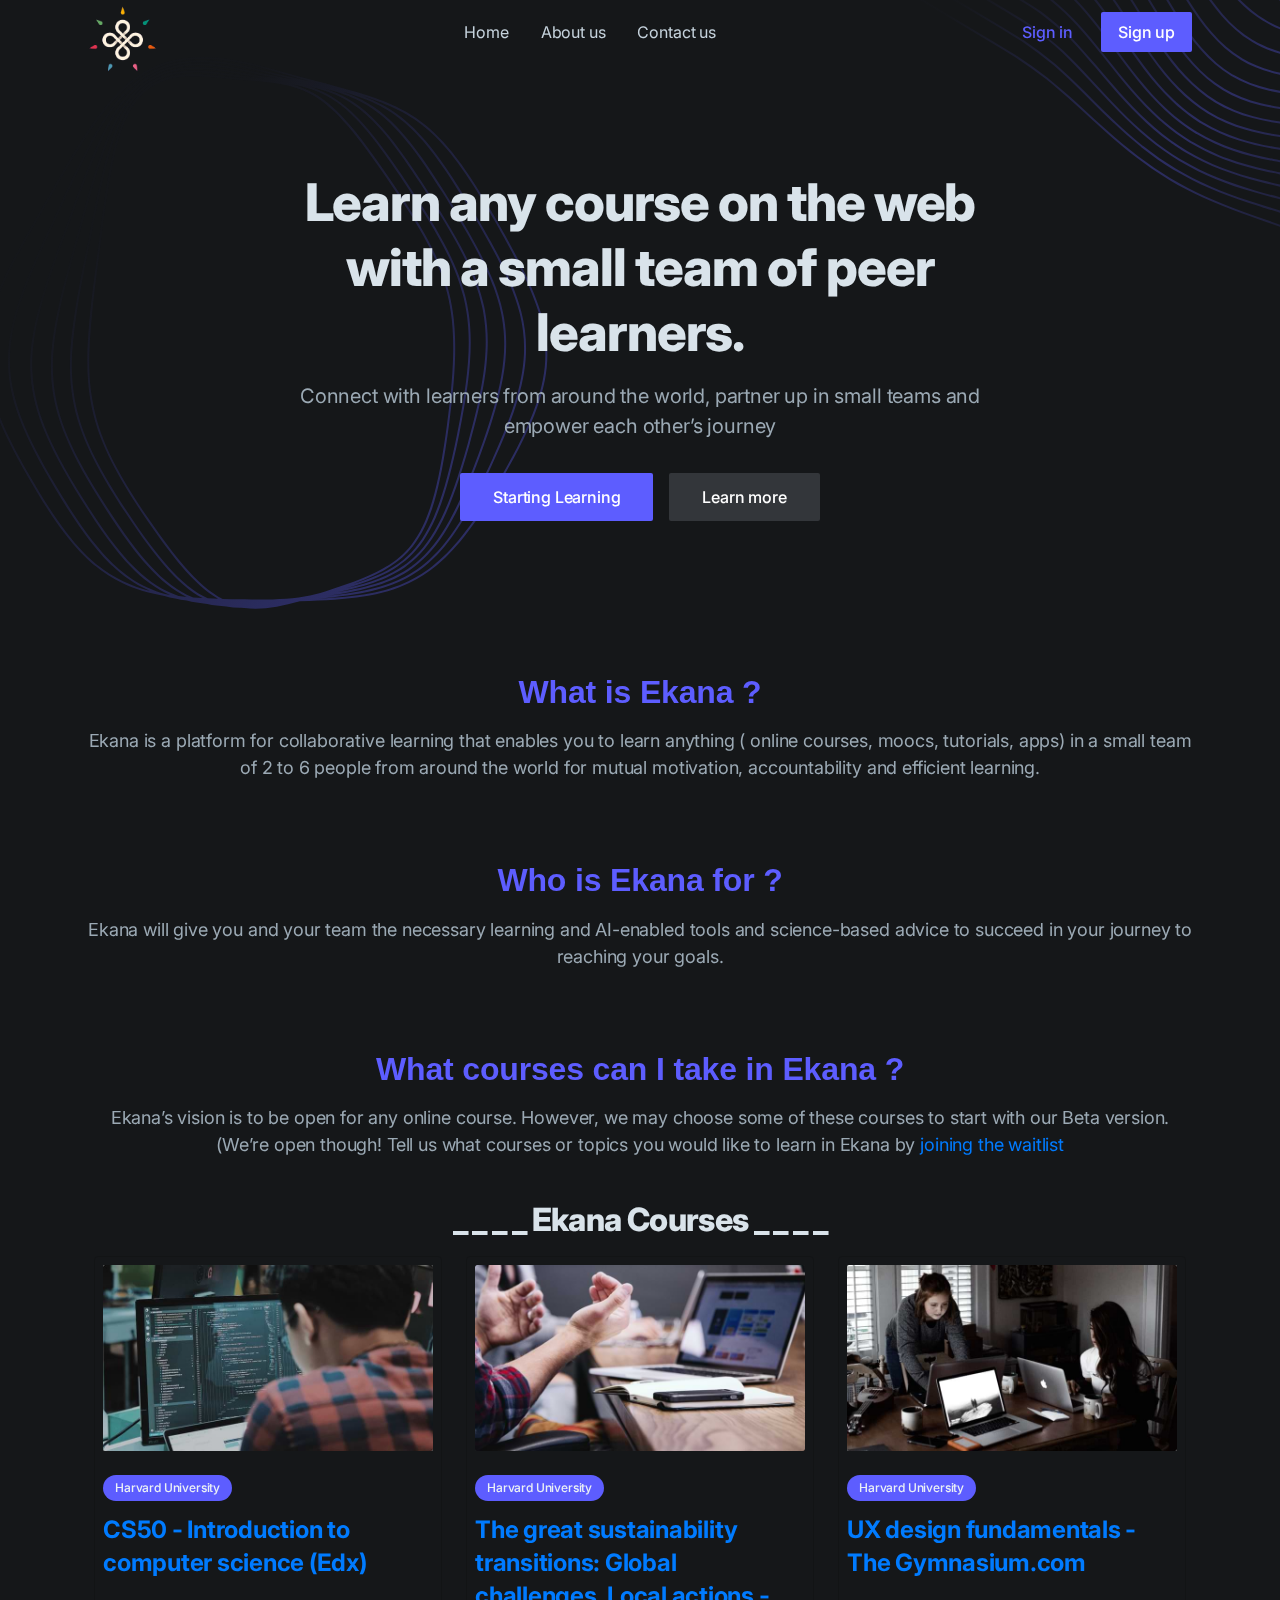
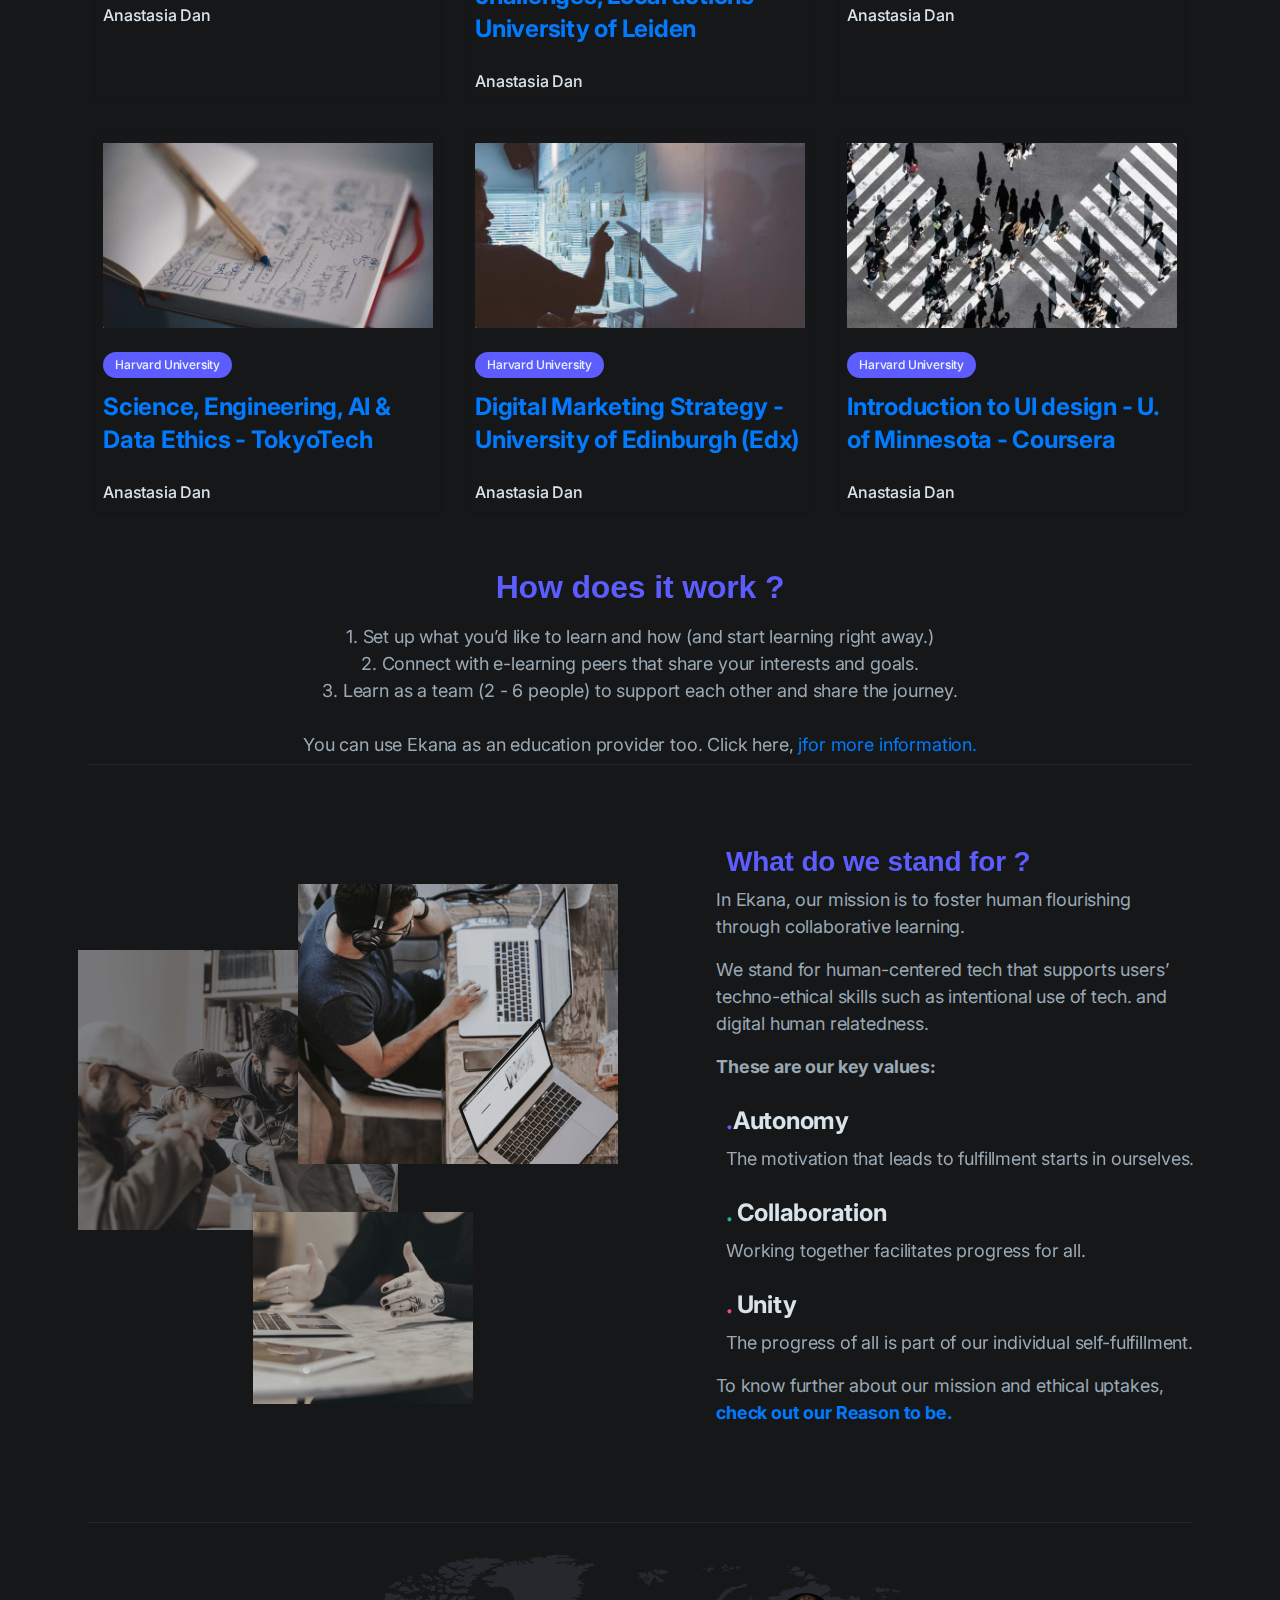
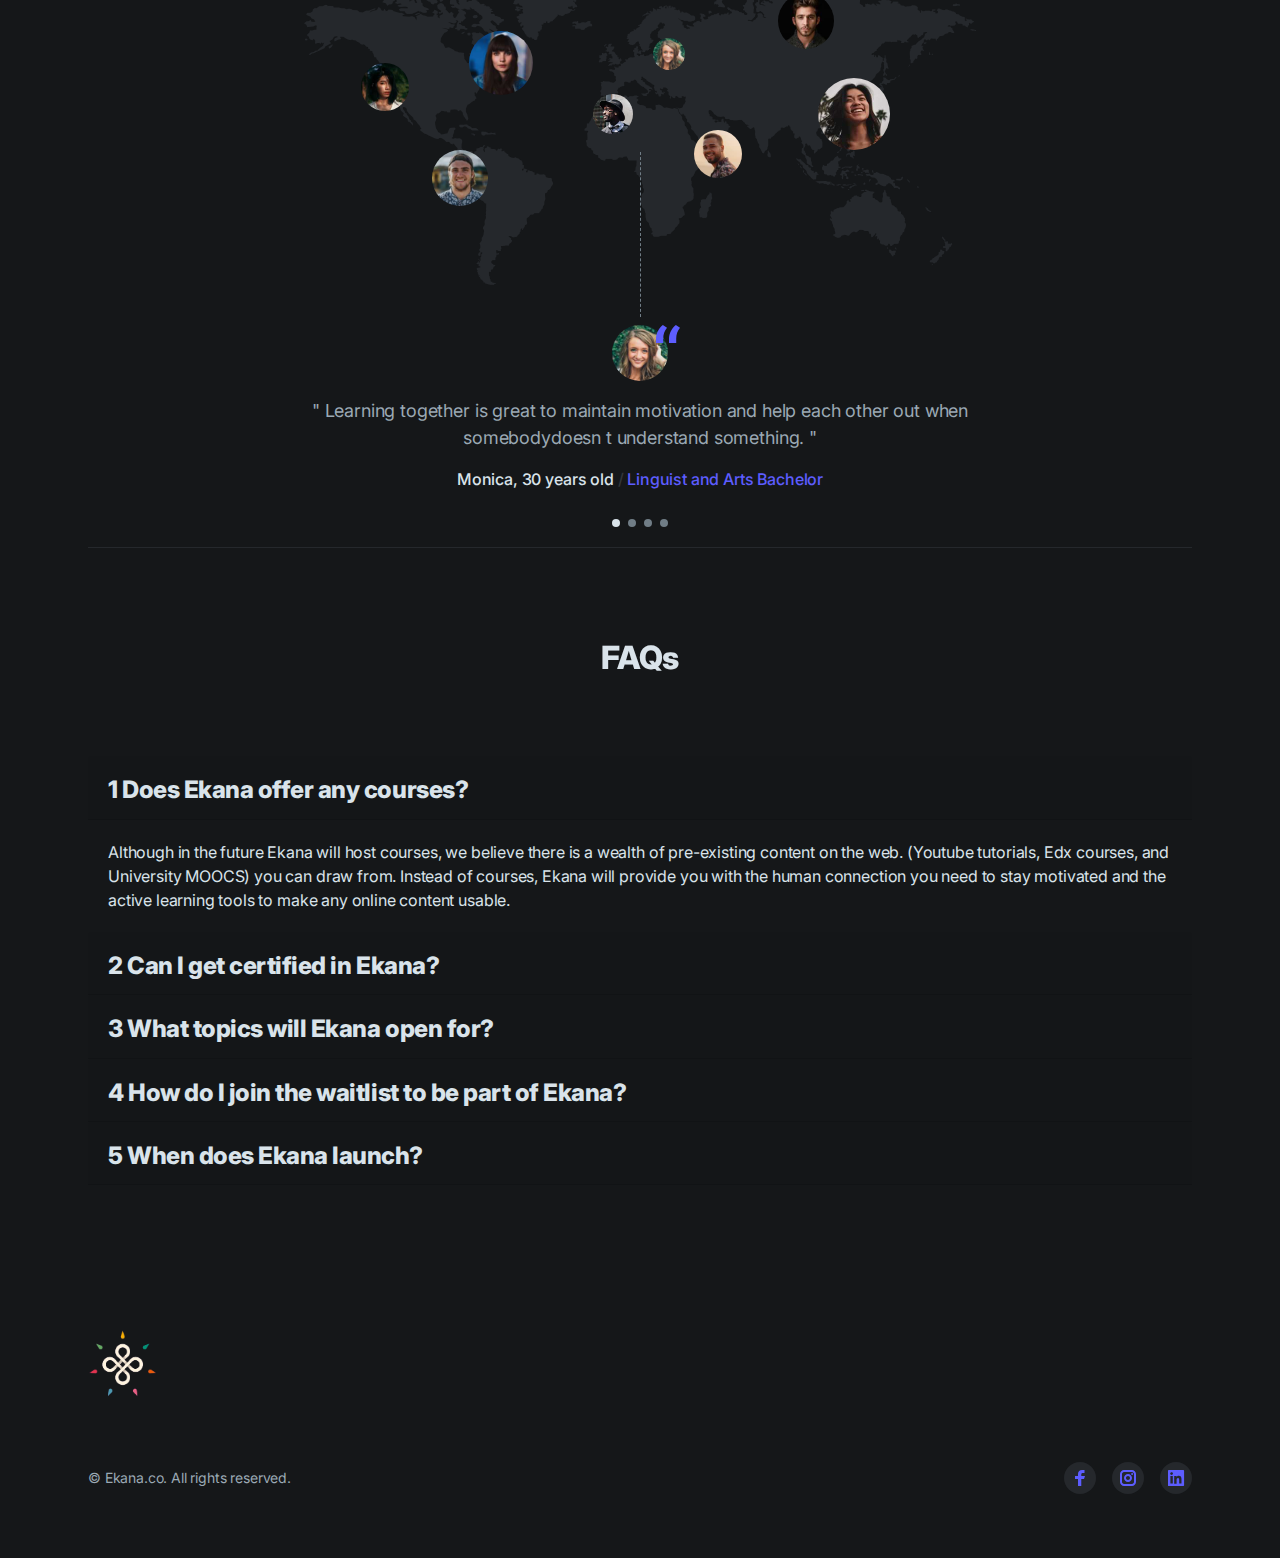
==== index.html @ 90d1a4f5 "first commit" ====
<!DOCTYPE html>
<html lang="en">

<head>
    <meta charset="utf-8">
    <title>Ekana</title>
    <meta name="viewport" content="width=device-width,initial-scale=1">
    <link href="./css/vendors/aos.css" rel="stylesheet">
    <link href="./style.css" rel="stylesheet">
    <link rel="shortcut icon" type="image/x-icon" href="images/logo.png">
    <!-- Bootstrap CSS -->
    <link rel="stylesheet" href="https://cdn.jsdelivr.net/npm/bootstrap@4.3.1/dist/css/bootstrap.min.css"
        integrity="sha384-ggOyR0iXCbMQv3Xipma34MD+dH/1fQ784/j6cY/iJTQUOhcWr7x9JvoRxT2MZw1T" crossorigin="anonymous">

    <script defer data-domain='preview.cruip.com,rollup.cruip.com'
        src='https://plausible.cruip.com/js/script.js'></script>
</head>

<body class="cpp25 cwgde c58dn c9co2 c21k7">

    <!-- Page wrapper -->
    <div class="czkkf cu2ad c68ry c7kk7">

        <!-- Site header -->
        <header class="cmggg closi c6pkz">
            <div class="cy4yd cd60p cdqc7 cthux">
                <div class="cyrt0 cjzgx c7kk7 cpp0n">

                    <!-- Site branding -->
                    <div class="cl0mz clmsk">
                        <!-- Logo -->
                        <a class="block" href="index.html" aria-label="Cruip">
                            <img src="images/logo.png" alt="" width="70" srcset="">
                        </a>
                    </div>

                    <!-- Desktop navigation -->
                    <nav class="c3yx4 c37gt cajf8">

                        <!-- Desktop menu links -->
                        <ul class="cjzgx cwlja cnixw c7kk7 cbogo">
                            <li>
                                <a class="clf46 cfqfe cjzgx ck9ri c5x2a cnl4h c7kk7 cthux cpsc2"
                                    href="index.html">Home</a>
                            </li>
                            <li>
                                <a class="clf46 cfqfe cjzgx ck9ri c5x2a cnl4h c7kk7 cthux cpsc2" href="about.html">About
                                    us</a>
                            </li>
                            <li>
                                <a class="clf46 cfqfe cjzgx ck9ri c5x2a cnl4h c7kk7 cthux cpsc2" href="contact.html">Contact
                                    us</a>
                            </li>
                        </ul>

                        <!-- Desktop sign in links -->
                        <ul class="cjzgx cwlja cnixw c7kk7 cbogo">
                            <li>
                                <a class="text-purple-600 clf46 cjzgx ck9ri cun60 c5x2a cnl4h c7kk7 cthux cbrxr"
                                    href="signin.html">Sign in</a>
                            </li>
                            <li>
                                <a class="c54ko c11jq cvikk cf0pa c0vyy" href="signup.html">Sign up</a>
                            </li>
                        </ul>

                    </nav>

                    <!-- Mobile menu -->
                    <div class="c1rkr" x-data="{ expanded: false }">

                        <!-- Hamburger button -->
                        <button class="c92w1" :class="{ 'active': expanded }" @click.stop="expanded = !expanded"
                            aria-controls="mobile-nav" :aria-expanded="expanded">
                            <span class="czdh4">Menu</span>
                            <svg class="clf46 cfqfe c05hy ck9ri c5x2a cnl4h cmwav czrdw" viewBox="0 0 24 24"
                                xmlns="http://www.w3.org/2000/svg">
                                <rect y="4" width="24" height="2" rx="1"></rect>
                                <rect y="11" width="24" height="2" rx="1"></rect>
                                <rect y="18" width="24" height="2" rx="1"></rect>
                            </svg>
                        </button>

                        <!-- Mobile navigation -->
                        <nav id="mobile-nav" class="czkkf cky15 c3woj c5x2a cmggg csl2u cd60p cdc96 closi cv00u cthux"
                            x-ref="mobileNav"
                            :style="expanded ? 'max-height: ' + $refs.mobileNav.scrollHeight + 'px; opacity: 1' : 'max-height: 0; opacity: .8'"
                            @click.outside="expanded = false" @keydown.escape.window="expanded = false" x-cloak="">
                            <ul class="cb5mf cthux cpsc2">
                                <li>
                                    <a class="clf46 cfqfe c7kk7 cpsc2" href="index.html">Home</a>
                                </li>
                                <li>
                                    <a class="clf46 cfqfe c7kk7 cpsc2" href="about.html">About us</a>
                                </li>
                                <li>
                                    <a class="clf46 cfqfe c7kk7 cpsc2" href="contact.html">Contact</a>
                                </li>
                                <li>
                                    <a class="text-purple-600 clf46 c8v9b cun60 closi c7kk7 cpsc2"
                                        href="signin.html">Sign in</a>
                                </li>
                                <li>
                                    <a class="c54ko cjl9b c8v9b c11jq cjzgx ck9ri c5agd cun60 c5x2a caaxq cvikk cnl4h closi cih3c cyjpj cthux cpsc2"
                                        href="signup.html">Sign up</a>
                                </li>
                            </ul>
                        </nav>

                    </div>

                </div>
            </div>
        </header>

        <!-- Page content -->
        <main class="cbogo">

            <!-- Page illustration -->
            <div class="cwbun cy4yd co6cc cdqc7 cnhe4" aria-hidden="true">
                <svg class="c4f4l c9l4r cmggg cqp5f cze6t cy1jn" width="722" height="320" fill="none"
                    xmlns="http://www.w3.org/2000/svg">
                    <defs>
                        <linearGradient id="illustration-01" x1="-4.14" y1="43.12" x2="303.145" y2="391.913"
                            gradientUnits="userSpaceOnUse">
                            <stop stop-color="#5D5DFF" stop-opacity=".01"></stop>
                            <stop offset=".538" stop-color="#5D5DFF" stop-opacity=".32"></stop>
                            <stop offset="1" stop-color="#5D5DFF" stop-opacity=".01"></stop>
                        </linearGradient>
                    </defs>
                    <path
                        d="M292.512 0h-2.485c4.1 5.637 8.143 10.76 12.185 15.446 9.096 10.552 19.043 19.174 29.583 25.644l1.077.653c10.95 6.545 23.653 11.451 37.755 14.581 10.83 2.404 22.918 4.156 36.801 5.33 1.983.167 4.003.323 6.061.467l8.683.586 13.802.908c7.255.481 14.609.992 21.813 1.59 15.862 1.32 29.664 3.387 42.19 6.323 12.94 3.037 25.656 7.543 37.793 13.392 10.864 5.262 21.212 11.088 33.257 18.156l4.89 2.881 8.261 4.882 8.936 5.294c4.433 2.63 8.802 5.225 13.05 7.75l111.75 66.854-.302 17.311-119.133-71.27-8.026-4.755c-5.739-3.402-11.479-6.804-17.226-10.201l-8.627-5.093-2.22-1.304c-9.734-5.702-20.902-12.052-32.624-17.476-12.24-5.606-25.329-9.783-38.902-12.416-12.707-2.466-26.845-4.136-43.222-5.103-5.134-.304-10.349-.577-15.499-.837l-12.699-.634c-5.501-.278-11.071-.572-16.549-.903-16.278-.983-30.242-2.79-42.691-5.52-13.922-3.054-26.434-7.865-37.189-14.297l-.216-.13c-10.674-6.415-20.743-15.096-29.926-25.804-7.789-9.08-15.45-19.67-23.372-32.305h-2.375c8.231 13.22 16.162 24.228 24.215 33.613 9.087 10.589 19.033 19.232 29.585 25.71l1.05.638c10.95 6.546 23.663 11.436 37.786 14.533 12.543 2.753 26.61 4.574 43 5.565 6.569.396 13.266.739 19.819 1.066l9.412.47c5.157.26 10.38.533 15.519.837 16.294.964 30.346 2.622 42.959 5.07 13.438 2.609 26.375 6.737 38.446 12.27 11.344 5.25 22.063 11.267 34.668 18.686 11.234 6.623 22.437 13.273 33.62 19.911l.134.079L717.605 210.4l-.118 6.611-9.378 5.2-118.373-70.814-5.613-3.333c-6.164-3.66-12.333-7.322-18.511-10.98l-9.728-5.749c-10.269-6.053-22.289-12.98-34.985-18.587-12.052-5.285-25.318-9.17-39.43-11.549-12.67-2.137-26.94-3.58-43.621-4.412a2849 2849 0 00-9.384-.446l-12.33-.569c-7.68-.36-15.464-.752-23.091-1.24-16.073-1.029-29.986-2.919-42.533-5.775-13.463-3.07-25.643-7.76-36.221-13.946l-1.1-.652c-10.681-6.42-20.782-15.045-30.025-25.638-8.423-9.651-16.628-20.952-25.086-34.547-2.86-4.598-5.712-9.285-8.535-13.974h-2.353c3.03 5.04 6.097 10.089 9.174 15.034 8.522 13.69 16.789 25.075 25.276 34.805 9.117 10.456 19.078 19.029 29.623 25.503l1.107.67c10.957 6.551 23.633 11.496 37.678 14.698 12.632 2.88 26.648 4.784 42.85 5.822 7.628.488 15.41.88 23.084 1.24l8.893.411c4.29.197 8.577.395 12.857.607l2.743.143c15.419.84 28.74 2.232 40.645 4.241 13.952 2.352 27.06 6.192 38.957 11.41 11.732 5.179 22.905 11.511 32.637 17.221l2.138 1.258a8484.147 8484.147 0 0118.821 11.139l15.013 8.911 117.373 70.217-15.197 8.425-109.893-65.739a12699.359 12699.359 0 00-33.842-20.079l-2.513-1.48c-10.108-5.938-20.911-12.023-32.56-16.979-11.955-5.048-25.326-8.759-39.741-11.026-12.693-1.997-26.58-3.346-43.705-4.248l-14.663-.763c-9.945-.525-20.054-1.099-29.906-1.866-15.822-1.231-29.613-3.321-42.162-6.387-13.681-3.341-26.103-8.316-36.925-14.783l-.238-.142c-10.726-6.447-20.889-14.965-30.212-25.321-8.603-9.56-16.927-20.658-25.447-33.931-6.08-9.475-12.083-19.349-17.921-29.011h-2.336c1.509 2.496 3.032 5.009 4.56 7.525 2.933 4.83 5.897 9.678 8.894 14.474.465.745.933 1.48 1.401 2.217.278.438.556.875.833 1.315l1.922 3.046.968 1.52c8.573 13.361 16.963 24.544 25.646 34.19 9.188 10.206 19.186 18.655 29.736 25.131l1.174.712c10.991 6.569 23.6 11.619 37.474 15.009 12.661 3.092 26.556 5.198 42.483 6.437 9.865.768 19.977 1.343 29.925 1.868l14.695.766c17.014.891 30.836 2.234 43.498 4.225 14.254 2.242 27.468 5.907 39.272 10.892 12.491 5.314 24.059 11.973 34.838 18.339 11.306 6.68 22.581 13.381 33.836 20.076l108.895 65.144-15.191 8.432-135.199-80.881-3.428-1.983c-9.651-5.569-20.371-11.579-31.743-16.306-11.852-4.927-25.245-8.594-39.809-10.901l-1.755-.272c-11.757-1.794-24.735-3.133-40.57-4.187l-9.563-.627c-11.892-.788-24.004-1.646-35.753-2.81-15.522-1.538-29.148-3.901-41.66-7.223-13.481-3.58-25.829-8.692-36.702-15.191l-.258-.155c-10.768-6.471-21.01-14.855-30.446-24.92-8.819-9.41-17.308-20.236-25.953-33.101-6.81-10.136-13.402-20.596-19.809-30.87l-3.821-6.139A784.13 784.13 0 00213.574 0h-2.377a797.304 797.304 0 014.292 6.818l3.839 6.166c6.435 10.32 13.049 20.813 19.831 30.9 8.707 12.96 17.262 23.87 26.152 33.353 9.273 9.894 19.32 18.185 29.882 24.665l1.256.761c11.03 6.594 23.55 11.777 37.214 15.406 12.614 3.351 26.344 5.732 41.976 7.281 12.999 1.288 26.422 2.201 39.508 3.059l4.682.305 3.533.238c15.49 1.079 28.215 2.449 39.802 4.28 14.392 2.276 27.633 5.899 39.354 10.771 12.615 5.243 24.474 12.113 34.925 18.167l.004.002 134.169 80.265-15.194 8.418-126.705-75.799-3.424-1.993c-9.642-5.598-20.351-11.637-31.706-16.377-11.784-4.92-25.128-8.664-39.66-11.129l-1.632-.273c-11.217-1.848-23.778-3.36-39.208-4.72l-2.278-.198c-5.128-.438-10.212-.88-15.25-1.341l-2.682-.248c-2.236-.209-4.461-.424-6.679-.644a922.679 922.679 0 01-9.956-1.044 621.162 621.162 0 01-4.88-.56l-4.086-.492c-15.234-1.908-28.673-4.582-41.088-8.177-13.282-3.846-25.55-9.105-36.465-15.627-10.916-6.535-21.343-14.825-30.979-24.662-9.015-9.203-17.69-19.72-26.52-32.151a645.536 645.536 0 01-3.61-5.142c-5.904-8.495-11.711-17.27-17.283-25.798l-4.663-7.147c-4.16-6.357-8.022-12.084-11.691-17.333h-2.443c4.089 5.816 8.415 12.229 13.13 19.453l3.563 5.466c5.831 8.932 11.941 18.178 18.228 27.198 1.046 1.5 2.093 2.99 3.144 4.468 8.888 12.517 17.629 23.112 26.722 32.393 9.373 9.567 19.481 17.695 30.065 24.181l1.317.797c11.061 6.612 23.487 11.938 36.933 15.832 12.515 3.624 26.057 6.32 41.397 8.24l1.647.192a658.952 658.952 0 0011.469 1.303c1.956.208 3.919.409 5.89.604l3.27.32 4.723.446 1.443.133c3.766.343 7.545.681 11.352 1.012l6.086.526c16.116 1.42 29.094 3.007 40.683 4.973 14.384 2.439 27.58 6.14 39.227 11.002 12.623 5.268 24.453 12.169 34.883 18.253l.003.002 125.701 75.197-15.191 8.422-118.241-70.735-4.584-2.679c-9.331-5.431-19.619-11.216-30.431-15.858-11.836-5.081-24.695-8.904-39.315-11.688l-1.55-.292c-11.408-2.121-23.837-3.9-39.899-5.712l-5.712-.642c-11.977-1.355-25.348-2.954-38.236-4.945-14.942-2.308-28.187-5.309-40.496-9.175-13.07-4.103-25.259-9.506-36.226-16.063l-.274-.164-1.352-.84-.226-.139c-.759-.466-1.517-.932-2.272-1.416-7.736-4.973-15.239-10.75-22.381-17.235a45.03 45.03 0 00-.466-.418 45.818 45.818 0 01-.619-.558l-.245-.232a184.96 184.96 0 01-3.418-3.247c-9.21-8.984-18.082-19.176-27.125-31.162l-1.507-2.007c-7.269-9.72-14.35-19.8-22.529-31.663l-2.095-3.036C191.451 18.119 184.439 8.547 177.667 0h-2.657l.351.44c6.939 8.712 14.099 18.463 22.92 31.212l4.604 6.67c7.71 11.14 14.515 20.748 21.574 30.104 9.105 12.066 18.043 22.332 27.324 31.388a182.785 182.785 0 006.033 5.607c.197.175.393.352.589.53.294.266.588.532.886.791l.924.784c6.103 5.256 12.444 10.01 18.967 14.195a154.57 154.57 0 002.946 1.835l.107.065 1.171.728c11.104 6.637 23.436 12.104 36.656 16.252 12.403 3.897 25.745 6.921 40.788 9.244 11.799 1.824 23.991 3.318 35.153 4.597l9.965 1.126c16.237 1.849 28.714 3.668 40.21 5.857 14.466 2.752 27.19 6.533 38.9 11.561 12.537 5.383 24.361 12.314 34.787 18.427l117.21 70.118-15.191 8.421L512.24 204.3l-3.584-2.109c-10.661-6.26-20.553-11.929-31.029-17.158a246.546 246.546 0 00-39.045-12.038l-1.519-.33c-10.674-2.296-22.3-4.33-37.111-6.49l-8.817-1.268c-11.414-1.652-24.095-3.579-36.516-5.887-14.656-2.725-27.709-6.054-39.904-10.176-12.886-4.357-24.999-9.899-36.003-16.476l-.252-.152c-.387-.233-.773-.475-1.159-.716l-.612-.381-1.432-.881a77.05 77.05 0 01-.713-.449 185.943 185.943 0 01-17.595-12.766l-2.244-1.846a43.697 43.697 0 01-.657-.567c-.152-.133-.304-.266-.458-.398a196.7 196.7 0 01-6.393-5.701c-9.373-8.753-18.441-18.622-27.72-30.171-8.247-10.263-16.376-21.13-23.997-31.474l-1.625-2.207c-10.181-13.846-18.17-24.081-25.906-33.187A247.583 247.583 0 00157.567 0h-2.792c4.039 4.13 7.93 8.395 11.652 12.773l1.479 1.75c6.919 8.238 14.145 17.51 23.055 29.582l1.284 1.744c8.079 10.986 16.779 22.68 25.673 33.749 9.322 11.602 18.452 21.539 27.917 30.379 9.896 9.246 20.49 17.285 31.493 23.898l.36.215c11.126 6.65 23.368 12.253 36.39 16.654 12.285 4.153 25.427 7.505 40.177 10.246 12.72 2.362 25.519 4.317 40.669 6.488l1.523.217c17.103 2.446 29.966 4.684 41.708 7.257a244.644 244.644 0 0138.692 11.929c11.568 5.779 22.862 12.355 34.371 19.142l108.742 65.054-15.19 8.421-101.26-60.575-3.468-2.05a1552.578 1552.578 0 00-6.779-3.978l-2.69-1.566-1.575-.908-2.67-1.532c-5.735-3.273-11.4-6.398-17.219-9.413l-.066-.032c-12.547-5.416-25.459-9.837-38.379-13.139l-2.233-.563c-10.238-2.551-21.443-4.901-35.655-7.477l-9.452-1.694c-1.537-.277-3.051-.552-4.545-.825l-3.732-.687-2.514-.469-3.59-.676-1.796-.344-3.274-.636-1.95-.384-3.295-.658-1.788-.366-3.524-.728c-.949-.199-1.894-.405-2.84-.608l-.591-.126c-.539-.115-1.078-.229-1.615-.347-14.382-3.144-27.244-6.797-39.322-11.163a218.82 218.82 0 01-9.406-3.645c-9.169-3.803-17.92-8.182-26.125-13.066l-.279-.162c-9.917-5.981-19.604-12.98-28.777-20.894l-1.144-.994-.654-.57c-.389-.338-.778-.676-1.163-1.02-9.55-8.551-18.812-18.102-28.316-29.201-8.47-9.886-16.85-20.337-24.714-30.283l-3.029-3.833c-9.828-12.4-17.695-21.758-25.346-30.158-7.939-8.71-16.62-17.003-25.89-24.728h-3.138c9.865 8.07 19.126 16.835 27.547 26.073l1.013 1.116c7.109 7.86 14.507 16.678 23.615 28.146l5.354 6.767c7.38 9.31 15.181 18.996 23.065 28.2 9.568 11.168 18.891 20.782 28.501 29.389.324.29.652.575.98.86l.6.522.579.51c.552.486 1.104.973 1.662 1.45l.286.24c8.422 7.173 17.248 13.598 26.321 19.144l1.441.872.463.272c8.276 4.93 17.114 9.352 26.381 13.194a220.411 220.411 0 009.496 3.683c12.134 4.391 25.079 8.065 39.575 11.235l1.099.236 3.958.844 1.705.353c1.208.251 2.418.502 3.637.749l3.247.648 2.677.527 3.178.614 3.25.617 2.998.563 4.977.917 5.067.919 8.782 1.575c15.209 2.756 26.956 5.251 37.752 8.01 12.776 3.264 25.577 7.645 38.047 13.024l1.904 1 .789.414c.531.278 1.063.557 1.591.839l1.105.598c1.069.574 2.137 1.148 3.2 1.73l1.089.604.006.003c1.053.581 2.107 1.162 3.159 1.751l1.608.91c.877.493 1.753.986 2.628 1.485l3.042 1.748 2.079 1.202c4.012 2.329 8.022 4.698 12.057 7.091l100.266 59.981-15.19 8.422-92.779-55.501c-10.863-6.503-22.453-13.383-34.263-19.76-11.843-5.511-24.426-10.458-37.446-14.719-12.293-3.312-25.504-6.48-40.387-9.682l-4.924-1.062c-11.569-2.504-23.679-5.197-35.642-8.211-14.103-3.551-26.783-7.514-38.762-12.117-12.569-4.829-24.546-10.625-35.596-17.23-11.007-6.555-21.797-14.378-31.99-23.144-9.691-8.335-19.142-17.58-28.897-28.263-8.313-9.103-16.341-18.416-23.934-27.33l-5.251-6.169c-9.047-10.589-17.348-19.903-25.346-28.435-9.762-9.395-19.915-18.108-30.223-25.931-5.842-3.907-11.708-7.64-17.952-11.493h-3.842c7.293 4.462 13.996 8.696 20.624 13.13 10.231 7.766 20.324 16.427 29.962 25.706l1.775 1.9c7.715 8.294 15.754 17.361 24.482 27.613l5.88 6.91c7.932 9.29 15.017 17.432 22.341 25.455 9.833 10.764 19.341 20.065 29.07 28.432a240.266 240.266 0 0015.696 12.406c.753.545 1.51 1.077 2.268 1.61l.378.266 1.303.923c.887.614 1.779 1.213 2.671 1.811l.142.095 1.279.865.93.603.931.6.407.263c.673.437 1.347.873 2.024 1.299l.436.268c1.113.698 2.228 1.391 3.349 2.065l.453.271c11.169 6.669 23.249 12.517 35.904 17.38 12.032 4.626 24.787 8.613 38.991 12.187 12.789 3.22 26.028 6.14 37.738 8.667l2.894.624c14.849 3.194 28.027 6.353 40.236 9.643 12.907 4.223 25.405 9.136 37.149 14.602 11.083 5.989 21.888 12.372 32.07 18.466l93.812 56.122-15.191 8.421-84.3-50.429c-10.283-6.155-20.389-12.172-30.664-17.976l-3.474-1.95c-11.758-5.82-24.11-11.14-36.755-15.829-11.699-3.754-24.048-7.317-37.696-10.878l-8.257-2.141c-10.959-2.847-22.15-5.798-33.191-8.973-13.907-3.999-26.402-8.276-38.201-13.075-11.934-4.857-23.372-10.492-34.022-16.762l-1.878-1.116c-10.885-6.542-21.554-14.117-31.716-22.519-9.807-8.105-19.447-17.042-29.472-27.323l-1.878-1.931c-7.8-8.046-15.334-16.143-24.014-25.537l-2.106-2.28c-9.989-10.819-19.25-20.356-28.345-29.185-9.967-8.87-20.342-17.2-30.88-24.79-10.291-6.67-20.91-13.102-31.01-19.154L71.17 0h-3.91l12.012 7.186c10.623 6.356 21.932 13.164 33.066 20.378 10.437 7.52 20.76 15.807 30.647 24.604 9.031 8.771 18.267 18.282 28.237 29.077l4.565 4.94c7.373 7.969 15.399 16.577 23.471 24.848 10.079 10.334 19.771 19.32 29.627 27.469 10.238 8.463 20.983 16.092 31.947 22.682l.512.307c11.127 6.651 23.132 12.612 35.68 17.72 11.863 4.828 24.424 9.129 38.401 13.143 13.393 3.846 27.415 7.479 39.784 10.683l3.168.827c13.095 3.443 24.943 6.873 36.091 10.45 12.542 4.652 24.829 9.943 36.478 15.707 11.436 6.383 22.627 13.042 34.038 19.872l83.312 49.837-15.188 8.419-83.375-49.87c-8.949-5.339-17.01-10.109-25.31-14.885l-1.167-.669a445.552 445.552 0 00-36.095-16.888c-12.157-4.498-25.091-8.851-38.44-12.94l-12.683-3.877c-3.222-.987-6.465-1.985-9.711-2.992a1326.146 1326.146 0 01-16.497-5.223c-13.752-4.464-26.065-9.053-37.641-14.029-12.329-5.297-24.177-11.33-35.222-17.93-11.016-6.575-21.952-14.167-32.423-22.488l-.885-.709-.885-.715c-8.445-6.798-16.887-14.192-25.668-22.487l-1.74-1.647-.875-.833c-6.61-6.333-13.23-12.856-19.721-19.291l-9.127-9.06c-9.831-9.756-19.681-19.025-29.305-27.578a450.321 450.321 0 00-31.508-23.698l-1.346-.838c-9.307-5.829-18.72-11.514-28.315-17.26L37.99 0h-3.896l36.507 21.838c7.908 4.73 15.682 9.398 23.36 14.11l2.923 1.805 2.914 1.81c.417.26.836.52 1.254.778.894.554 1.789 1.109 2.679 1.668a448.243 448.243 0 0131.305 23.547c9.573 8.506 19.396 17.751 29.196 27.478l9.203 9.136c6.472 6.417 13.074 12.923 19.671 19.24l1.028.976 1.024.969c8.639 8.189 16.952 15.511 25.26 22.246l1.247 1.006.674.544c.32.258.639.517.959.771 10.037 7.981 20.471 15.299 31.122 21.728l1.526.914c11.118 6.645 23.049 12.719 35.457 18.052 11.634 5 24.004 9.611 37.814 14.094 2.744.89 5.505 1.773 8.274 2.649 1.479.467 2.962.927 4.443 1.389l1.234.387c.824.259 1.649.518 2.474.774 3.406 1.057 6.809 2.104 10.189 3.139l12.309 3.763c13.313 4.078 26.21 8.418 38.296 12.889a446.07 446.07 0 0135.864 16.78c9.992 5.735 19.775 11.549 30.386 17.895l78.389 46.892-15.194 8.425-77.43-46.317a3615.384 3615.384 0 00-23.849-14.143 535.697 535.697 0 00-35.491-17.853c-11.788-4.911-24.05-9.655-37.499-14.509l-13.016-4.542c-8.326-2.912-16.772-5.887-25.069-8.901-13.567-4.932-25.698-9.833-37.086-14.982-12.204-5.519-23.993-11.665-35.041-18.267a351.216 351.216 0 01-32.639-22.173c-9.931-7.588-19.948-15.916-30.627-25.458-8.047-7.191-16.135-14.595-24.017-21.83l-5.649-5.187c-10.488-9.436-20.367-17.939-30.228-26.016a533.817 533.817 0 00-32.08-22.7l-2.994-1.831C82.682 46.58 72.182 40.299 62.823 34.704L4.807 0H.912L72.92 43.08A2667.18 2667.18 0 0195.09 56.503a531.987 531.987 0 0131.911 22.578c9.808 8.036 19.665 16.519 30.123 25.928l2.765 2.54c8.788 8.069 17.874 16.411 26.914 24.489 10.716 9.576 20.773 17.935 30.744 25.556 9.896 7.563 20.119 14.569 30.425 20.849l2.402 1.451c11.113 6.641 22.97 12.822 35.243 18.372 11.435 5.17 23.613 10.091 37.228 15.04 8.306 3.017 16.758 5.995 25.089 8.908l13.009 4.54c13.408 4.839 25.642 9.572 37.368 14.457a533.965 533.965 0 0135.304 17.759l2.985 1.755a4160.789 4160.789 0 0122.852 13.576L535.843 320l17.217-9.546.008.005 19.242-10.667-.003-.002 17.213-9.543-.004-.002 17.241-9.558-.003-.002 17.212-9.543-.001-.001 15.193-8.424.015.009 19.243-10.669-.017-.011 15.2-8.423.012.007 19.242-10.679-.011-.007 15.214-8.434.015.009 11.395-6.319.158-8.949-.032-.019.302-17.325.02.012.384-21.951-.018-.01.304-17.347.017.011.383-21.951-.005-.003.302-17.333.004.002.382-21.95-.011-.007.344-19.635L602.072 0h-3.894L719.98 72.867l-.303 17.33-102.535-61.341-7.049-4.107-7.64-4.461c-4.239-2.476-8.479-4.953-12.725-7.424l-6.674-3.872-2.309-1.327A778.468 778.468 0 00567.066 0h-4.202c5.968 3.215 12.285 6.749 19.184 10.726a4181.24 4181.24 0 0113.15 7.649l7.533 4.4c4.465 2.608 8.928 5.216 13.385 7.806l103.532 61.937-.302 17.328-110.945-66.372-19.166-11.105a2476.893 2476.893 0 00-15.007-8.622c-12.604-7.122-24.165-13.031-35.347-18.067A373.292 373.292 0 00525.486 0h-5.465a376.339 376.339 0 0118.035 7.506c11.125 5.01 22.633 10.892 35.182 17.984A2660.44 2660.44 0 01590.989 35.7l12.877 7.464 3.517 2.034 111.918 66.953-.302 17.334-119.342-71.396-12.521-7.206c-7.176-4.127-14.49-8.302-21.782-12.332-12.421-6.827-24.185-12.421-35.962-17.105-1.516-.6-3.046-1.19-4.589-1.77-10.806-4.067-22.282-7.67-34.189-10.734-9.091-2.324-18.353-4.392-27.412-6.295-3.021-.635-6.02-1.253-8.982-1.854L450.3 0h-9.853c2.507.54 5.097 1.08 7.781 1.623l1.19.24c13.106 2.628 27.11 5.54 40.699 9.015a370.4 370.4 0 015.046 1.338c11.707 3.197 22.952 6.92 33.492 11.09 11.72 4.662 23.408 10.222 35.735 16.996 6.44 3.562 12.9 7.237 19.266 10.89l14.983 8.622 120.325 71.983-.302 17.335-93.969-56.217-10.422-6.176c-4.801-2.849-9.609-5.696-14.422-8.543-1.202-.711-2.402-1.423-3.602-2.135a2375.985 2375.985 0 00-5.41-3.203l-3.604-2.12c-9.694-5.69-20.038-11.642-30.765-17.346-12.322-6.525-24.316-11.757-36.67-15.989-12.4-4.23-25.9-7.693-40.126-10.298-13.015-2.383-26.346-4.282-39.321-6.094l-2.987-.417c-16.378-2.284-29.489-4.811-41.267-7.95C384.335 9.511 373.496 5.264 363.804 0h-4.102c10.613 6.161 22.673 11.065 35.873 14.583 11.859 3.16 25.047 5.7 41.505 7.996l5.978.835c12.006 1.685 24.268 3.47 36.248 5.662 14.127 2.587 27.533 6.027 39.839 10.223 12.25 4.2 24.15 9.388 36.378 15.866 12.032 6.395 23.592 13.114 34.293 19.42l9.022 5.336c4.807 2.844 9.613 5.69 14.41 8.537l9.203 5.462 96.153 57.517-.304 17.337-91.088-54.493-1.005-.6-10.289-6.156-.864-.513c-7.208-4.278-14.418-8.556-21.639-12.828l-11.341-6.697-3.644-2.139c-9.796-5.733-20.213-11.667-30.881-17.1-12.225-6.18-24.819-11.15-37.435-14.772-12.55-3.585-26.099-6.252-41.42-8.152-10.731-1.331-21.784-2.408-32.573-3.433l-10.945-1.038c-16.544-1.586-29.916-3.67-42.083-6.562-13.402-3.188-25.541-7.93-36.101-14.107l-1.089-.646C337.306 14.371 329.064 7.818 321.325 0h-2.798c7.986 8.28 16.517 15.224 25.435 20.699l1.109.672c10.943 6.546 23.582 11.549 37.567 14.87 12.256 2.912 25.714 5.011 42.354 6.606l14.532 1.381c9.629.922 19.412 1.904 28.931 3.085 15.215 1.886 28.665 4.534 41.116 8.09 12.489 3.584 24.966 8.509 37.081 14.633 10.619 5.409 21.008 11.325 30.779 17.044l3.696 2.17c10.23 6.033 20.434 12.084 30.622 18.128l106.529 63.712-.304 17.339-110.852-66.315c-4.859-2.885-9.723-5.77-14.591-8.654l-19.185-11.345-2.584-1.516c-11.514-6.739-21.542-12.354-32.112-17.48-12.288-5.92-25.144-10.475-38.208-13.537-12.624-2.959-26.519-5.042-42.481-6.368-7.233-.602-14.611-1.115-21.889-1.597l-13.793-.907-8.66-.584a425.314 425.314 0 01-6.015-.464c-13.793-1.166-25.794-2.905-36.536-5.29-13.526-3.002-25.737-7.657-36.307-13.84l-1.039-.616c-10.685-6.422-20.774-15.094-29.988-25.776-3.723-4.317-7.449-9.01-11.222-14.14z"
                        fill="url(#illustration-01)"></path>
                </svg>
            </div>

            <!-- Hero -->
            <section>
                <div class="cy4yd co6cc cd60p cdqc7 cthux">

                    <!-- Illustration behind hero content -->
                    <div class="cwbun c2vk0 cmggg c4b95 cdc96 ct6h6 cajf8" aria-hidden="true" data-aos="fade-up"
                        data-aos-delay="400">
                        <svg class="c1b1t" width="564" height="552" viewBox="0 0 564 552" fill="none"
                            xmlns="http://www.w3.org/2000/svg">
                            <defs>
                                <linearGradient id="illustration-02" x1="-3.766" y1="300.204" x2="284.352" y2="577.921"
                                    gradientUnits="userSpaceOnUse">
                                    <stop stop-color="#5D5DFF" stop-opacity=".01"></stop>
                                    <stop offset="1" stop-color="#5D5DFF" stop-opacity=".32"></stop>
                                </linearGradient>
                            </defs>
                            <path fill-rule="evenodd" clip-rule="evenodd"
                                d="M151.631 22.954c19.025-13.987 40.754-20.902 67.157-20.902 18.865 0 40.12 3.534 64.461 10.542 15.855 4.566 30.274 8.448 43.282 11.908-3.117-.73-6.316-1.474-9.604-2.238-13.789-3.205-29.419-6.84-46.941-11.331C153.37-18.963 125.867 40.456 75.939 148.322l-.003.006a7576.221 7576.221 0 01-7.711 16.624c-29.474 63.279-43.616 99.759-44.264 135.927-.659 36.738 12.251 72.311 47.633 131.253 35.391 58.957 60.19 86.192 91.501 100.484.962.439 1.93.865 2.905 1.279-9.73-2.472-18.561-5.625-26.916-9.633-32.753-15.71-57.88-43.982-92.714-104.315-34.834-60.333-46.755-96.23-43.984-132.449 2.732-35.713 20.082-71.213 55.526-132.603a7349.326 7349.326 0 009.317-16.2l.004-.007c29.787-51.892 53.315-92.88 84.398-115.734zm34.507 514.934a241.712 241.712 0 01-5.151-.83c-5.964-1.702-11.607-3.772-17.062-6.262-30.898-14.104-55.459-41.124-90.616-99.693-35.167-58.584-48-93.868-47.349-130.187.642-35.809 14.725-72.101 44.078-135.12 2.513-5.395 4.96-10.683 7.356-15.857l.357-.771.002-.005c24.651-53.256 44.122-95.32 71.478-119.633 18.318-16.282 40.065-24.26 67.588-24.26 15.567 0 32.985 2.554 52.67 7.6 14.706 3.77 28.076 6.935 40.144 9.75-2.797-.558-5.665-1.125-8.609-1.707h-.003l-.003-.001-.053-.01h-.001c-12.823-2.535-27.354-5.407-43.664-9.044C148.495-12.404 126.33 48.27 86.092 158.42l-.004.011-.016.042a8434.991 8434.991 0 01-6.201 16.936c-23.765 64.604-34.847 101.709-33.55 137.844C47.638 349.957 61.359 384.852 96.945 442c35.541 57.077 59.736 83.093 89.193 95.888zm16.598 2.005a338.416 338.416 0 01-8.148-.869 103.656 103.656 0 01-7.5-2.904c-28.737-12.428-53.535-39.114-88.445-95.176-35.381-56.82-49.02-91.447-50.323-127.762-1.285-35.802 9.756-72.729 33.428-137.083 1.94-5.276 3.831-10.449 5.683-15.517l.007-.017.007-.021.522-1.427c19.862-54.372 35.55-97.317 59.408-122.911C172.358 9.403 206.126 2.494 256.864 13.81c13.649 3.043 26.048 5.55 37.243 7.773-2.531-.411-5.124-.828-7.785-1.255l-.071-.011h-.003c-11.906-1.914-25.397-4.082-40.56-6.926C144.349-5.618 127.156 56.06 95.945 168.03l-.003.009a8355.73 8355.73 0 01-4.821 17.248c-18.45 65.652-26.689 103.234-23.608 139.244 3.09 36.109 18.017 71.465 53.24 126.105 33.482 51.938 56.333 76.988 81.983 89.257zm15.827 1.2a485.788 485.788 0 01-9.653-.664l-.264-.107c-27.037-11.022-51.209-36.471-86.212-90.77-35.484-55.044-49.829-88.975-52.928-125.19-3.055-35.705 5.157-73.119 23.541-138.534a8620.925 8620.925 0 004.497-16.087l.325-1.165.002-.006c15.402-55.255 27.568-98.9 48.147-125.608 16.123-20.925 37.347-30.952 66.801-30.952 9.869 0 20.667 1.127 32.5 3.347 12.636 2.37 24.106 4.27 34.467 5.944-2.277-.28-4.608-.562-6.997-.85h-.001l-.001-.001h-.001c-11.054-1.338-23.584-2.855-37.688-4.97-94.204-14.122-106.775 48.314-129.594 161.65l-.003.014-.047.235-.002.008a8400.92 8400.92 0 01-3.479 17.22c-13.513 66.44-19.115 104.361-14.4 140.163 4.727 35.898 20.289 70.48 55.506 123.345 31.385 47.111 52.956 71.08 75.484 82.978zm15.539.719a709.825 709.825 0 01-10.437-.441c-23.548-10.908-46.233-35.298-78.922-84.366-35.486-53.268-50.443-86.468-55.187-122.497-3.728-28.301-2.526-56.394 14.377-139.503 1.21-5.95 2.383-11.773 3.529-17.466 11.26-55.927 20.154-100.102 37.666-127.768 18.294-28.901 45.951-38.863 89.673-32.313 11.708 1.755 22.326 3.099 31.917 4.27-2.072-.167-4.193-.334-6.366-.505h-.002l-.018-.002c-10.221-.803-21.804-1.714-34.864-3.146-87.388-9.576-95.67 53.388-110.705 167.692l-.002.014-.047.36c-.74 5.623-1.496 11.372-2.28 17.244-8.937 66.993-12.098 105.125-5.896 140.639 6.221 35.612 22.326 69.391 57.443 120.48 29.544 42.981 49.981 65.798 70.121 77.308zm54.655.656c-2.322.006-4.68.009-7.073.009-15.823 0-30.079-.135-43.037-.519-20.923-10.699-42.32-33.928-73.018-78.587-35.393-51.49-50.874-83.93-57.12-119.691-4.907-28.091-5.274-56.21 5.907-140.03.786-5.887 1.544-11.65 2.286-17.287v-.001l.042-.32c7.418-56.4 13.278-100.948 27.923-129.427 13.148-25.57 33.385-37.482 64.556-37.482 5.049 0 10.388.312 16.027.93 13.049 1.43 24.617 2.341 34.829 3.145h.001l.114.009h.001c59.526 4.682 79.579 6.26 136.926 89.687 36.003 52.377 54.831 83.312 64.453 117.449 9.765 34.64 10.139 71.93 1.38 137.589-8.64 64.766-18.645 98.41-35.683 119.994-16.965 21.491-41.268 32.104-86.06 46.46-1.661.532-3.296 1.052-4.905 1.56a1391.5 1391.5 0 01-10.245 2.482 1345.267 1345.267 0 01-11.347 1.958 1812.762 1812.762 0 01-12.481 1.367 2129.386 2129.386 0 01-13.476.705zm27.18 1.709c50.448-1.039 82.218-5.164 109.211-18.112 33.159-15.904 58.522-44.394 93.581-105.118 35.06-60.724 47.051-96.934 44.246-133.603-2.762-36.096-20.19-71.792-55.788-133.449-56.949-98.64-86.21-106.404-173.068-129.448l-.056-.014c-14.774-3.92-31.516-8.363-50.261-13.76C159.031-25.254 125.808 32.624 65.497 137.694l-.002.003a6915.634 6915.634 0 01-9.316 16.197C20.581 215.552 3.154 251.247.392 287.344c-2.806 36.669 9.186 72.879 44.245 133.603 35.06 60.724 60.423 89.214 93.582 105.118 12.593 6.04 26.224 10.16 42.307 12.943 6.906 1.966 14.23 3.443 22.172 4.508 6.442 1.628 13.241 2.748 20.583 3.429 5.999 1.314 12.297 2.105 19.071 2.433 5.603 1.028 11.455 1.517 17.722 1.517l.314-.001c3.67.505 7.416.742 11.25.742 13.466 0 28.027-2.926 44.299-7.459zm18.196-2.551c42.427-3.518 69.755-9.295 92.704-22.832 29.646-17.487 51.462-47.164 80.495-109.498 29.027-62.318 38.148-99.046 33.653-135.513-4.425-35.901-22.303-70.703-58.23-130.556-39.939-66.535-65.307-89.912-104.239-104.3 53.844 16.863 81.528 37.31 126.939 115.968 35.443 61.39 52.793 96.891 55.525 132.603 2.772 36.219-9.149 72.116-43.983 132.449-34.834 60.333-59.962 88.605-92.714 104.315-23.296 11.175-50.3 15.706-90.15 17.364zm93.883-30.185c-20.416 14.652-45.267 21.74-84.153 27.302 36.558-3.571 61.14-9.392 81.957-21.671 29.256-17.257 50.857-46.697 79.7-108.619 28.849-61.94 37.924-98.373 33.479-134.425-4.381-35.543-22.179-70.166-57.959-129.772-45.707-76.146-72.185-95.334-122.253-109.565 36.374 12.515 60.888 34.697 100.963 99.056 36.138 58.035 54.382 91.924 60.326 127.553 6.035 36.185-.421 73.291-23.824 136.909-23.412 63.646-41.906 94.334-68.236 113.232zm-75.097 23.912c35.377-7.423 57.817-15.704 75.801-31.314 23.206-20.143 38.593-51.68 56.77-116.363 18.167-64.644 22.158-101.999 14.722-137.83-7.323-35.285-25.856-68.245-62.092-124.454-40.109-62.219-63.784-83.239-97.755-94.01 46.513 11.797 71.824 29.769 117.688 103.423 35.995 57.806 54.162 91.528 60.05 126.824 5.972 35.804-.459 72.634-23.728 135.889-22.96 62.416-41.892 93.9-67.525 112.298-18.433 13.228-40.651 20.217-73.931 25.537zm76.065-38.742c-16.398 17.18-38.639 26.625-66.953 34.691 29.631-6.852 49.359-14.869 65.378-28.773 22.583-19.603 38.327-51.956 56.156-115.394 18.071-64.301 22.052-101.4 14.688-136.882-7.258-34.975-25.716-67.78-61.814-123.777-45.857-71.136-70.036-87.963-113.146-97.515 31.663 9.156 54.508 29.065 94.518 89.127 36.23 54.385 54.981 86.404 63.553 121.278 8.703 35.411 6.992 72.898-6.313 138.315-13.314 65.463-25.8 97.696-46.067 118.93zm-59.762 30.414c25.551-9.413 45.464-19.917 59.62-37.85 17.506-22.178 27.29-54.964 36.094-120.97 8.799-65.956 8.41-103.465-1.437-138.395-4.847-17.196-12.323-34.408-23.53-54.17-10.572-18.643-24.116-39.015-41.2-63.869-39.854-57.98-61.888-76.799-91.408-84.443 39.946 7.477 63.031 23.183 108.786 91.868 36.098 54.188 54.774 86.063 63.275 120.648 8.626 35.092 6.91 72.342-6.33 137.439-13.062 64.216-25.834 97.286-45.555 117.947-13.941 14.607-31.58 23.548-58.315 31.795z"
                                fill="url(#illustration-02)"></path>
                        </svg>
                    </div>

                    <!-- Hero content -->
                    <div class="cksni #cvpai co6cc cs9i7 cchu1">

                        <!-- Section header -->
                        <div class="c4zpu cx62v #cvpai cdqc7 c7pnr">
                            <h1 class="ctyga cefyn" data-aos="fade-up">Learn any course on the web with a small team of
                                peer learners.
                            </h1>
                            <p class="c38q6 cohjp c6m26" data-aos="fade-up" data-aos-delay="200">Connect with learners
                                from around the world, partner up in small teams and empower each
                                other’s journey</p>
                            <div class="ceeh0 c4py6 cwicf c4ksu cdqc7">
                                <div data-aos="fade-up" data-aos-delay="400">
                                    <a class="c54ko c11jq cvikk cgx9l c3ah3 closi ctyga cbjy5"
                                        href="contact.html">Starting Learning</a>
                                </div>
                                <div data-aos="fade-up" data-aos-delay="600">
                                    <a class="cpxvd cra05 cvikk cgx9l cm506 closi cbjy5" href="#s2">Learn more</a>
                                </div>
                            </div>
                        </div>
                    </div>

                </div>
            </section>
            <section>
                <div class="container">
                    <div class="row mt-5 mb-5" data-aos="fade-up" data-aos-delay="100">
                        <div class="col">
                            <h2 class="text-center mt-3 mb-3"
                                style="color: #5d5dff; font-family: 'Merriweather', sans-serif;"><b>What is Ekana ?</b>
                            </h2>
                            <p class="c38q6 c20dv text-center">Ekana is a platform for collaborative learning that
                                enables
                                you to learn anything ( online
                                courses, moocs, tutorials, apps) in a small team of 2 to 6 people from around the
                                world for
                                mutual motivation, accountability and efficient learning.</p>
                        </div>
                        <hr>
                    </div>
                    <div class="row mt-5 mb-5" data-aos="fade-up" data-aos-delay="200">
                        <div class="col">
                            <h2 class="text-center mt-3 mb-3"
                                style="color: #5d5dff; font-family: 'Merriweather', sans-serif;"><b>Who is Ekana for
                                ?</b></h2>
                            <p class="c38q6 c20dv text-center">Ekana will give you and your team the necessary learning
                                and AI-enabled tools and
                                science-based advice to succeed in your journey to reaching your goals.</p>
                        </div>
                        <hr>
                    </div>
                    <div class="row mt-3" data-aos="fade-up" data-aos-delay="300">
                        <div class="col">
                            <h2 class="text-center mt-3 mb-3"
                                style="color: #5d5dff; font-family: 'Merriweather', sans-serif;"><b>What courses can
                                I take in Ekana ?</b></h2>
                            <p class="c38q6 c20dv text-center">Ekana’s vision is to be open for any online course.
                                However, we may choose some of these
                                courses to start with our Beta version. (We’re open though! Tell us what courses or
                                topics you would
                                like to learn in Ekana by <a href="#">joining the waitlist</a></p>
                        </div>
                        <section>
                            <div class="cy4yd cd60p cdqc7 cthux">
                                <div class="">
            
                                    <!-- Section header -->
                                    <div class="text-center mt-3 mb-3 ">
                                        <h2 class="ckvam" data-aos="fade-up"> _ _ _ _ Ekana Courses _ _ _ _ </h2>
                                    </div>
            
                                    <!-- courses list -->
                                    <div class="c61xc cngc5 cdqc7">
                                        <div class="csiej csd9x c2h4c cuzmg cpe17 cfsmm">
            
                                            <!-- 1st course -->
                                            <article class="c68ry c87sl c7kk7 card p-2 bg-transparent" data-aos="fade-up">
                                                <header>
                                                    <a class="block cvcpw" href="#">
                                                        <figure class="czkkf caaxq co6cc cmoi6 cnhe4">
                                                            <img class="c5388 ck4ck ce9yo cnl4h c9l4r cmggg cnfmf cjtjv c87sl closi"
                                                                src="./images/news-01.jpg" width="352" height="198" alt="News 01">
                                                        </figure>
                                                    </a>
                                                    <div class="crsf3">
                                                        <ul class="cun60 cnixw cg579 c6fge c7kk7">
                                                            <li class="cjvwt">
                                                                <a class="c54ko c11jq c8sv3 chaj8 ck9ri c5agd c4zpu c5x2a cnl4h cnhk1 cbzua"
                                                                    href="#0">Harvard University</a>
                                                            </li>
                                                        </ul>
                                                    </div>
                                                    <h3 class="cpiof c3uck">
                                                        <a class="cjryw ck9ri c5x2a cnl4h" href="#">CS50 - Introduction to computer science (Edx)
                                                        </a>
                                                    </h3>
                                                </header>
                                                <footer class="cjzgx c1zye c7kk7">
                                                    <div class="cun60">
                                                        <a class="cjryw cwgde ck9ri c5x2a cnl4h" href="">Anastasia Dan</a>
                                                    </div>
                                                </footer>
                                            </article>
                                            
                                             <!-- 2nd course -->
                                             <article class="c68ry c87sl c7kk7 card p-2 bg-transparent" data-aos="fade-up">
                                                <header>
                                                    <a class="block cvcpw" href="#">
                                                        <figure class="czkkf caaxq co6cc cmoi6 cnhe4">
                                                            <img class="c5388 ck4ck ce9yo cnl4h c9l4r cmggg cnfmf cjtjv c87sl closi"
                                                                src="./images/news-02.jpg" width="352" height="198" alt="News 01">
                                                        </figure>
                                                    </a>
                                                    <div class="crsf3">
                                                        <ul class="cun60 cnixw cg579 c6fge c7kk7">
                                                            <li class="cjvwt">
                                                                <a class="c54ko c11jq c8sv3 chaj8 ck9ri c5agd c4zpu c5x2a cnl4h cnhk1 cbzua"
                                                                    href="#0">Harvard University</a>
                                                            </li>
                                                        </ul>
                                                    </div>
                                                    <h3 class="cpiof c3uck">
                                                        <a class="cjryw ck9ri c5x2a cnl4h" href="#">The great sustainability transitions: Global challenges, Local actions - University of
                                                            Leiden</a>
                                                    </h3>
                                                </header>
                                                <footer class="cjzgx c1zye c7kk7">
                                                    <div class="cun60">
                                                        <a class="cjryw cwgde ck9ri c5x2a cnl4h" href="">Anastasia Dan</a>
                                                    </div>
                                                </footer>
                                            </article>

                                             <!-- 3th course -->
                                             <article class="c68ry c87sl c7kk7 card p-2 bg-transparent" data-aos="fade-up">
                                                <header>
                                                    <a class="block cvcpw" href="#">
                                                        <figure class="czkkf caaxq co6cc cmoi6 cnhe4">
                                                            <img class="c5388 ck4ck ce9yo cnl4h c9l4r cmggg cnfmf cjtjv c87sl closi"
                                                                src="./images/news-03.jpg" width="352" height="198" alt="News 01">
                                                        </figure>
                                                    </a>
                                                    <div class="crsf3">
                                                        <ul class="cun60 cnixw cg579 c6fge c7kk7">
                                                            <li class="cjvwt">
                                                                <a class="c54ko c11jq c8sv3 chaj8 ck9ri c5agd c4zpu c5x2a cnl4h cnhk1 cbzua"
                                                                    href="#0">Harvard University</a>
                                                            </li>
                                                        </ul>
                                                    </div>
                                                    <h3 class="cpiof c3uck">
                                                        <a class="cjryw ck9ri c5x2a cnl4h" href="#">UX design fundamentals - The Gymnasium.com
                                                        </a>
                                                    </h3>
                                                </header>
                                                <footer class="cjzgx c1zye c7kk7">
                                                    <div class="cun60">
                                                        <a class="cjryw cwgde ck9ri c5x2a cnl4h" href="">Anastasia Dan</a>
                                                    </div>
                                                </footer>
                                            </article>

                                            <!-- 4th course -->
                                            <article class="c68ry c87sl c7kk7 card p-2 bg-transparent" data-aos="fade-up">
                                                <header>
                                                    <a class="block cvcpw" href="#">
                                                        <figure class="czkkf caaxq co6cc cmoi6 cnhe4">
                                                            <img class="c5388 ck4ck ce9yo cnl4h c9l4r cmggg cnfmf cjtjv c87sl closi"
                                                                src="./images/news-04.jpg" width="352" height="198" alt="News 01">
                                                        </figure>
                                                    </a>
                                                    <div class="crsf3">
                                                        <ul class="cun60 cnixw cg579 c6fge c7kk7">
                                                            <li class="cjvwt">
                                                                <a class="c54ko c11jq c8sv3 chaj8 ck9ri c5agd c4zpu c5x2a cnl4h cnhk1 cbzua"
                                                                    href="#0">Harvard University</a>
                                                            </li>
                                                        </ul>
                                                    </div>
                                                    <h3 class="cpiof c3uck">
                                                        <a class="cjryw ck9ri c5x2a cnl4h" href="#">Science, Engineering, AI & Data Ethics - TokyoTech
                                                        </a>
                                                    </h3>
                                                </header>
                                                <footer class="cjzgx c1zye c7kk7">
                                                    <div class="cun60">
                                                        <a class="cjryw cwgde ck9ri c5x2a cnl4h" href="">Anastasia Dan</a>
                                                    </div>
                                                </footer>
                                            </article>
                                            
                                             <!-- 5th course -->
                                             <article class="c68ry c87sl c7kk7 card p-2 bg-transparent" data-aos="fade-up">
                                                <header>
                                                    <a class="block cvcpw" href="#">
                                                        <figure class="czkkf caaxq co6cc cmoi6 cnhe4">
                                                            <img class="c5388 ck4ck ce9yo cnl4h c9l4r cmggg cnfmf cjtjv c87sl closi"
                                                                src="./images/news-05.jpg" width="352" height="198" alt="News 01">
                                                        </figure>
                                                    </a>
                                                    <div class="crsf3">
                                                        <ul class="cun60 cnixw cg579 c6fge c7kk7">
                                                            <li class="cjvwt">
                                                                <a class="c54ko c11jq c8sv3 chaj8 ck9ri c5agd c4zpu c5x2a cnl4h cnhk1 cbzua"
                                                                    href="#0">Harvard University</a>
                                                            </li>
                                                        </ul>
                                                    </div>
                                                    <h3 class="cpiof c3uck">
                                                        <a class="cjryw ck9ri c5x2a cnl4h" href="#">Digital Marketing Strategy - University of Edinburgh (Edx)
                                                        </a>
                                                    </h3>
                                                </header>
                                                <footer class="cjzgx c1zye c7kk7">
                                                    <div class="cun60">
                                                        <a class="cjryw cwgde ck9ri c5x2a cnl4h" href="">Anastasia Dan</a>
                                                    </div>
                                                </footer>
                                            </article>

                                             <!-- 6th course -->
                                             <article class="c68ry c87sl c7kk7 card p-2 bg-transparent" data-aos="fade-up">
                                                <header>
                                                    <a class="block cvcpw" href="#">
                                                        <figure class="czkkf caaxq co6cc cmoi6 cnhe4">
                                                            <img class="c5388 ck4ck ce9yo cnl4h c9l4r cmggg cnfmf cjtjv c87sl closi"
                                                                src="./images/news-06.jpg" width="352" height="198" alt="News 01">
                                                        </figure>
                                                    </a>
                                                    <div class="crsf3">
                                                        <ul class="cun60 cnixw cg579 c6fge c7kk7">
                                                            <li class="cjvwt">
                                                                <a class="c54ko c11jq c8sv3 chaj8 ck9ri c5agd c4zpu c5x2a cnl4h cnhk1 cbzua"
                                                                    href="#0">Harvard University</a>
                                                            </li>
                                                        </ul>
                                                    </div>
                                                    <h3 class="cpiof c3uck">
                                                        <a class="cjryw ck9ri c5x2a cnl4h" href="#">Introduction to UI design - U. of Minnesota - Coursera</a>
                                                    </h3>
                                                </header>
                                                <footer class="cjzgx c1zye c7kk7">
                                                    <div class="cun60">
                                                        <a class="cjryw cwgde ck9ri c5x2a cnl4h" href="">Anastasia Dan</a>
                                                    </div>
                                                </footer>
                                            </article>
                                        </div>
                                    </div>
            
                                </div>
                            </div>
                        </section>
                        <hr>
                    </div>
                    <div class="row mt-3" data-aos="fade-up" data-aos-delay="400">
                        <div class="col">
                            <h2 class="text-center mt-3 mb-3"
                                style="color: #5d5dff; font-family: 'Merriweather', sans-serif;"><b>How does it work
                                    ?</b></h2>
                            <p class="c38q6 c20dv text-center">
                                1. Set up what you’d like to learn and how (and start learning right away.) <br>
                                2. Connect with e-learning peers that share your interests and goals. <br>
                                3. Learn as a team (2 - 6 people) to support each other and share the journey. <br><br>
                                You can use Ekana as an education provider too. Click here, <a href="features.html">jfor
                                    more information.</a></p>
                        </div>
                        <hr>
                    </div>
                </div>
            </section>
            <!-- Target -->
            <section>
                <div class="cy4yd cd60p cdqc7 cthux">
                    <div class="cglx2 c9h9i czlcq cb9rw">
                        <!-- Items -->
                        <div class="cgxxi cfsmm" data-aos-id-target="">
                            <!-- Item -->
                            <div class="cesug cjzgx cfgxp csjoh">

                                <!-- Image -->
                                <div class="ch6lp c61xc c1qc6 cfffp clnv0 cc9mh cdqc7 c6m26 cs1qu" data-aos="fade-right"
                                    data-aos-delay="200" data-aos-anchor="[data-aos-id-target]">
                                    <img class="c61xc cdqc7" src="./images/features-02-image.png" width="540"
                                        height="520" alt="Features 02">
                                </div>

                                <!-- Content -->
                                <div class="con56 c61xc c1qc6 cfffp clnv0 cdqc7">
                                    <div class="cg4u4 csaqm c3e3z">
                                        <div class="h3"
                                            style="color: #5d5dff; font-family: 'Merriweather', sans-serif;"
                                            data-aos="fade-left" data-aos-anchor="[data-aos-id-target]"><b>What do we stand
                                                for ?</b></div>
                                        <p class="c38q6 c20dv ">
                                            In Ekana, our mission is to foster human flourishing through collaborative
                                            learning.
                                        </p>
                                        <p class="c38q6 c20dv ">We stand for human-centered tech that supports users’
                                            techno-ethical skills such as
                                            intentional use of tech. and digital human relatedness. </p>
                                        <p class="c38q6 c20dv "><b>These are our key values:</b> </p>
                                        <div class="cg2vl" data-aos="fade-left" data-aos-delay="200"
                                            data-aos-anchor="[data-aos-id-target]">
                                            <h4 class="cpiof c3uck"><span class="text-purple-600">.</span>Autonomy</h4>
                                            <p class="c38q6 c20dv">The motivation that leads to fulfillment starts in
                                                ourselves.</p>
                                        </div>
                                        <div class="cg2vl" data-aos="fade-left" data-aos-delay="400"
                                            data-aos-anchor="[data-aos-id-target]">
                                            <h4 class="cpiof c3uck"><span class="c09rv">.</span> Collaboration</h4>
                                            <p class="c38q6 c20dv">Working together facilitates progress for all. </p>
                                        </div>
                                        <div class="cg2vl" data-aos="fade-left" data-aos-delay="600"
                                            data-aos-anchor="[data-aos-id-target]">
                                            <h4 class="cpiof c3uck"><span class="c8vny">.</span> Unity</h4>
                                            <p class="c38q6 c20dv">The progress of all is part of our individual
                                                self-fulfillment.
                                            </p>
                                        </div>
                                        <p class="c38q6 c20dv ">To know further about our mission and ethical uptakes,
                                            <a href="about.html"><b>check out our Reason to be.</b></a></p>
                                    </div>
                                </div>
                            </div>
                        </div>
                    </div>
                </div>
            </section>
            <!-- Testimonial carousel -->
            <section>
                <div class="cy4yd cd60p cdqc7 cthux">
                    <div class="cglx2 czlcq cb9rw">
                        <!-- Carousel area-->
                        <div class="c63gk cdqc7">

                            <!-- World map -->
                            <div class="cb9rw">
                                <div class="co6cc">
                                    <!-- Map -->
                                    <div class="c8v9b cszyc cmggg cjtjv c7kk7" aria-hidden="true">
                                        <div class="c366h czhhs cl5pz c9l4r c4b95 ci260" style="height: 50%;"></div>
                                    </div>
                                    <!-- People pics -->
                                    <img src="./images/worldmap.png" width="672" height="330" alt="World map">
                                    <img class="chaj8 cmggg" style="top: 22%;left: 52%;"
                                        src="./images/world-user-01.jpg" width="32" height="32" alt="User 01"
                                        data-aos="fade-up">
                                    <img class="chaj8 cmggg" style="top: 50%;left: 58%;"
                                        src="./images/world-user-02.jpg" width="48" height="48" alt="User 02"
                                        data-aos="fade-up" data-aos-delay="400">
                                    <img class="chaj8 cmggg" style="top: 8.5%;left: 70.5%;"
                                        src="./images/world-user-03.jpg" width="56" height="56" alt="User 02"
                                        data-aos="fade-up" data-aos-delay="100">
                                    <img class="chaj8 cmggg" style="top: 34%;left: 76.5%;"
                                        src="./images/world-user-04.jpg" width="72" height="72" alt="User 04"
                                        data-aos="fade-up" data-aos-delay="700">
                                    <img class="chaj8 cmggg" style="top: 29.5%;left: 8.5%;"
                                        src="./images/world-user-05.jpg" width="48" height="48" alt="User 05"
                                        data-aos="fade-up" data-aos-delay="500">
                                    <img class="chaj8 cmggg" style="top: 56%;left: 19%;"
                                        src="./images/world-user-06.jpg" width="56" height="56" alt="User 06"
                                        data-aos="fade-up" data-aos-delay="200">
                                    <img class="chaj8 cmggg" style="top: 20%;left: 24.5%;"
                                        src="./images/world-user-07.jpg" width="64" height="64" alt="User 07"
                                        data-aos="fade-up" data-aos-delay="600">
                                    <img class="chaj8 cmggg" style="top: 39%;left: 43%;"
                                        src="./images/world-user-08.jpg" width="40" height="40" alt="User 08"
                                        data-aos="fade-up" data-aos-delay="300">
                                </div>
                            </div>

                            <!-- Carousel -->
                            <div x-data="carousel" class="cg2vl">

                                <!-- Testimonials -->
                                <div class="csd9x co6cc c68ry c7kk7" x-ref="testimonials">

                                    <!-- Alpine.js template for testimonials: https://github.com/alpinejs/alpine#x-for -->
                                    <template x-for="(item, index) in items" :key="index">
                                        <div x-show="active === index" class="c4zpu"
                                            x-transition:enter="cnl4h c5x2a c3yac c9l4r cxjgl"
                                            x-transition:enter-start="cpgad c0332" x-transition:enter-end="cxj9i ceuqm"
                                            x-transition:leave="cnl4h cnfmf c3woj c9l4r cmggg"
                                            x-transition:leave-start="cxj9i ceuqm" x-transition:leave-end="cpgad c0332">
                                            <div class="c8v9b c5agd co6cc c68ry ctyga">
                                                <img class="chaj8" :src="'images/' + item.img" width="56" height="56"
                                                    :alt="item.alt">
                                                <svg class="text-purple-600 c05hy cmggg cqp5f cy1jn cc11w c6rpl czrdw"
                                                    viewBox="0 0 24 20" xmlns="http://www.w3.org/2000/svg">
                                                    <path
                                                        d="M0 13.517c0-2.346.611-4.774 1.833-7.283C3.056 3.726 4.733 1.648 6.865 0L11 2.696C9.726 4.393 8.777 6.109 8.152 7.844c-.624 1.735-.936 3.589-.936 5.56v4.644H0v-4.531zm13 0c0-2.346.611-4.774 1.833-7.283 1.223-2.508 2.9-4.586 5.032-6.234L24 2.696c-1.274 1.697-2.223 3.413-2.848 5.148-.624 1.735-.936 3.589-.936 5.56v4.644H13v-4.531z">
                                                    </path>
                                                </svg>
                                            </div>
                                            <blockquote class="c38q6 c20dv" x-text="item.quote"></blockquote>
                                            <div class="c5fzt cun60 c6ms8">
                                                <cite class="cwgde cm9mq" x-text="item.name"></cite> / <span
                                                    class="text-purple-600" x-text="item.role"></span>
                                            </div>
                                        </div>
                                    </template>

                                </div>

                                <!-- Bullets -->
                                <div class="c8v9b cg2vl c7kk7">

                                    <!-- Alpine.js template for bullets: https://github.com/alpinejs/alpine#x-for -->
                                    <template x-for="(item, index) in items" :key="index">
                                        <button class="cvynq cim1f" @click="active = index; stopAutorotate();">
                                            <span class="block ctck8 chaj8 ck9ri c5x2a cnl4h chfan c7i0q"
                                                :class="active === index ? 'bg-gray-200' : 'bg-gray-500'"></span>
                                        </button>
                                    </template>

                                </div>

                            </div>

                            <!-- Carousel data and functionality: https://github.com/alpinejs/alpine -->
                            <script>
                                document.addEventListener('alpine:init', () => {
                                    Alpine.data('carousel', () => ({
                                        active: 0,
                                        autorotate: true,
                                        autorotateTiming: 7000,
                                        items: [
                                            {
                                                img: 'world-user-01.jpg',
                                                alt: 'Testimonial 01',
                                                quote: '" Learning together is great to maintain motivation and help each other out when somebodydoesn t understand something. "',
                                                name: 'Monica, 30 years old',
                                                role: 'Linguist and Arts Bachelor'
                                            },
                                            {
                                                img: 'world-user-04.jpg',
                                                alt: 'Testimonial 02',
                                                quote: '" By learning in a group we not only get to know other people, we also create a support group. "',
                                                name: 'Jessica, 29 years old',
                                                role: 'Healthcare IT management'
                                            },
                                            {
                                                img: 'world-user-02.jpg',
                                                alt: 'Testimonial 03',
                                                quote: '“ The possibility of sharing learning experiences informs my individual learning. Knowing how my colleagues solve their exercises gives me the opportunity to understand how to solve mine. “',
                                                name: 'Andrés, 27,',
                                                role: 'Psychologist'
                                            },
                                            {
                                                img: 'world-user-03.jpg',
                                                alt: 'Testimonial 04',
                                                quote: '“  Teamwork learning is more efficient to solve doubts and stay motivated.“',
                                                name: 'Cristian, 26 years old',
                                                role: 'Back-end developer'
                                            }
                                        ],
                                        init() {
                                            if (this.autorotate) {
                                                this.autorotateInterval = setInterval(() => {
                                                    this.active = this.active + 1 === this.items.length ? 0 : this.active + 1
                                                }, this.autorotateTiming)
                                            }
                                            this.$watch('active', callback => this.heightFix())
                                        },
                                        stopAutorotate() {
                                            clearInterval(this.autorotateInterval)
                                            this.autorotateInterval = null
                                        },
                                        heightFix() {
                                            this.$nextTick(() => {
                                                this.$refs.testimonials.style.height = this.$refs.testimonials.children[this.active + 1].offsetHeight + 'px'
                                            })
                                        }
                                    }))
                                })
                            </script>

                        </div>
                    </div>
                </div>
            </section>
            <!-- FAQs -->
            <section>
                <div class="cy4yd cd60p cdqc7 cthux">
                    <div class="cglx2 c9h9i czlcq cb9rw">

                        <!-- Section header -->
                        <div class="c4zpu cx62v ca6je cdqc7 c7pnr">
                            <h2 class="ckvam" data-aos="fade-up">FAQs</h2>
                        </div>
                        <div class="accordion" id="accordionExample">
                            <div class="">
                                <div class="card-header" id="headingOne">
                                    <h2 class="mb-0">
                                        <a class="ckvam1" type="button" data-toggle="collapse"
                                            data-target="#collapseOne" aria-expanded="true" aria-controls="collapseOne">
                                            1 Does Ekana offer any courses?
                                        </a>
                                    </h2>
                                </div>

                                <div id="collapseOne" class="collapse show" aria-labelledby="headingOne"
                                    data-parent="#accordionExample">
                                    <div class="card-body">
                                        Although in the future Ekana will host courses, we believe there is a wealth of
                                        pre-existing content on the web. (Youtube tutorials, Edx courses, and University
                                        MOOCS) you can draw from.
                                        Instead of courses, Ekana will provide you with the human connection you need to
                                        stay
                                        motivated and the active learning tools to make any online content usable.

                                    </div>
                                </div>
                            </div>
                            <div class="">
                                <div class="card-header" id="headingTwo">
                                    <h2 class="mb-0">
                                        <a class="ckvam1 collapsed" type="button" data-toggle="collapse"
                                            data-target="#collapseTwo" aria-expanded="false"
                                            aria-controls="collapseTwo">
                                            2 Can I get certified in Ekana?
                                        </a>
                                    </h2>
                                </div>
                                <div id="collapseTwo" class="collapse" aria-labelledby="headingTwo"
                                    data-parent="#accordionExample">
                                    <div class="card-body">
                                        While Ekana does not issue certifications itself, its goal is to make sure you
                                        achieve any course you can find online.<br>
                                        Even free courses like <a
                                            href="https://www.savethestudent.org/extra-guides/a-no-nonsense-guide-to-moocs.html"><b>Moocs</b></a>
                                        give you the choice to buy
                                        a certification on in-need professional skills for a
                                        reduced price (40 - 200 USD).<br>
                                        If you’re wondering what would be the right Mooc for you, we recommend <a
                                            href="https://www.mooc-list.com/"><b>MOOC List</b></a> to find yours.
                                    </div>
                                </div>
                            </div>
                            <div class="">
                                <div class="card-header" id="headingThree">
                                    <h2 class="mb-0">
                                        <a class="ckvam1 collapsed" type="button" data-toggle="collapse"
                                            data-target="#collapseThree" aria-expanded="false"
                                            aria-controls="collapseThree">
                                            3 What topics will Ekana open for?
                                        </a>
                                    </h2>
                                </div>
                                <div id="collapseThree" class="collapse" aria-labelledby="headingThree"
                                    data-parent="#accordionExample">
                                    <div class="card-body">
                                        In the future, Ekana will be available to learn any topic, skill or career.
                                        However,
                                        in its Beta version, Ekana will limit itself to a few topics.
                                        <br> You can contribute to choosing which topics Ekana will begin by joining the
                                        waitlist! (Link to the landing page waitlist)
                                    </div>
                                </div>
                            </div>
                            <div class="">
                                <div class="card-header" id="headingFour">
                                    <h2 class="mb-0">
                                        <a class="ckvam1 collapsed" type="button" data-toggle="collapse"
                                            data-target="#collapseFour" aria-expanded="false"
                                            aria-controls="collapseFour">
                                            4 How do I join the waitlist to be part of Ekana?
                                        </a>
                                    </h2>
                                </div>
                                <div id="collapseFour" class="collapse" aria-labelledby="headingFour"
                                    data-parent="#accordionExample">
                                    <div class="card-body">
                                        Hit join the waitlist to tell us what you would like to
                                        learn and why, to become eligible to be a first cohort in Ekana.
                                        <br>
                                        You can also win one of (5) free yearly subscriptions by following us on social
                                        media.
                                    </div>
                                </div>
                            </div>
                            <div class="">
                                <div class="card-header" id="headingFive">
                                    <h2 class="mb-0">
                                        <a class="ckvam1 collapsed" type="button" data-toggle="collapse"
                                            data-target="#collapseFive" aria-expanded="false"
                                            aria-controls="collapseFive">
                                            5 When does Ekana launch?
                                        </a>
                                    </h2>
                                </div>
                                <div id="collapseFive" class="collapse" aria-labelledby="headingFive"
                                    data-parent="#accordionExample">
                                    <div class="card-body">
                                        Launch is expected for April 2024. <a href="contact.html"><b>Click here to join
                                                the first cohort!</b></a>
                                    </div>
                                </div>
                            </div>
                        </div>

                    </div>
            </section>
        </main>

        <!-- Site footer -->
        <footer>
            <div class="c204o cb9rw">
                <div class="cy4yd cd60p cdqc7 cthux">

                    <!-- Top area: Blocks -->
                    <div class="cesug cpvc9 c4py0 clxja c6m26 cfsmm">

                        <!-- 1st block -->
                        <div class="cftdb c1z2w">
                            <div class="cpiof">
                                <!-- Logo -->
                                <a class="cgvj5" href="index.html" aria-label="Cruip">
                                    <img src="images/logo.png" alt="" width="70" srcset="">
                                </a>
                            </div>
                        </div>
                    </div>
                    <!-- Bottom area -->
                    <div class="crdpj cq6wr c3yx4">

                        <!-- Social links -->
                        <ul class="caofi cyhlj cc9mh ctyga c7kk7">
                            <li class="cia5e">
                                <a class="text-purple-600 czfu8 cjryw c8v9b cjzgx chaj8 ck9ri cb5mf c5x2a cnl4h c7kk7"
                                    href="#0" aria-label="Facebook">
                                    <svg class="c05hy cjxdj cndmn" viewBox="0 0 32 32"
                                        xmlns="http://www.w3.org/2000/svg">
                                        <path
                                            d="M14.023 24L14 17h-3v-3h3v-2c0-2.7 1.672-4 4.08-4 1.153 0 2.144.086 2.433.124v2.821h-1.67c-1.31 0-1.563.623-1.563 1.536V14H21l-1 3h-2.72v7h-3.257z">
                                        </path>
                                    </svg>
                                </a>
                            </li>
                            <li class="cia5e">
                                <a class="text-purple-600 czfu8 cjryw c8v9b cjzgx chaj8 ck9ri cb5mf c5x2a cnl4h c7kk7"
                                    href="#0" aria-label="Instagram">
                                    <svg class="c05hy cjxdj cndmn" viewBox="0 0 32 32"
                                        xmlns="http://www.w3.org/2000/svg">
                                        <circle cx="20.145" cy="11.892" r="1"></circle>
                                        <path
                                            d="M16 20c-2.206 0-4-1.794-4-4s1.794-4 4-4 4 1.794 4 4-1.794 4-4 4zm0-6c-1.103 0-2 .897-2 2s.897 2 2 2 2-.897 2-2-.897-2-2-2z">
                                        </path>
                                        <path
                                            d="M20 24h-8c-2.056 0-4-1.944-4-4v-8c0-2.056 1.944-4 4-4h8c2.056 0 4 1.944 4 4v8c0 2.056-1.944 4-4 4zm-8-14c-.935 0-2 1.065-2 2v8c0 .953 1.047 2 2 2h8c.935 0 2-1.065 2-2v-8c0-.935-1.065-2-2-2h-8z">
                                        </path>
                                    </svg>
                                </a>
                            </li>
                            <li class="cia5e">
                                <a class="text-purple-600 czfu8 cjryw c8v9b cjzgx chaj8 ck9ri cb5mf c5x2a cnl4h c7kk7"
                                    href="#0" aria-label="Linkedin">
                                    <svg class="c05hy cjxdj cndmn" viewBox="0 0 32 32"
                                        xmlns="http://www.w3.org/2000/svg">
                                        <path
                                            d="M23.3 8H8.7c-.4 0-.7.3-.7.7v14.7c0 .3.3.6.7.6h14.7c.4 0 .7-.3.7-.7V8.7c-.1-.4-.4-.7-.8-.7zM12.7 21.6h-2.3V14h2.4v7.6h-.1zM11.6 13c-.8 0-1.4-.7-1.4-1.4 0-.8.6-1.4 1.4-1.4.8 0 1.4.6 1.4 1.4-.1.7-.7 1.4-1.4 1.4zm10 8.6h-2.4v-3.7c0-.9 0-2-1.2-2s-1.4 1-1.4 2v3.8h-2.4V14h2.3v1c.3-.6 1.1-1.2 2.2-1.2 2.4 0 2.8 1.6 2.8 3.6v4.2h.1z">
                                        </path>
                                    </svg>
                                </a>
                            </li>
                        </ul>

                        <!-- Copyrights note -->
                        <div class="c38q6 c4yu6 clmsk">© Ekana.co. All rights reserved.</div>

                    </div>

                </div>
            </div>
        </footer>

    </div>
    <!-- jQuery first, then Popper.js, then Bootstrap JS -->
    <script src="https://code.jquery.com/jquery-3.3.1.slim.min.js"
        integrity="sha384-q8i/X+965DzO0rT7abK41JStQIAqVgRVzpbzo5smXKp4YfRvH+8abtTE1Pi6jizo"
        crossorigin="anonymous"></script>
    <script src="https://cdn.jsdelivr.net/npm/popper.js@1.14.7/dist/umd/popper.min.js"
        integrity="sha384-UO2eT0CpHqdSJQ6hJty5KVphtPhzWj9WO1clHTMGa3JDZwrnQq4sF86dIHNDz0W1"
        crossorigin="anonymous"></script>
    <script src="https://cdn.jsdelivr.net/npm/bootstrap@4.3.1/dist/js/bootstrap.min.js"
        integrity="sha384-JjSmVgyd0p3pXB1rRibZUAYoIIy6OrQ6VrjIEaFf/nJGzIxFDsf4x0xIM+B07jRM"
        crossorigin="anonymous"></script>

    <script src="./js/vendors/alpinejs.min.js" defer=""></script>
    <script src="./js/vendors/aos.js"></script>
    <script src="./js/main.js"></script>



    <script>console.log("%cImportant!", "color: blue; font-size: x-large"); console.log("%cThe page you are viewing is for demo purposes only. CSS and HTML have been minified and class names have been shortened to improve the page load time. Download our templates from https://cruip.com/ 😉", "font-size: large");</script>
    <script>const pagesList = [{ "name": "Home", "url": "https://preview.cruip.com/open-pro/index.html", "active": true }, { "name": "Features", "url": "https://preview.cruip.com/open-pro/features.html", "active": false }, { "name": "Pricing", "url": "https://preview.cruip.com/open-pro/pricing.html", "active": false }, { "name": "Blog", "url": "https://preview.cruip.com/open-pro/blog.html", "active": false }, { "name": "Blog Post", "url": "https://preview.cruip.com/open-pro/blog-post.html", "active": false }, { "name": "About us", "url": "https://preview.cruip.com/open-pro/about.html", "active": false }, { "name": "Contact us", "url": "https://preview.cruip.com/open-pro/contact.html", "active": false }, { "name": "Help center", "url": "https://preview.cruip.com/open-pro/help.html", "active": false }, { "name": "404", "url": "https://preview.cruip.com/open-pro/404.html", "active": false }, { "name": "Sign in", "url": "https://preview.cruip.com/open-pro/signin.html", "active": false }, { "name": "Sign up", "url": "https://preview.cruip.com/open-pro/signup.html", "active": false }, { "name": "Reset password", "url": "https://preview.cruip.com/open-pro/reset-password.html", "active": false }]; if (window != top) { window.parent.postMessage(pagesList, "https://cruip.com") };</script>
    <script defer
        src="https://static.cloudflareinsights.com/beacon.min.js/v84a3a4012de94ce1a686ba8c167c359c1696973893317"
        integrity="sha512-euoFGowhlaLqXsPWQ48qSkBSCFs3DPRyiwVu3FjR96cMPx+Fr+gpWRhIafcHwqwCqWS42RZhIudOvEI+Ckf6MA=="
        data-cf-beacon='{"rayId":"82f42ff5acb92c00","r":1,"version":"2023.10.0","token":"59cc17d45d734f9ba118c63036ab1b84"}'
        crossorigin="anonymous"></script>
</body>

</html>
---- style.css ----
@import url(https://fonts.googleapis.com/css2?family=Architects+Daughter&family=Inter:wght@400;500;600;700;800;900&display=fallback);

*,
::before,
::after {
    box-sizing: border-box;
    border-width: 0;
    border-style: solid;
    border-color: #D9E3EA
}

::before,
::after {
    --tw-content: ''
}

html {
    line-height: 1.5;
    -webkit-text-size-adjust: 100%;
    -moz-tab-size: 4;
    -o-tab-size: 4;
    tab-size: 4;
    font-family: ui-sans-serif, system-ui, -apple-system, BlinkMacSystemFont, "Segoe UI", Roboto, "Helvetica Neue", Arial, "Noto Sans", sans-serif, "Apple Color Emoji", "Segoe UI Emoji", "Segoe UI Symbol", "Noto Color Emoji"
}

body {
    margin: 0;
    line-height: inherit
}

hr {
    height: 0;
    color: inherit;
    border-top-width: 1px
}

abbr:where([title]) {
    -webkit-text-decoration: underline dotted;
    text-decoration: underline dotted
}

h1,
h2,
h3,
h4,
h5,
h6 {
    font-size: inherit;
    font-weight: inherit
}

a {
    color: inherit;
    text-decoration: inherit
}

b,
strong {
    font-weight: bolder
}

code,
kbd,
samp,
pre {
    font-family: ui-monospace, SFMono-Regular, Menlo, Monaco, Consolas, "Liberation Mono", "Courier New", monospace;
    font-size: 1em
}

small {
    font-size: 80%
}

sub,
sup {
    font-size: 75%;
    line-height: 0;
    position: relative;
    vertical-align: baseline
}

sub {
    bottom: -0.25em
}

sup {
    top: -0.5em
}

table {
    text-indent: 0;
    border-color: inherit;
    border-collapse: collapse
}

button,
input,
optgroup,
select,
textarea {
    font-family: inherit;
    font-size: 100%;
    font-weight: inherit;
    line-height: inherit;
    color: inherit;
    margin: 0;
    padding: 0
}

button,
select {
    text-transform: none
}

button,
[type="button"],
[type="reset"],
[type="submit"] {
    -webkit-appearance: button;
    background-color: transparent;
    background-image: none
}

:-moz-focusring {
    outline: auto
}

:-moz-ui-invalid {
    box-shadow: none
}

progress {
    vertical-align: baseline
}

::-webkit-inner-spin-button,
::-webkit-outer-spin-button {
    height: auto
}

[type="search"] {
    -webkit-appearance: textfield;
    outline-offset: -2px
}

::-webkit-search-decoration {
    -webkit-appearance: none
}

::-webkit-file-upload-button {
    -webkit-appearance: button;
    font: inherit
}

summary {
    display: list-item
}

blockquote,
dl,
dd,
h1,
h2,
h3,
h4,
h5,
h6,
hr,
figure,
p,
pre {
    margin: 0
}

fieldset {
    margin: 0;
    padding: 0
}

legend {
    padding: 0
}

ol,
ul,
menu {
    list-style: none;
    margin: 0;
    padding: 0
}

textarea {
    resize: vertical
}

input::-moz-placeholder,
textarea::-moz-placeholder {
    opacity: 1;
    color: #9BA9B4
}

input:-ms-input-placeholder,
textarea:-ms-input-placeholder {
    opacity: 1;
    color: #9BA9B4
}

input::placeholder,
textarea::placeholder {
    opacity: 1;
    color: #9BA9B4
}

button,
[role="button"] {
    cursor: pointer
}

:disabled {
    cursor: default
}

img,
svg,
video,
canvas,
audio,
iframe,
embed,
object {
    display: block;
    vertical-align: middle
}

img,
video {
    max-width: 100%;
    height: auto
}

[type="text"],
[type="email"],
[type="url"],
[type="password"],
[type="number"],
[type="date"],
[type="datetime-local"],
[type="month"],
[type="search"],
[type="tel"],
[type="time"],
[type="week"],
[multiple],
textarea,
select {
    -webkit-appearance: none;
    -moz-appearance: none;
    appearance: none;
    background-color: #fff;
    border-color: #707D86;
    border-width: 1px;
    border-radius: 0px;
    padding-top: 0.5rem;
    padding-right: 0.75rem;
    padding-bottom: 0.5rem;
    padding-left: 0.75rem;
    font-size: 1rem;
    line-height: 1.5rem;
    --tw-shadow: 0 0 #0000
}

[type="text"]:focus,
[type="email"]:focus,
[type="url"]:focus,
[type="password"]:focus,
[type="number"]:focus,
[type="date"]:focus,
[type="datetime-local"]:focus,
[type="month"]:focus,
[type="search"]:focus,
[type="tel"]:focus,
[type="time"]:focus,
[type="week"]:focus,
[multiple]:focus,
textarea:focus,
select:focus {
    outline: 2px solid transparent;
    outline-offset: 2px;
    --tw-ring-inset: var(--tw-empty,
            /*!*/
            /*!*/
        );
    --tw-ring-offset-width: 0px;
    --tw-ring-offset-color: #fff;
    --tw-ring-color: #2563eb;
    --tw-ring-offset-shadow: var(--tw-ring-inset) 0 0 0 var(--tw-ring-offset-width) var(--tw-ring-offset-color);
    --tw-ring-shadow: var(--tw-ring-inset) 0 0 0 calc(1px + var(--tw-ring-offset-width)) var(--tw-ring-color);
    box-shadow: var(--tw-ring-offset-shadow), var(--tw-ring-shadow), var(--tw-shadow);
    border-color: #2563eb
}

input::-moz-placeholder,
textarea::-moz-placeholder {
    color: #707D86;
    opacity: 1
}

input:-ms-input-placeholder,
textarea:-ms-input-placeholder {
    color: #707D86;
    opacity: 1
}

input::placeholder,
textarea::placeholder {
    color: #707D86;
    opacity: 1
}

::-webkit-datetime-edit-fields-wrapper {
    padding: 0
}

::-webkit-date-and-time-value {
    min-height: 1.5em
}

::-webkit-datetime-edit,
::-webkit-datetime-edit-year-field,
::-webkit-datetime-edit-month-field,
::-webkit-datetime-edit-day-field,
::-webkit-datetime-edit-hour-field,
::-webkit-datetime-edit-minute-field,
::-webkit-datetime-edit-second-field,
::-webkit-datetime-edit-millisecond-field,
::-webkit-datetime-edit-meridiem-field {
    padding-top: 0;
    padding-bottom: 0
}

select {
    background-image: url(data:image/svg+xml,%3csvg\ xmlns=\'http://www.w3.org/2000/svg\'\ fill=\'none\'\ viewBox=\'0\ 0\ 20\ 20\'%3e%3cpath\ stroke=\'%23707D86\'\ stroke-linecap=\'round\'\ stroke-linejoin=\'round\'\ stroke-width=\'1.5\'\ d=\'M6\ 8l4\ 4\ 4-4\'/%3e%3c/svg%3e);
    background-position: right 0.5rem center;
    background-repeat: no-repeat;
    background-size: 1.5em 1.5em;
    padding-right: 2.5rem;
    -webkit-print-color-adjust: exact;
    color-adjust: exact
}

[multiple] {
    background-image: initial;
    background-position: initial;
    background-repeat: unset;
    background-size: initial;
    padding-right: 0.75rem;
    -webkit-print-color-adjust: unset;
    color-adjust: unset
}

[type="checkbox"],
[type="radio"] {
    -webkit-appearance: none;
    -moz-appearance: none;
    appearance: none;
    padding: 0;
    -webkit-print-color-adjust: exact;
    color-adjust: exact;
    display: inline-block;
    vertical-align: middle;
    background-origin: border-box;
    -webkit-user-select: none;
    -moz-user-select: none;
    -ms-user-select: none;
    user-select: none;
    flex-shrink: 0;
    height: 1rem;
    width: 1rem;
    color: #2563eb;
    background-color: #fff;
    border-color: #707D86;
    border-width: 1px;
    --tw-shadow: 0 0 #0000
}

[type="checkbox"] {
    border-radius: 0px
}

[type="radio"] {
    border-radius: 100%
}

[type="checkbox"]:focus,
[type="radio"]:focus {
    outline: 2px solid transparent;
    outline-offset: 2px;
    --tw-ring-inset: var(--tw-empty,
            /*!*/
            /*!*/
        );
    --tw-ring-offset-width: 2px;
    --tw-ring-offset-color: #fff;
    --tw-ring-color: #2563eb;
    --tw-ring-offset-shadow: var(--tw-ring-inset) 0 0 0 var(--tw-ring-offset-width) var(--tw-ring-offset-color);
    --tw-ring-shadow: var(--tw-ring-inset) 0 0 0 calc(2px + var(--tw-ring-offset-width)) var(--tw-ring-color);
    box-shadow: var(--tw-ring-offset-shadow), var(--tw-ring-shadow), var(--tw-shadow)
}

[type="checkbox"]:checked,
[type="radio"]:checked {
    border-color: transparent;
    background-color: currentColor;
    background-size: 100% 100%;
    background-position: center;
    background-repeat: no-repeat
}

[type="checkbox"]:checked {
    background-image: url(data:image/svg+xml,%3csvg\ viewBox=\'0\ 0\ 16\ 16\'\ fill=\'white\'\ xmlns=\'http://www.w3.org/2000/svg\'%3e%3cpath\ d=\'M12.207\ 4.793a1\ 1\ 0\ 010\ 1.414l-5\ 5a1\ 1\ 0\ 01-1.414\ 0l-2-2a1\ 1\ 0\ 011.414-1.414L6.5\ 9.086l4.293-4.293a1\ 1\ 0\ 011.414\ 0z\'/%3e%3c/svg%3e)
}

[type="radio"]:checked {
    background-image: url(data:image/svg+xml,%3csvg\ viewBox=\'0\ 0\ 16\ 16\'\ fill=\'white\'\ xmlns=\'http://www.w3.org/2000/svg\'%3e%3ccircle\ cx=\'8\'\ cy=\'8\'\ r=\'3\'/%3e%3c/svg%3e)
}

[type="checkbox"]:checked:hover,
[type="checkbox"]:checked:focus,
[type="radio"]:checked:hover,
[type="radio"]:checked:focus {
    border-color: transparent;
    background-color: currentColor
}

[type="checkbox"]:indeterminate {
    background-image: url(data:image/svg+xml,%3csvg\ xmlns=\'http://www.w3.org/2000/svg\'\ fill=\'none\'\ viewBox=\'0\ 0\ 16\ 16\'%3e%3cpath\ stroke=\'white\'\ stroke-linecap=\'round\'\ stroke-linejoin=\'round\'\ stroke-width=\'2\'\ d=\'M4\ 8h8\'/%3e%3c/svg%3e);
    border-color: transparent;
    background-color: currentColor;
    background-size: 100% 100%;
    background-position: center;
    background-repeat: no-repeat
}

[type="checkbox"]:indeterminate:hover,
[type="checkbox"]:indeterminate:focus {
    border-color: transparent;
    background-color: currentColor
}

[type="file"] {
    background: unset;
    border-color: inherit;
    border-width: 0;
    border-radius: 0;
    padding: 0;
    font-size: unset;
    line-height: inherit
}

[type="file"]:focus {
    outline: 1px auto -webkit-focus-ring-color
}

*,
::before,
::after {
    --tw-border-spacing-x: 0;
    --tw-border-spacing-y: 0;
    --tw-translate-x: 0;
    --tw-translate-y: 0;
    --tw-rotate: 0;
    --tw-skew-x: 0;
    --tw-skew-y: 0;
    --tw-scale-x: 1;
    --tw-scale-y: 1;
    --tw-pan-x: ;
    --tw-pan-y: ;
    --tw-pinch-zoom: ;
    --tw-scroll-snap-strictness: proximity;
    --tw-ordinal: ;
    --tw-slashed-zero: ;
    --tw-numeric-figure: ;
    --tw-numeric-spacing: ;
    --tw-numeric-fraction: ;
    --tw-ring-inset: ;
    --tw-ring-offset-width: 0px;
    --tw-ring-offset-color: #fff;
    --tw-ring-color: rgb(59 130 246 / 0.5);
    --tw-ring-offset-shadow: 0 0 #0000;
    --tw-ring-shadow: 0 0 #0000;
    --tw-shadow: 0 0 #0000;
    --tw-shadow-colored: 0 0 #0000;
    --tw-blur: ;
    --tw-brightness: ;
    --tw-contrast: ;
    --tw-grayscale: ;
    --tw-hue-rotate: ;
    --tw-invert: ;
    --tw-saturate: ;
    --tw-sepia: ;
    --tw-drop-shadow: ;
    --tw-backdrop-blur: ;
    --tw-backdrop-brightness: ;
    --tw-backdrop-contrast: ;
    --tw-backdrop-grayscale: ;
    --tw-backdrop-hue-rotate: ;
    --tw-backdrop-invert: ;
    --tw-backdrop-opacity: ;
    --tw-backdrop-saturate: ;
    --tw-backdrop-sepia:
}

::-webkit-backdrop {
    --tw-border-spacing-x: 0;
    --tw-border-spacing-y: 0;
    --tw-translate-x: 0;
    --tw-translate-y: 0;
    --tw-rotate: 0;
    --tw-skew-x: 0;
    --tw-skew-y: 0;
    --tw-scale-x: 1;
    --tw-scale-y: 1;
    --tw-pan-x: ;
    --tw-pan-y: ;
    --tw-pinch-zoom: ;
    --tw-scroll-snap-strictness: proximity;
    --tw-ordinal: ;
    --tw-slashed-zero: ;
    --tw-numeric-figure: ;
    --tw-numeric-spacing: ;
    --tw-numeric-fraction: ;
    --tw-ring-inset: ;
    --tw-ring-offset-width: 0px;
    --tw-ring-offset-color: #fff;
    --tw-ring-color: rgb(59 130 246 / 0.5);
    --tw-ring-offset-shadow: 0 0 #0000;
    --tw-ring-shadow: 0 0 #0000;
    --tw-shadow: 0 0 #0000;
    --tw-shadow-colored: 0 0 #0000;
    --tw-blur: ;
    --tw-brightness: ;
    --tw-contrast: ;
    --tw-grayscale: ;
    --tw-hue-rotate: ;
    --tw-invert: ;
    --tw-saturate: ;
    --tw-sepia: ;
    --tw-drop-shadow: ;
    --tw-backdrop-blur: ;
    --tw-backdrop-brightness: ;
    --tw-backdrop-contrast: ;
    --tw-backdrop-grayscale: ;
    --tw-backdrop-hue-rotate: ;
    --tw-backdrop-invert: ;
    --tw-backdrop-opacity: ;
    --tw-backdrop-saturate: ;
    --tw-backdrop-sepia:
}

::backdrop {
    --tw-border-spacing-x: 0;
    --tw-border-spacing-y: 0;
    --tw-translate-x: 0;
    --tw-translate-y: 0;
    --tw-rotate: 0;
    --tw-skew-x: 0;
    --tw-skew-y: 0;
    --tw-scale-x: 1;
    --tw-scale-y: 1;
    --tw-pan-x: ;
    --tw-pan-y: ;
    --tw-pinch-zoom: ;
    --tw-scroll-snap-strictness: proximity;
    --tw-ordinal: ;
    --tw-slashed-zero: ;
    --tw-numeric-figure: ;
    --tw-numeric-spacing: ;
    --tw-numeric-fraction: ;
    --tw-ring-inset: ;
    --tw-ring-offset-width: 0px;
    --tw-ring-offset-color: #fff;
    --tw-ring-color: rgb(59 130 246 / 0.5);
    --tw-ring-offset-shadow: 0 0 #0000;
    --tw-ring-shadow: 0 0 #0000;
    --tw-shadow: 0 0 #0000;
    --tw-shadow-colored: 0 0 #0000;
    --tw-blur: ;
    --tw-brightness: ;
    --tw-contrast: ;
    --tw-grayscale: ;
    --tw-hue-rotate: ;
    --tw-invert: ;
    --tw-saturate: ;
    --tw-sepia: ;
    --tw-drop-shadow: ;
    --tw-backdrop-blur: ;
    --tw-backdrop-brightness: ;
    --tw-backdrop-contrast: ;
    --tw-backdrop-grayscale: ;
    --tw-backdrop-hue-rotate: ;
    --tw-backdrop-invert: ;
    --tw-backdrop-opacity: ;
    --tw-backdrop-saturate: ;
    --tw-backdrop-sepia:
}

.covd6 {
    width: 100%
}

@media (min-width:640px) {
    .covd6 {
        max-width: 640px
    }
}

@media (min-width:768px) {
    .covd6 {
        max-width: 768px
    }
}

@media (min-width:1024px) {
    .covd6 {
        max-width: 1024px
    }
}

@media (min-width:1280px) {
    .covd6 {
        max-width: 1280px
    }
}

@media (min-width:1536px) {
    .covd6 {
        max-width: 1536px
    }
}

.cefyn {
    font-size: 2.5rem;
    font-weight: 800;
    line-height: 1.25;
    letter-spacing: -0.02em
}

.ckvam {
    font-size: 2rem;
    font-weight: 800;
    line-height: 1.25;
    letter-spacing: -0.02em
}
.ckvam1 {
    font-size: 1.2rem;
    font-weight: 800;
    line-height: 1.25;
    letter-spacing: -0.02em
}

.c11t7 {
    font-size: 2rem;
    font-weight: 700;
    line-height: 1.25
}

.c3uck {
    font-size: 1.5rem;
    font-weight: 700;
    line-height: 1.375;
    letter-spacing: -0.01em
}

@media (min-width:768px) {
    .cefyn {
        font-size: 3.25rem
    }

    .ckvam {
        font-size: 2.0rem
    }
    .ckvam1 {
        font-size: 1.5rem
    }
}

.cbjy5,
.cf0pa {
    display: inline-flex;
    align-items: center;
    justify-content: center;
    border-radius: 0.125rem;
    border-width: 1px;
    border-color: transparent;
    font-weight: 500;
    line-height: 1.375;
    transition-property: color, background-color, border-color, fill, stroke, opacity, box-shadow, transform, filter, -webkit-text-decoration-color, -webkit-backdrop-filter;
    transition-property: color, background-color, border-color, text-decoration-color, fill, stroke, opacity, box-shadow, transform, filter, backdrop-filter;
    transition-property: color, background-color, border-color, text-decoration-color, fill, stroke, opacity, box-shadow, transform, filter, backdrop-filter, -webkit-text-decoration-color, -webkit-backdrop-filter;
    transition-duration: 150ms;
    transition-timing-function: cubic-bezier(0.4, 0, 0.2, 1)
}

.cbjy5 {
    padding-left: 2rem;
    padding-right: 2rem;
    padding-top: 0.75rem;
    padding-bottom: 0.75rem
}

.cf0pa {
    padding-left: 1rem;
    padding-right: 1rem;
    padding-top: 0.5rem;
    padding-bottom: 0.5rem
}

.csuvn,
.cv2s6,
.c316q,
.csjd7,
.c32z4,
.cxgzq {
    border-width: 1px;
    --tw-border-opacity: 1;
    border-color: rgb(51 54 58/var(--tw-border-opacity));
    background-color: transparent
}

.csuvn:focus,
.cv2s6:focus,
.c316q:focus,
.csjd7:focus,
.c32z4:focus,
.cxgzq:focus {
    --tw-border-opacity: 1;
    border-color: rgb(112 125 134/var(--tw-border-opacity))
}

.csuvn,
.cv2s6,
.c316q,
.csjd7,
.c32z4 {
    border-radius: 0.125rem
}

.csuvn,
.cv2s6,
.c316q,
.csjd7 {
    padding-top: 0.75rem;
    padding-bottom: 0.75rem;
    padding-left: 1rem;
    padding-right: 1rem
}

.csuvn::-moz-placeholder,
.cv2s6::-moz-placeholder {
    --tw-placeholder-opacity: 1;
    color: rgb(112 125 134/var(--tw-placeholder-opacity))
}

.csuvn:-ms-input-placeholder,
.cv2s6:-ms-input-placeholder {
    --tw-placeholder-opacity: 1;
    color: rgb(112 125 134/var(--tw-placeholder-opacity))
}

.csuvn::placeholder,
.cv2s6::placeholder {
    --tw-placeholder-opacity: 1;
    color: rgb(112 125 134/var(--tw-placeholder-opacity))
}

.csjd7 {
    padding-right: 2.5rem
}

.c32z4,
.cxgzq {
    --tw-text-opacity: 1;
    color: rgb(93 93 255/var(--tw-text-opacity))
}

:root {
    --range-thumb-size: 36px
}

input[type=range] {
    -webkit-appearance: none;
    -moz-appearance: none;
    appearance: none;
    background: #ccc;
    border-radius: 3px;
    height: 6px;
    margin-top: (--range-thumb-size - 6px)*0.5;
    margin-bottom: (--range-thumb-size - 6px)*0.5;
    --thumb-size: #{--range-thumb-size}
}

input[type=range]::-webkit-slider-thumb {
    appearance: none;
    -webkit-appearance: none;
    background-color: #000;
    background-image: url(data:image/svg+xml,%3Csvg\ width=\'12\'\ height=\'8\'\ xmlns=\'http://www.w3.org/2000/svg\'%3E%3Cpath\ d=\'M8\ .5v7L12\ 4zM0\ 4l4\ 3.5v-7z\'\ fill=\'%23FFF\'\ fill-rule=\'nonzero\'/%3E%3C/svg%3E);
    background-position: center;
    background-repeat: no-repeat;
    border: 0;
    border-radius: 50%;
    cursor: pointer;
    height: --range-thumb-size;
    width: --range-thumb-size
}

input[type=range]::-moz-range-thumb {
    background-color: #000;
    background-image: url(data:image/svg+xml,%3Csvg\ width=\'12\'\ height=\'8\'\ xmlns=\'http://www.w3.org/2000/svg\'%3E%3Cpath\ d=\'M8\ .5v7L12\ 4zM0\ 4l4\ 3.5v-7z\'\ fill=\'%23FFF\'\ fill-rule=\'nonzero\'/%3E%3C/svg%3E);
    background-position: center;
    background-repeat: no-repeat;
    border: 0;
    border: none;
    border-radius: 50%;
    cursor: pointer;
    height: --range-thumb-size;
    width: --range-thumb-size
}

input[type=range]::-ms-thumb {
    background-color: #000;
    background-image: url(data:image/svg+xml,%3Csvg\ width=\'12\'\ height=\'8\'\ xmlns=\'http://www.w3.org/2000/svg\'%3E%3Cpath\ d=\'M8\ .5v7L12\ 4zM0\ 4l4\ 3.5v-7z\'\ fill=\'%23FFF\'\ fill-rule=\'nonzero\'/%3E%3C/svg%3E);
    background-position: center;
    background-repeat: no-repeat;
    border: 0;
    border-radius: 50%;
    cursor: pointer;
    height: --range-thumb-size;
    width: --range-thumb-size
}

input[type=range]::-moz-focus-outer {
    border: 0
}

.form-switch {
    position: relative;
    -webkit-user-select: none;
    -moz-user-select: none;
    -ms-user-select: none;
    user-select: none;
    width: 60px
}

.form-switch label {
    display: block;
    height: 2rem;
    cursor: pointer;
    overflow: hidden;
    border-radius: 9999px
}

.form-switch label>span:first-child {
    position: absolute;
    display: block;
    border-radius: 9999px;
    width: 28px;
    height: 28px;
    top: 2px;
    left: 2px;
    right: 50%;
    transition: all .15s ease-out
}

.form-switch input[type="checkbox"]:checked+label {
    --tw-bg-opacity: 1;
    background-color: rgb(93 93 255/var(--tw-bg-opacity))
}

.form-switch input[type="checkbox"]:checked+label>span:first-child {
    left: 30px
}

.csuvn:focus,
.cv2s6:focus,
.c316q:focus,
.csjd7:focus,
.c32z4:focus,
.cxgzq:focus {
    --tw-ring-offset-shadow: var(--tw-ring-inset) 0 0 0 var(--tw-ring-offset-width) var(--tw-ring-offset-color);
    --tw-ring-shadow: var(--tw-ring-inset) 0 0 0 calc(0px + var(--tw-ring-offset-width)) var(--tw-ring-color);
    box-shadow: var(--tw-ring-offset-shadow), var(--tw-ring-shadow), var(--tw-shadow, 0 0 #0000)
}

.c92w1 svg>*:nth-child(1),
.c92w1 svg>*:nth-child(2),
.c92w1 svg>*:nth-child(3) {
    transform-origin: center;
    transform: rotate(0deg)
}

.c92w1 svg>*:nth-child(1) {
    transition: y 0.1s 0.25s ease-in, transform 0.22s cubic-bezier(0.55, 0.055, 0.675, 0.19), opacity 0.1s ease-in
}

.c92w1 svg>*:nth-child(2) {
    transition: transform 0.22s cubic-bezier(0.55, 0.055, 0.675, 0.19)
}

.c92w1 svg>*:nth-child(3) {
    transition: y 0.1s 0.25s ease-in, transform 0.22s cubic-bezier(0.55, 0.055, 0.675, 0.19), width 0.1s 0.25s ease-in
}

.c92w1.active svg>*:nth-child(1) {
    opacity: 0;
    y: 11;
    transform: rotate(225deg);
    transition: y 0.1s ease-out, transform 0.22s 0.12s cubic-bezier(0.215, 0.61, 0.355, 1), opacity 0.1s 0.12s ease-out
}

.c92w1.active svg>*:nth-child(2) {
    transform: rotate(225deg);
    transition: transform 0.22s 0.12s cubic-bezier(0.215, 0.61, 0.355, 1)
}

.c92w1.active svg>*:nth-child(3) {
    y: 11;
    transform: rotate(135deg);
    transition: y 0.1s ease-out, transform 0.22s 0.12s cubic-bezier(0.215, 0.61, 0.355, 1), width 0.1s ease-out
}

@-webkit-keyframes pulseLoop {
    0% {
        opacity: 0;
        transform: scale(0.1) translateZ(0)
    }

    40% {
        opacity: 1
    }

    60% {
        opacity: 1
    }

    100% {
        opacity: 0;
        transform: scale(2) translateZ(0)
    }
}

@keyframes pulseLoop {
    0% {
        opacity: 0;
        transform: scale(0.1) translateZ(0)
    }

    40% {
        opacity: 1
    }

    60% {
        opacity: 1
    }

    100% {
        opacity: 0;
        transform: scale(2) translateZ(0)
    }
}

.cmorz {
    transform: scale(0.1);
    opacity: 0;
    transform-origin: center;
    -webkit-animation: pulseLoop 8000ms linear infinite;
    animation: pulseLoop 8000ms linear infinite
}

.ckwdi {
    -webkit-animation-delay: -2000ms;
    animation-delay: -2000ms
}

.cit2a {
    -webkit-animation-delay: -4000ms;
    animation-delay: -4000ms
}

.ceowt {
    -webkit-animation-delay: -6000ms;
    animation-delay: -6000ms
}

@media screen {
    html:not(.c76lf) [data-aos=fade-up] {
        transform: translate3d(0, 10px, 0)
    }

    html:not(.c76lf) [data-aos=fade-down] {
        transform: translate3d(0, -10px, 0)
    }

    html:not(.c76lf) [data-aos=fade-right] {
        transform: translate3d(-10px, 0, 0)
    }

    html:not(.c76lf) [data-aos=fade-left] {
        transform: translate3d(10px, 0, 0)
    }

    html:not(.c76lf) [data-aos=fade-up-right] {
        transform: translate3d(-10px, 10px, 0)
    }

    html:not(.c76lf) [data-aos=fade-up-left] {
        transform: translate3d(10px, 10px, 0)
    }

    html:not(.c76lf) [data-aos=fade-down-right] {
        transform: translate3d(-10px, -10px, 0)
    }

    html:not(.c76lf) [data-aos=fade-down-left] {
        transform: translate3d(10px, -10px, 0)
    }

    html:not(.c76lf) [data-aos=zoom-in-up] {
        transform: translate3d(0, 10px, 0) scale(.6)
    }

    html:not(.c76lf) [data-aos=zoom-in-down] {
        transform: translate3d(0, -10px, 0) scale(.6)
    }

    html:not(.c76lf) [data-aos=zoom-in-right] {
        transform: translate3d(-10px, 0, 0) scale(.6)
    }

    html:not(.c76lf) [data-aos=zoom-in-left] {
        transform: translate3d(10px, 0, 0) scale(.6)
    }

    html:not(.c76lf) [data-aos=zoom-out-up] {
        transform: translate3d(0, 10px, 0) scale(1.2)
    }

    html:not(.c76lf) [data-aos=zoom-out-down] {
        transform: translate3d(0, -10px, 0) scale(1.2)
    }

    html:not(.c76lf) [data-aos=zoom-out-right] {
        transform: translate3d(-10px, 0, 0) scale(1.2)
    }

    html:not(.c76lf) [data-aos=zoom-out-left] {
        transform: translate3d(10px, 0, 0) scale(1.2)
    }
}

.czdh4 {
    position: absolute;
    width: 1px;
    height: 1px;
    padding: 0;
    margin: -1px;
    overflow: hidden;
    clip: rect(0, 0, 0, 0);
    white-space: nowrap;
    border-width: 0
}

.cwbun {
    pointer-events: none
}

.cvl39 {
    visibility: visible
}

.c6ks9 {
    position: fixed
}

.cmggg {
    position: absolute
}

.co6cc {
    position: relative
}

.cjtjv {
    top: 0px;
    right: 0px;
    bottom: 0px;
    left: 0px
}

.csl2u {
    top: 100%
}

.cqp5f {
    right: 0px
}

.cdc96 {
    left: 0px
}

.cy1jn {
    top: 0px
}

.c4b95 {
    bottom: 0px
}

.c6pkz {
    z-index: 30
}

.cv00u {
    z-index: 20
}

.c6peo {
    z-index: 50
}

.cxjgl {
    order: -9999
}

.cgtz9 {
    order: 1
}

.c6fge {
    margin: -0.25rem
}

.cjvwt {
    margin: 0.25rem
}

.c0wgc {
    margin: 0.5rem
}

.cxfco {
    margin: 0px
}

.ct2sz {
    margin: -0.5rem
}

.cdqc7 {
    margin-left: auto;
    margin-right: auto
}

.cyjpj {
    margin-top: 0.5rem;
    margin-bottom: 0.5rem
}

.cve90 {
    margin-top: -1rem;
    margin-bottom: -1rem
}

.cbufz {
    margin-left: -0.75rem;
    margin-right: -0.75rem
}

.cwhph {
    margin-top: -0.5rem;
    margin-bottom: -0.5rem
}

.cc3op {
    margin-left: 0.75rem;
    margin-right: 0.75rem
}

.creu6 {
    margin-top: -0.75rem;
    margin-bottom: -0.75rem
}

.cmvuv {
    margin-left: -0.5rem;
    margin-right: -0.5rem
}

.c0440 {
    margin-top: -0.25rem;
    margin-bottom: -0.25rem
}

.ci4h3 {
    margin-top: 0.25rem;
    margin-bottom: 0.25rem
}

.cwxow {
    margin-left: 0.5rem;
    margin-right: 0.5rem
}

.cgsfr {
    margin-left: 1rem;
    margin-right: 1rem
}

.ce9fb {
    margin-top: 1.5rem;
    margin-bottom: 1.5rem
}

.clmsk {
    margin-right: 1rem
}

.cgixr {
    margin-left: 0.25rem
}

.cia5e {
    margin-left: 1rem
}

.c0vyy {
    margin-left: 0.75rem
}

.cze6t {
    margin-right: -4rem
}

.cvcpw {
    margin-bottom: 1.5rem
}

.cafks {
    margin-right: -1.5rem
}

.ctyga {
    margin-bottom: 1rem
}

.c6m26 {
    margin-bottom: 2rem
}

.cpiof {
    margin-bottom: 0.5rem
}

.cbrs9 {
    margin-bottom: 0.25rem
}

.cl5z0 {
    margin-top: -2rem
}

.crsf3 {
    margin-bottom: 0.75rem
}

.cedm5 {
    margin-left: 5rem
}

.cn3ck {
    margin-right: 0.75rem
}

.cg2vl {
    margin-top: 1.5rem
}

.cc11w {
    margin-right: -0.75rem
}

.c6ms8 {
    margin-top: 0.75rem
}

.cdqgq {
    margin-left: 0.5rem
}

.c7ik2 {
    margin-right: 0.5rem
}

.cv73i {
    margin-left: -10rem
}

.cr72v {
    margin-top: 0.5rem
}

.c1zye {
    margin-top: 1rem
}

.cr4xz {
    margin-top: 5rem
}

.c95r5 {
    margin-bottom: 2.5rem
}

.cqa5l {
    margin-left: -16rem
}

.ca70s {
    margin-bottom: -0.5rem
}

.co3t3 {
    margin-bottom: 4rem
}

.ct6h6 {
    margin-left: -5rem
}

.cwxa0 {
    margin-top: 2rem
}

.cm7sk {
    margin-top: 4rem
}

.cvwrn {
    margin-bottom: -0.75rem
}

.cfgq3 {
    margin-right: 1.5rem
}

.cpjvb {
    margin-top: -1rem
}

.c08qg {
    margin-top: 1px
}

.c7lxo {
    margin-top: 3rem
}

.cksv1 {
    margin-left: -4rem
}

.cn5x2 {
    margin-top: 0.25rem
}

.cfvld {
    margin-top: 0px
}

.cex7e {
    box-sizing: content-box
}

.block {
    display: block
}

.cgvj5 {
    display: inline-block
}

.c08tg {
    display: inline
}

.c7kk7 {
    display: flex
}

.c5agd {
    display: inline-flex
}

.cxy5y {
    display: table
}

.cfsmm {
    display: grid
}

.cajf8 {
    display: none
}

.cpp0n {
    height: 5rem
}

.cjxdj {
    height: 2rem
}

.czz2r {
    height: 0.75rem
}

.cmwav {
    height: 1.5rem
}

.cnhe4 {
    height: 0px
}

.c87sl {
    height: 100%
}

.c7c79 {
    height: auto
}

.chfan {
    height: 0.5rem
}

.c6rpl {
    height: 1.25rem
}

.car1w {
    height: 6rem
}

.ctpq1 {
    height: 2.5rem
}

.cfi6z {
    height: 4rem
}

.c1gtt {
    height: 0.25rem
}

.cvauf {
    height: 1rem
}

.co37m {
    max-height: 100%
}

.cu2ad {
    min-height: 100vh
}

.closi {
    width: 100%
}

.cndmn {
    width: 2rem
}

.cfzk1 {
    width: 0.75rem
}

.cj7sj {
    width: 10rem
}

.czrdw {
    width: 1.5rem
}

.cfjtw {
    width: 5rem
}

.c7i0q {
    width: 0.5rem
}

.c3e0q {
    width: 4rem
}

.cjr21 {
    width: 1rem
}

.calk0 {
    min-width: 2.5rem
}

.cy4yd {
    max-width: 72rem
}

.cx62v {
    max-width: 48rem
}

.c63gk {
    max-width: 42rem
}

.c1b1t {
    max-width: 100%
}

.cwicf {
    max-width: 20rem
}

.cngc5 {
    max-width: 24rem
}

.clnv0 {
    max-width: 36rem
}

.c2ymf {
    max-width: 28rem
}

.ch3pn {
    max-width: 56rem
}

.cfg5g {
    flex: 1 1 auto
}

.cl0mz {
    flex-shrink: 0
}

.cbogo {
    flex-grow: 1
}

.csak4 {
    transform-origin: top right
}

.cn6du {
    --tw-translate-y: -0.5rem;
    transform: translate(var(--tw-translate-x), var(--tw-translate-y)) rotate(var(--tw-rotate)) skewX(var(--tw-skew-x)) skewY(var(--tw-skew-y)) scaleX(var(--tw-scale-x)) scaleY(var(--tw-scale-y))
}

.cg0aw {
    --tw-translate-y: 0px;
    transform: translate(var(--tw-translate-x), var(--tw-translate-y)) rotate(var(--tw-rotate)) skewX(var(--tw-skew-x)) skewY(var(--tw-skew-y)) scaleX(var(--tw-scale-x)) scaleY(var(--tw-scale-y))
}

.c4f4l {
    --tw-translate-x: 50%;
    transform: translate(var(--tw-translate-x), var(--tw-translate-y)) rotate(var(--tw-rotate)) skewX(var(--tw-skew-x)) skewY(var(--tw-skew-y)) scaleX(var(--tw-scale-x)) scaleY(var(--tw-scale-y))
}

.cb4y9 {
    --tw-translate-x: -50%;
    transform: translate(var(--tw-translate-x), var(--tw-translate-y)) rotate(var(--tw-rotate)) skewX(var(--tw-skew-x)) skewY(var(--tw-skew-y)) scaleX(var(--tw-scale-x)) scaleY(var(--tw-scale-y))
}

.cem9m {
    --tw-translate-y: 0.75rem;
    transform: translate(var(--tw-translate-x), var(--tw-translate-y)) rotate(var(--tw-rotate)) skewX(var(--tw-skew-x)) skewY(var(--tw-skew-y)) scaleX(var(--tw-scale-x)) scaleY(var(--tw-scale-y))
}

.czhhs {
    --tw-translate-y: 2rem;
    transform: translate(var(--tw-translate-x), var(--tw-translate-y)) rotate(var(--tw-rotate)) skewX(var(--tw-skew-x)) skewY(var(--tw-skew-y)) scaleX(var(--tw-scale-x)) scaleY(var(--tw-scale-y))
}

.c0332 {
    --tw-scale-x: .98;
    --tw-scale-y: .98;
    transform: translate(var(--tw-translate-x), var(--tw-translate-y)) rotate(var(--tw-rotate)) skewX(var(--tw-skew-x)) skewY(var(--tw-skew-y)) scaleX(var(--tw-scale-x)) scaleY(var(--tw-scale-y))
}

.ceuqm {
    --tw-scale-x: 1;
    --tw-scale-y: 1;
    transform: translate(var(--tw-translate-x), var(--tw-translate-y)) rotate(var(--tw-rotate)) skewX(var(--tw-skew-x)) skewY(var(--tw-skew-y)) scaleX(var(--tw-scale-x)) scaleY(var(--tw-scale-y))
}

.cvp1u {
    --tw-scale-x: .95;
    --tw-scale-y: .95;
    transform: translate(var(--tw-translate-x), var(--tw-translate-y)) rotate(var(--tw-rotate)) skewX(var(--tw-skew-x)) skewY(var(--tw-skew-y)) scaleX(var(--tw-scale-x)) scaleY(var(--tw-scale-y))
}

.c9l4r {
    transform: translate(var(--tw-translate-x), var(--tw-translate-y)) rotate(var(--tw-rotate)) skewX(var(--tw-skew-x)) skewY(var(--tw-skew-y)) scaleX(var(--tw-scale-x)) scaleY(var(--tw-scale-y))
}

.ckp7j {
    cursor: pointer
}

.cvy6a {
    resize: both
}

.c2hx4 {
    list-style-position: inside
}

.caxa7 {
    list-style-type: disc
}

.c67v2 {
    -webkit-appearance: none;
    -moz-appearance: none;
    appearance: none
}

.ckxo7 {
    grid-template-columns: repeat(2, minmax(0, 1fr))
}

.clch3 {
    grid-template-columns: repeat(1, minmax(0, 1fr))
}

.c68ry {
    flex-direction: column
}

.cnixw {
    flex-wrap: wrap
}

.csd9x {
    align-items: flex-start
}

.cszyc {
    align-items: flex-end
}

.cjzgx {
    align-items: center
}

.crwm5 {
    align-items: baseline
}

.cwlja {
    justify-content: flex-end
}

.c8v9b {
    justify-content: center
}

.cyrt0 {
    justify-content: space-between
}

.clxja {
    gap: 2rem
}

.cp0mo {
    gap: 0.5rem
}

.cpe17 {
    gap: 3rem
}

.c3adn {
    gap: 1.5rem
}

.cgxxi {
    gap: 5rem
}

.c6ea8>:not([hidden])~:not([hidden]) {
    --tw-space-x-reverse: 0;
    margin-right: calc(1rem*var(--tw-space-x-reverse));
    margin-left: calc(1rem*calc(1 - var(--tw-space-x-reverse)))
}

.cpwoh>:not([hidden])~:not([hidden]) {
    --tw-divide-y-reverse: 0;
    border-top-width: calc(1px*calc(1 - var(--tw-divide-y-reverse)));
    border-bottom-width: calc(1px*var(--tw-divide-y-reverse))
}

.ckytg>:not([hidden])~:not([hidden]) {
    --tw-divide-opacity: 1;
    border-color: rgb(51 54 58/var(--tw-divide-opacity))
}

.c2fq4 {
    align-self: flex-start
}

.cbc7s {
    overflow: auto
}

.czkkf {
    overflow: hidden
}

.caaxq {
    border-radius: 0.125rem
}

.chaj8 {
    border-radius: 9999px
}

.c5ob0 {
    border-radius: 0.375rem
}

.c70yq {
    border-radius: 0.25rem
}

.cih3c {
    border-width: 1px
}

.cuvje {
    border-width: 4px
}

.c05w7 {
    border-width: 0px
}

.czpku {
    border-width: 2px
}

.czlcq {
    border-top-width: 1px
}

.cuo2z {
    border-bottom-width: 1px
}

.ci260 {
    border-left-width: 1px
}

.cmo16 {
    border-left-width: 2px
}

.c5fno {
    border-right-width: 1px
}

.cw3w4 {
    border-bottom-width: 2px
}

.cl5pz {
    border-style: dashed
}

.ci2mi {
    border-style: dotted
}

.cek9b {
    --tw-border-opacity: 1;
    border-color: rgb(51 54 58/var(--tw-border-opacity))
}

.cjl9b {
    border-color: transparent
}

.c5wm3 {
    --tw-border-opacity: 1;
    border-color: rgb(21 23 25/var(--tw-border-opacity))
}

.cglx2 {
    --tw-border-opacity: 1;
    border-color: rgb(37 40 44/var(--tw-border-opacity))
}

.c366h {
    --tw-border-opacity: 1;
    border-color: rgb(112 125 134/var(--tw-border-opacity))
}

.csioo {
    --tw-border-opacity: 1;
    border-color: rgb(141 141 255/var(--tw-border-opacity))
}

.c5oxr {
    --tw-border-opacity: 1;
    border-color: rgb(217 227 234/var(--tw-border-opacity))
}

.cllov {
    --tw-border-opacity: 1;
    border-color: rgb(239 68 68/var(--tw-border-opacity))
}

.cg6fl {
    --tw-border-opacity: 1;
    border-color: rgb(255 255 255/var(--tw-border-opacity))
}

.cdmdf {
    --tw-border-opacity: 1;
    border-color: rgb(197 210 220/var(--tw-border-opacity))
}

.cguuh {
    --tw-border-opacity: 0.25
}

.c58dn {
    --tw-bg-opacity: 1;
    background-color: rgb(21 23 25/var(--tw-bg-opacity))
}

.cb5mf {
    --tw-bg-opacity: 1;
    background-color: rgb(37 40 44/var(--tw-bg-opacity))
}

.c11jq {
    --tw-bg-opacity: 1;
    background-color: rgb(93 93 255/var(--tw-bg-opacity))
}

.cfuqm {
    --tw-bg-opacity: 1;
    background-color: rgb(187 247 208/var(--tw-bg-opacity))
}

.bg-gray-200 {
    --tw-bg-opacity: 1;
    background-color: rgb(217 227 234/var(--tw-bg-opacity))
}

.bg-gray-500 {
    --tw-bg-opacity: 1;
    background-color: rgb(112 125 134/var(--tw-bg-opacity))
}

.c7fit {
    --tw-bg-opacity: 1;
    background-color: rgb(75 74 207/var(--tw-bg-opacity))
}

.ctyw0 {
    --tw-bg-opacity: 1;
    background-color: rgb(244 244 255/var(--tw-bg-opacity))
}

.cpaoc {
    --tw-bg-opacity: 1;
    background-color: rgb(59 130 246/var(--tw-bg-opacity))
}

.cfj5j {
    --tw-bg-opacity: 1;
    background-color: rgb(34 197 94/var(--tw-bg-opacity))
}

.cebp3 {
    --tw-bg-opacity: 1;
    background-color: rgb(236 72 153/var(--tw-bg-opacity))
}

.cyec3 {
    --tw-bg-opacity: 1;
    background-color: rgb(20 184 166/var(--tw-bg-opacity))
}

.cra05 {
    --tw-bg-opacity: 1;
    background-color: rgb(51 54 58/var(--tw-bg-opacity))
}

.cp918 {
    --tw-bg-opacity: 1;
    background-color: rgb(0 0 0/var(--tw-bg-opacity))
}

.ce3zx {
    --tw-bg-opacity: 1;
    background-color: rgb(255 255 255/var(--tw-bg-opacity))
}

.ctpzx {
    --tw-bg-opacity: 1;
    background-color: rgb(85 89 95/var(--tw-bg-opacity))
}

.cbhzn {
    --tw-bg-opacity: 1;
    background-color: rgb(220 38 38/var(--tw-bg-opacity))
}

.cq6p8 {
    --tw-bg-opacity: 1;
    background-color: rgb(235 241 245/var(--tw-bg-opacity))
}

.cibrl {
    --tw-bg-opacity: 0.75
}

.c05hy {
    fill: currentColor
}

.cbi8l {
    stroke: currentColor
}

.ck4ck {
    -o-object-fit: cover;
    object-fit: cover
}

.cim1f {
    padding: 0.25rem
}

.cw3yj {
    padding: 0.5rem
}

.c1bq2 {
    padding: 1.5rem
}

.cvtbp {
    padding: 0.75rem
}

.cthux {
    padding-left: 1rem;
    padding-right: 1rem
}

.cpsc2 {
    padding-top: 0.5rem;
    padding-bottom: 0.5rem
}

.cbrxr {
    padding-top: 0.75rem;
    padding-bottom: 0.75rem
}

.cb9rw {
    padding-top: 1rem;
    padding-bottom: 1rem
}

.crrsx {
    padding-top: 1rem;
    padding-bottom: 1rem
}

.cnhk1 {
    padding-top: 0.25rem;
    padding-bottom: 0.25rem
}

.cbzua {
    padding-left: 0.75rem;
    padding-right: 0.75rem
}

.c67ta {
    padding-left: 1px;
    padding-right: 1px
}

.cmz20 {
    padding-top: 2.5rem;
    padding-bottom: 2.5rem
}

.c9xa2 {
    padding-left: 2rem;
    padding-right: 2rem
}

.cy62i {
    padding-top: 1.5rem;
    padding-bottom: 1.5rem
}

.chwks {
    padding-left: 0.5rem;
    padding-right: 0.5rem
}

.ctb30 {
    padding-left: 1.5rem;
    padding-right: 1.5rem
}

.c6tud {
    padding-top: 2rem;
    padding-bottom: 2rem
}

.cmivg {
    padding-left: 0px;
    padding-right: 0px
}

.czqjv {
    padding-left: 0.125rem;
    padding-right: 0.125rem
}

.ctb30 {
    padding-left: 1rem
}

.cs9i7 {
    padding-top: 8rem
}

.c7pnr {
    padding-bottom: 3rem
}

.chge3 {
    padding-bottom: 75%
}

.crled {
    padding-left: 6rem
}

.c3o6u {
    padding-left: 0.5rem
}

.cpp6m {
    padding-bottom: 4rem
}

.ch4am {
    padding-bottom: 1.5rem
}

.cmoi6 {
    padding-bottom: 56.25%
}

.cjdhu {
    padding-top: 4rem
}

.clicj {
    padding-top: 3rem
}

.ct2ma {
    padding-bottom: 0.75rem
}

.cchu1 {
    padding-bottom: 2.5rem
}

.cm1ey {
    padding-top: 2.5rem
}

.c8z8x {
    padding-bottom: 1rem
}

.cwhqi {
    padding-top: 1.25rem
}

.cv5n6 {
    padding-left: 4rem
}

.cqb10 {
    padding-right: 2rem
}

.c4zpu {
    text-align: center
}

.c21k7 {
    font-family: Inter, sans-serif
}

.cq8g5 {
    font-family: "Architects Daughter", sans-serif
}

.c4yu6 {
    font-size: 0.875rem
}

.c20dv {
    font-size: 1.125rem
}

.cohjp {
    font-size: 1.25rem
}

.cg579 {
    font-size: 0.75rem
}

.c8abb {
    font-size: 1.5rem
}

.cs83i {
    font-size: 2.5rem
}

.cun60 {
    font-weight: 500
}

.cmhrg {
    font-weight: 600
}

.c53f1 {
    font-weight: 700
}

.cqtlw {
    font-style: italic
}

.cm9mq {
    font-style: normal
}

.cckyq {
    line-height: 1.25
}

.cpp25 {
    letter-spacing: -0.01em
}

.c2pxy {
    letter-spacing: -0.02em
}

.cwgde {
    --tw-text-opacity: 1;
    color: rgb(217 227 234/var(--tw-text-opacity))
}

.text-purple-600 {
    --tw-text-opacity: 1;
    color: rgb(93 93 255/var(--tw-text-opacity))
}

.cfqfe {
    --tw-text-opacity: 1;
    color: rgb(197 210 220/var(--tw-text-opacity))
}

.ckj4z {
    --tw-text-opacity: 1;
    color: rgb(112 125 134/var(--tw-text-opacity))
}

.c38q6 {
    --tw-text-opacity: 1;
    color: rgb(155 169 180/var(--tw-text-opacity))
}

.cvikk {
    --tw-text-opacity: 1;
    color: rgb(255 255 255/var(--tw-text-opacity))
}

.cromx {
    --tw-text-opacity: 1;
    color: rgb(22 163 74/var(--tw-text-opacity))
}

.ct3xq {
    --tw-text-opacity: 1;
    color: rgb(34 197 94/var(--tw-text-opacity))
}

.c5fzt {
    --tw-text-opacity: 1;
    color: rgb(51 54 58/var(--tw-text-opacity))
}

.ch8pc {
    --tw-text-opacity: 1;
    color: rgb(226 225 255/var(--tw-text-opacity))
}

.c8sv3 {
    --tw-text-opacity: 1;
    color: rgb(235 241 245/var(--tw-text-opacity))
}

.c9gqk {
    --tw-text-opacity: 1;
    color: rgb(220 38 38/var(--tw-text-opacity))
}

.c4akk {
    --tw-text-opacity: 1;
    color: rgb(239 68 68/var(--tw-text-opacity))
}

.cm5wm {
    --tw-text-opacity: 1;
    color: rgb(244 244 255/var(--tw-text-opacity))
}

.csa9f {
    --tw-text-opacity: 1;
    color: rgb(203 204 255/var(--tw-text-opacity))
}

.csjp2 {
    --tw-text-opacity: 1;
    color: rgb(171 171 255/var(--tw-text-opacity))
}

.c09rv {
    --tw-text-opacity: 1;
    color: rgb(20 184 166/var(--tw-text-opacity))
}

.c8vny {
    --tw-text-opacity: 1;
    color: rgb(236 72 153/var(--tw-text-opacity))
}

.cs176 {
    --tw-text-opacity: 1;
    color: rgb(21 23 25/var(--tw-text-opacity))
}

.cy3mt {
    --tw-text-opacity: 1;
    color: rgb(85 89 95/var(--tw-text-opacity))
}

.ci5nk {
    --tw-text-opacity: 1;
    color: rgb(79 70 229/var(--tw-text-opacity))
}

.cgeih {
    --tw-text-opacity: 1;
    color: rgb(0 0 0/var(--tw-text-opacity))
}

.cbwd8 {
    -webkit-text-decoration-line: underline;
    text-decoration-line: underline
}

.c9co2 {
    -webkit-font-smoothing: antialiased;
    -moz-osx-font-smoothing: grayscale
}

.cs440::-moz-placeholder {
    --tw-placeholder-opacity: 1;
    color: rgb(171 171 255/var(--tw-placeholder-opacity))
}

.cs440:-ms-input-placeholder {
    --tw-placeholder-opacity: 1;
    color: rgb(171 171 255/var(--tw-placeholder-opacity))
}

.cs440::placeholder {
    --tw-placeholder-opacity: 1;
    color: rgb(171 171 255/var(--tw-placeholder-opacity))
}

.cpgad {
    opacity: 0
}

.cxj9i {
    opacity: 1
}

.cyw76 {
    opacity: 0.75
}

.opacity-50 {
    opacity: 0.5
}

.c4pwk {
    --tw-shadow: 0 1px 3px 0 rgb(0 0 0 / 0.1), 0 1px 2px -1px rgb(0 0 0 / 0.1);
    --tw-shadow-colored: 0 1px 3px 0 var(--tw-shadow-color), 0 1px 2px -1px var(--tw-shadow-color);
    box-shadow: var(--tw-ring-offset-shadow, 0 0 #0000), var(--tw-ring-shadow, 0 0 #0000), var(--tw-shadow)
}

.caya9 {
    --tw-shadow: 0 1px 2px 0 rgb(0 0 0 / 0.05);
    --tw-shadow-colored: 0 1px 2px 0 var(--tw-shadow-color);
    box-shadow: var(--tw-ring-offset-shadow, 0 0 #0000), var(--tw-ring-shadow, 0 0 #0000), var(--tw-shadow)
}

.c2oow {
    filter: var(--tw-blur) var(--tw-brightness) var(--tw-contrast) var(--tw-grayscale) var(--tw-hue-rotate) var(--tw-invert) var(--tw-saturate) var(--tw-sepia) var(--tw-drop-shadow)
}

.cnl4h {
    transition-property: color, background-color, border-color, fill, stroke, opacity, box-shadow, transform, filter, -webkit-text-decoration-color, -webkit-backdrop-filter;
    transition-property: color, background-color, border-color, text-decoration-color, fill, stroke, opacity, box-shadow, transform, filter, backdrop-filter;
    transition-property: color, background-color, border-color, text-decoration-color, fill, stroke, opacity, box-shadow, transform, filter, backdrop-filter, -webkit-text-decoration-color, -webkit-backdrop-filter;
    transition-timing-function: cubic-bezier(0.4, 0, 0.2, 1);
    transition-duration: 150ms
}

.cky15 {
    transition-property: all;
    transition-timing-function: cubic-bezier(0.4, 0, 0.2, 1);
    transition-duration: 150ms
}

.cdsfq {
    transition-property: color, background-color, border-color, fill, stroke, -webkit-text-decoration-color;
    transition-property: color, background-color, border-color, text-decoration-color, fill, stroke;
    transition-property: color, background-color, border-color, text-decoration-color, fill, stroke, -webkit-text-decoration-color;
    transition-timing-function: cubic-bezier(0.4, 0, 0.2, 1);
    transition-duration: 150ms
}

.czxhf {
    transition-property: opacity;
    transition-timing-function: cubic-bezier(0.4, 0, 0.2, 1);
    transition-duration: 150ms
}

.ck9ri {
    transition-duration: 150ms
}

.cxu5k {
    transition-duration: 200ms
}

.c3woj {
    transition-duration: 300ms
}

.c3yac {
    transition-duration: 500ms
}

.ce9yo {
    transition-duration: 700ms
}

.cl4wk {
    transition-duration: 100ms
}

.c5x2a {
    transition-timing-function: cubic-bezier(0.4, 0, 0.2, 1)
}

.cnfmf {
    transition-timing-function: cubic-bezier(0, 0, 0.2, 1)
}

.cs1qu {
    direction: rtl
}

[x-cloak=""] {
    display: none
}

.c5388:hover {
    --tw-scale-x: 1.05;
    --tw-scale-y: 1.05;
    transform: translate(var(--tw-translate-x), var(--tw-translate-y)) rotate(var(--tw-rotate)) skewX(var(--tw-skew-x)) skewY(var(--tw-skew-y)) scaleX(var(--tw-scale-x)) scaleY(var(--tw-scale-y))
}

.c54ko:hover {
    --tw-bg-opacity: 1;
    background-color: rgb(75 74 207/var(--tw-bg-opacity))
}

.czfu8:hover {
    --tw-bg-opacity: 1;
    background-color: rgb(93 93 255/var(--tw-bg-opacity))
}

.crejj:hover {
    --tw-bg-opacity: 1;
    background-color: rgb(255 255 255/var(--tw-bg-opacity))
}

.cfig9:hover {
    --tw-bg-opacity: 1;
    background-color: rgb(37 99 235/var(--tw-bg-opacity))
}

.cx51z:hover {
    --tw-bg-opacity: 1;
    background-color: rgb(22 163 74/var(--tw-bg-opacity))
}

.ck4ix:hover {
    --tw-bg-opacity: 1;
    background-color: rgb(219 39 119/var(--tw-bg-opacity))
}

.c3pu2:hover {
    --tw-bg-opacity: 1;
    background-color: rgb(13 148 136/var(--tw-bg-opacity))
}

.cpxvd:hover {
    --tw-bg-opacity: 1;
    background-color: rgb(37 40 44/var(--tw-bg-opacity))
}

.chx10:hover {
    --tw-bg-opacity: 1;
    background-color: rgb(185 28 28/var(--tw-bg-opacity))
}

.clf46:hover {
    --tw-text-opacity: 1;
    color: rgb(217 227 234/var(--tw-text-opacity))
}

.cmrpn:hover {
    --tw-text-opacity: 1;
    color: rgb(93 93 255/var(--tw-text-opacity))
}

.cjryw:hover {
    --tw-text-opacity: 1;
    color: rgb(235 241 245/var(--tw-text-opacity))
}

.csqxs:hover {
    -webkit-text-decoration-line: none;
    text-decoration-line: none
}

.cjyf9:hover {
    opacity: 0.75
}

.ctm5t:focus {
    --tw-border-opacity: 1;
    border-color: rgb(203 204 255/var(--tw-border-opacity))
}

.cqcgr:focus {
    --tw-border-opacity: 1;
    border-color: rgb(239 68 68/var(--tw-border-opacity))
}

.cebm2:focus {
    --tw-border-opacity: 1;
    border-color: rgb(165 180 252/var(--tw-border-opacity))
}

.cpno6:focus {
    --tw-border-opacity: 1;
    border-color: rgb(0 0 0/var(--tw-border-opacity))
}

.c6b85:focus {
    --tw-border-opacity: 1;
    border-color: rgb(197 210 220/var(--tw-border-opacity))
}

.ctkn6:focus {
    --tw-border-opacity: 1;
    border-color: rgb(112 125 134/var(--tw-border-opacity))
}

.cfu6q:focus {
    border-color: transparent
}

.cd4es:focus {
    --tw-bg-opacity: 1;
    background-color: rgb(255 255 255/var(--tw-bg-opacity))
}

.caak3:focus {
    --tw-bg-opacity: 1;
    background-color: rgb(217 227 234/var(--tw-bg-opacity))
}

.cn0fr:focus {
    --tw-ring-offset-shadow: var(--tw-ring-inset) 0 0 0 var(--tw-ring-offset-width) var(--tw-ring-offset-color);
    --tw-ring-shadow: var(--tw-ring-inset) 0 0 0 calc(3px + var(--tw-ring-offset-width)) var(--tw-ring-color);
    box-shadow: var(--tw-ring-offset-shadow), var(--tw-ring-shadow), var(--tw-shadow, 0 0 #0000)
}

.cq8co:focus {
    --tw-ring-offset-shadow: var(--tw-ring-inset) 0 0 0 var(--tw-ring-offset-width) var(--tw-ring-offset-color);
    --tw-ring-shadow: var(--tw-ring-inset) 0 0 0 calc(0px + var(--tw-ring-offset-width)) var(--tw-ring-color);
    box-shadow: var(--tw-ring-offset-shadow), var(--tw-ring-shadow), var(--tw-shadow, 0 0 #0000)
}

.cmbxg:focus {
    --tw-ring-offset-shadow: var(--tw-ring-inset) 0 0 0 var(--tw-ring-offset-width) var(--tw-ring-offset-color);
    --tw-ring-shadow: var(--tw-ring-inset) 0 0 0 calc(1px + var(--tw-ring-offset-width)) var(--tw-ring-color);
    box-shadow: var(--tw-ring-offset-shadow), var(--tw-ring-shadow), var(--tw-shadow, 0 0 #0000)
}

.cnrut:focus {
    --tw-ring-opacity: 1;
    --tw-ring-color: rgb(199 210 254 / var(--tw-ring-opacity))
}

.ctqvw:focus {
    --tw-ring-opacity: 1;
    --tw-ring-color: rgb(0 0 0 / var(--tw-ring-opacity))
}

.c2mef:focus {
    --tw-ring-opacity: 1;
    --tw-ring-color: rgb(112 125 134 / var(--tw-ring-opacity))
}

.coa4u:focus {
    --tw-ring-opacity: 0.5
}

.cksiv:focus {
    --tw-ring-offset-width: 0px
}

.c6l0w:focus {
    --tw-ring-offset-width: 2px
}

.cvynq:hover .cu68e {
    --tw-translate-x: 0px;
    transform: translate(var(--tw-translate-x), var(--tw-translate-y)) rotate(var(--tw-rotate)) skewX(var(--tw-skew-x)) skewY(var(--tw-skew-y)) scaleX(var(--tw-scale-x)) scaleY(var(--tw-scale-y))
}

.cvynq:hover .cv3ls {
    --tw-translate-y: 0px;
    transform: translate(var(--tw-translate-x), var(--tw-translate-y)) rotate(var(--tw-rotate)) skewX(var(--tw-skew-x)) skewY(var(--tw-skew-y)) scaleX(var(--tw-scale-x)) scaleY(var(--tw-scale-y))
}

.cvynq:hover .cr62o {
    --tw-translate-x: 0.25rem;
    transform: translate(var(--tw-translate-x), var(--tw-translate-y)) rotate(var(--tw-rotate)) skewX(var(--tw-skew-x)) skewY(var(--tw-skew-y)) scaleX(var(--tw-scale-x)) scaleY(var(--tw-scale-y))
}

.cvynq:hover .ctck8 {
    --tw-bg-opacity: 1;
    background-color: rgb(155 169 180/var(--tw-bg-opacity))
}

.cvynq:hover .cym7u {
    --tw-text-opacity: 1;
    color: rgb(93 93 255/var(--tw-text-opacity))
}

.cvynq:hover .cz9fx {
    --tw-text-opacity: 1;
    color: rgb(217 227 234/var(--tw-text-opacity))
}

.cvynq:hover .ct1jz {
    opacity: 1
}

@media (min-width:640px) {
    .ch59y {
        margin-top: -2rem;
        margin-bottom: -2rem
    }

    .crv52 {
        margin-left: -0.75rem;
        margin-right: -0.75rem
    }

    .c3ah3 {
        margin-bottom: 0px
    }

    .ce719 {
        margin-right: 0.5rem
    }

    .cm506 {
        margin-left: 1rem
    }

    .c4ksu {
        display: flex
    }

    .cfjjp {
        height: 5rem
    }

    .czh6f {
        width: 50%
    }

    .cgx9l {
        width: auto
    }

    .c8x6c {
        width: 5rem
    }

    .ci9o3 {
        max-width: 28rem
    }

    .c4py6 {
        max-width: none
    }

    .c5zsp {
        grid-template-columns: repeat(3, minmax(0, 1fr))
    }

    .cm1jw {
        flex-direction: row
    }

    .coaf8 {
        flex-wrap: wrap
    }

    .ceeh0 {
        justify-content: center
    }

    .cd60p {
        padding-left: 1.5rem;
        padding-right: 1.5rem
    }

    .c191k {
        padding-top: 2rem;
        padding-bottom: 2rem
    }

    .ci45b {
        padding-left: 0.75rem;
        padding-right: 0.75rem
    }
}

@media (min-width:768px) {
    .ck9ga {
        position: absolute
    }

    .cmi5s {
        top: 0px;
        bottom: 0px
    }

    .cu7ub {
        right: 0px
    }

    .cqe5q {
        left: 0px
    }

    .caofi {
        order: 1
    }

    .cftdb {
        grid-column: span 4/span 4
    }

    .ccm6i {
        grid-column: span 8/span 8
    }

    .ch6lp {
        grid-column: span 5/span 5
    }

    .con56 {
        grid-column: span 7/span 7
    }

    .c956l {
        margin-top: -1.5rem;
        margin-bottom: -1.5rem
    }

    .c4py0 {
        margin-bottom: 3rem
    }

    .cyhlj {
        margin-left: 1rem
    }

    .cc9mh {
        margin-bottom: 0px
    }

    .cb76k {
        margin-top: 0px
    }

    .cwrbz {
        margin-right: 2.5rem
    }

    .ch2ua {
        margin-left: auto
    }

    .cltee {
        display: block
    }

    .c3yx4 {
        display: flex
    }

    .csjoh {
        display: grid
    }

    .c1rkr {
        display: none
    }

    .cyjev {
        width: 33.333333%
    }

    .cu1dq {
        width: 50%
    }

    .cfffp {
        width: 100%
    }

    .c128a {
        width: 16rem
    }

    .c61xc {
        max-width: none
    }

    .ckvlw {
        max-width: 42rem
    }

    .cvkz9 {
        max-width: 32rem
    }

    .c1hkq {
        max-width: 56rem
    }

    .c4c5v {
        flex: 1 1 auto
    }

    .clpda {
        flex-shrink: 0
    }

    .c37gt {
        flex-grow: 1
    }

    .cdwcx {
        --tw-translate-y: 0.5rem;
        transform: translate(var(--tw-translate-x), var(--tw-translate-y)) rotate(var(--tw-rotate)) skewX(var(--tw-skew-x)) skewY(var(--tw-skew-y)) scaleX(var(--tw-scale-x)) scaleY(var(--tw-scale-y))
    }

    .c18vi {
        --tw-translate-x: 1rem;
        transform: translate(var(--tw-translate-x), var(--tw-translate-y)) rotate(var(--tw-rotate)) skewX(var(--tw-skew-x)) skewY(var(--tw-skew-y)) scaleX(var(--tw-scale-x)) scaleY(var(--tw-scale-y))
    }

    .c8ogt {
        --tw-translate-y: -0.5rem;
        transform: translate(var(--tw-translate-x), var(--tw-translate-y)) rotate(var(--tw-rotate)) skewX(var(--tw-skew-x)) skewY(var(--tw-skew-y)) scaleX(var(--tw-scale-x)) scaleY(var(--tw-scale-y))
    }

    .cesug {
        grid-template-columns: repeat(12, minmax(0, 1fr))
    }

    .cegu8 {
        grid-template-columns: repeat(4, minmax(0, 1fr))
    }

    .csiej {
        grid-template-columns: repeat(3, minmax(0, 1fr))
    }

    .cbvww {
        grid-template-columns: repeat(2, minmax(0, 1fr))
    }

    .cqn3q {
        flex-direction: row
    }

    .cq6wr {
        align-items: center
    }

    .crdpj {
        justify-content: space-between
    }

    .cqq3i {
        gap: 2rem
    }

    .cfgxp {
        gap: 1.5rem
    }

    .c2h4c {
        -moz-column-gap: 1.5rem;
        column-gap: 1.5rem
    }

    .cuzmg {
        row-gap: 2rem
    }

    .ck77k>:not([hidden])~:not([hidden]) {
        --tw-divide-y-reverse: 0;
        border-top-width: calc(0px*calc(1 - var(--tw-divide-y-reverse)));
        border-bottom-width: calc(0px*var(--tw-divide-y-reverse))
    }

    .ci700>:not([hidden])~:not([hidden]) {
        --tw-divide-x-reverse: 0;
        border-right-width: calc(1px*var(--tw-divide-x-reverse));
        border-left-width: calc(1px*calc(1 - var(--tw-divide-x-reverse)))
    }

    .c204o {
        padding-top: 4rem;
        padding-bottom: 4rem
    }

    .c9h9i {
        padding-top: 5rem;
        padding-bottom: 5rem
    }

    .c2hu8 {
        padding-top: 1.5rem;
        padding-bottom: 1.5rem
    }

    .crfg6 {
        padding-left: 3rem;
        padding-right: 3rem
    }

    .cpcie {
        padding-left: 0px;
        padding-right: 0px
    }

    .cr4nj {
        padding-top: 2rem;
        padding-bottom: 2rem
    }

    .c4xqh {
        padding-top: 0px;
        padding-bottom: 0px
    }

    .c2xdi {
        padding-left: 2rem;
        padding-right: 2rem
    }

    .cksni {
        padding-top: 10rem
    }

    .ca6je {
        padding-bottom: 5rem
    }

    .cvpai {
        padding-bottom: 4rem
    }

    .c9tu3 {
        padding-bottom: 75%
    }

    .c7h16 {
        padding-right: 1rem
    }

    .c3e3z {
        padding-left: 1rem
    }

    .c3fv9 {
        padding-top: 5rem
    }

    .c4lfy {
        padding-left: 2.5rem
    }

    .cy2qa {
        padding-top: 4rem
    }

    .ckftr {
        padding-right: 4rem
    }

    .ctzna {
        padding-left: 4rem
    }

    .co4n1 {
        text-align: left
    }

    .cqrfv {
        font-size: 2rem
    }
}

@media (min-width:1024px) {
    .cx9y9 {
        position: absolute
    }

    .c1z2w {
        grid-column: span 5/span 5
    }

    .ccwu8 {
        grid-column: span 7/span 7
    }

    .c1qc6 {
        grid-column: span 6/span 6
    }

    .c1vvl {
        margin-right: 4rem
    }

    .cat4r {
        margin-bottom: 0px
    }

    .c84lv {
        margin-left: -8rem
    }

    .cqgar {
        margin-right: -8rem
    }

    .ctfnw {
        margin-top: 1.5rem
    }

    .c2vk0 {
        display: block
    }

    .cwyq7 {
        width: 25%
    }

    .cc7sj {
        width: 50%
    }

    .ca2ok {
        width: 75%
    }

    .csik7 {
        max-width: none
    }

    .c8fm7 {
        max-width: 36rem
    }

    .cqvbf {
        grid-template-columns: repeat(3, minmax(0, 1fr))
    }

    .c73e4 {
        flex-direction: row
    }

    .c340o {
        justify-content: flex-end
    }

    .cpvc9 {
        gap: 5rem
    }

    .cpw33 {
        gap: 3rem
    }

    .c24e7 {
        gap: 4rem
    }

    .c9hhn {
        gap: 1.5rem
    }

    .ck9wc {
        row-gap: 3rem
    }

    .cwpp8 {
        border-width: 0px
    }

    .cww3b {
        border-top-width: 1px
    }

    .cxc9e {
        border-bottom-width: 1px
    }

    .cz8d3 {
        --tw-border-opacity: 1;
        border-color: rgb(37 40 44/var(--tw-border-opacity))
    }

    .ch3m2 {
        padding-top: 2rem;
        padding-bottom: 2rem
    }

    .c5jii {
        padding-bottom: 56.25%
    }

    .ckfiz {
        padding-right: 3rem
    }

    .cg4u4 {
        padding-left: 3rem
    }

    .csi4e {
        padding-top: 0px
    }

    .czrvu {
        text-align: left
    }

    .cc9ze {
        font-size: 2rem
    }
}

@media (min-width:1280px) {
    .cspt2 {
        --tw-translate-y: 1rem;
        transform: translate(var(--tw-translate-x), var(--tw-translate-y)) rotate(var(--tw-rotate)) skewX(var(--tw-skew-x)) skewY(var(--tw-skew-y)) scaleX(var(--tw-scale-x)) scaleY(var(--tw-scale-y))
    }

    .cdod2 {
        --tw-translate-x: 2rem;
        transform: translate(var(--tw-translate-x), var(--tw-translate-y)) rotate(var(--tw-rotate)) skewX(var(--tw-skew-x)) skewY(var(--tw-skew-y)) scaleX(var(--tw-scale-x)) scaleY(var(--tw-scale-y))
    }

    .c6gcb {
        --tw-translate-y: -1rem;
        transform: translate(var(--tw-translate-x), var(--tw-translate-y)) rotate(var(--tw-rotate)) skewX(var(--tw-skew-x)) skewY(var(--tw-skew-y)) scaleX(var(--tw-scale-x)) scaleY(var(--tw-scale-y))
    }

    .cboh0 {
        gap: 4rem
    }

    .cu4l7 {
        -moz-column-gap: 4rem;
        column-gap: 4rem
    }

    .ce9xu {
        padding-right: 4rem
    }

    .csaqm {
        padding-left: 4rem
    }
}
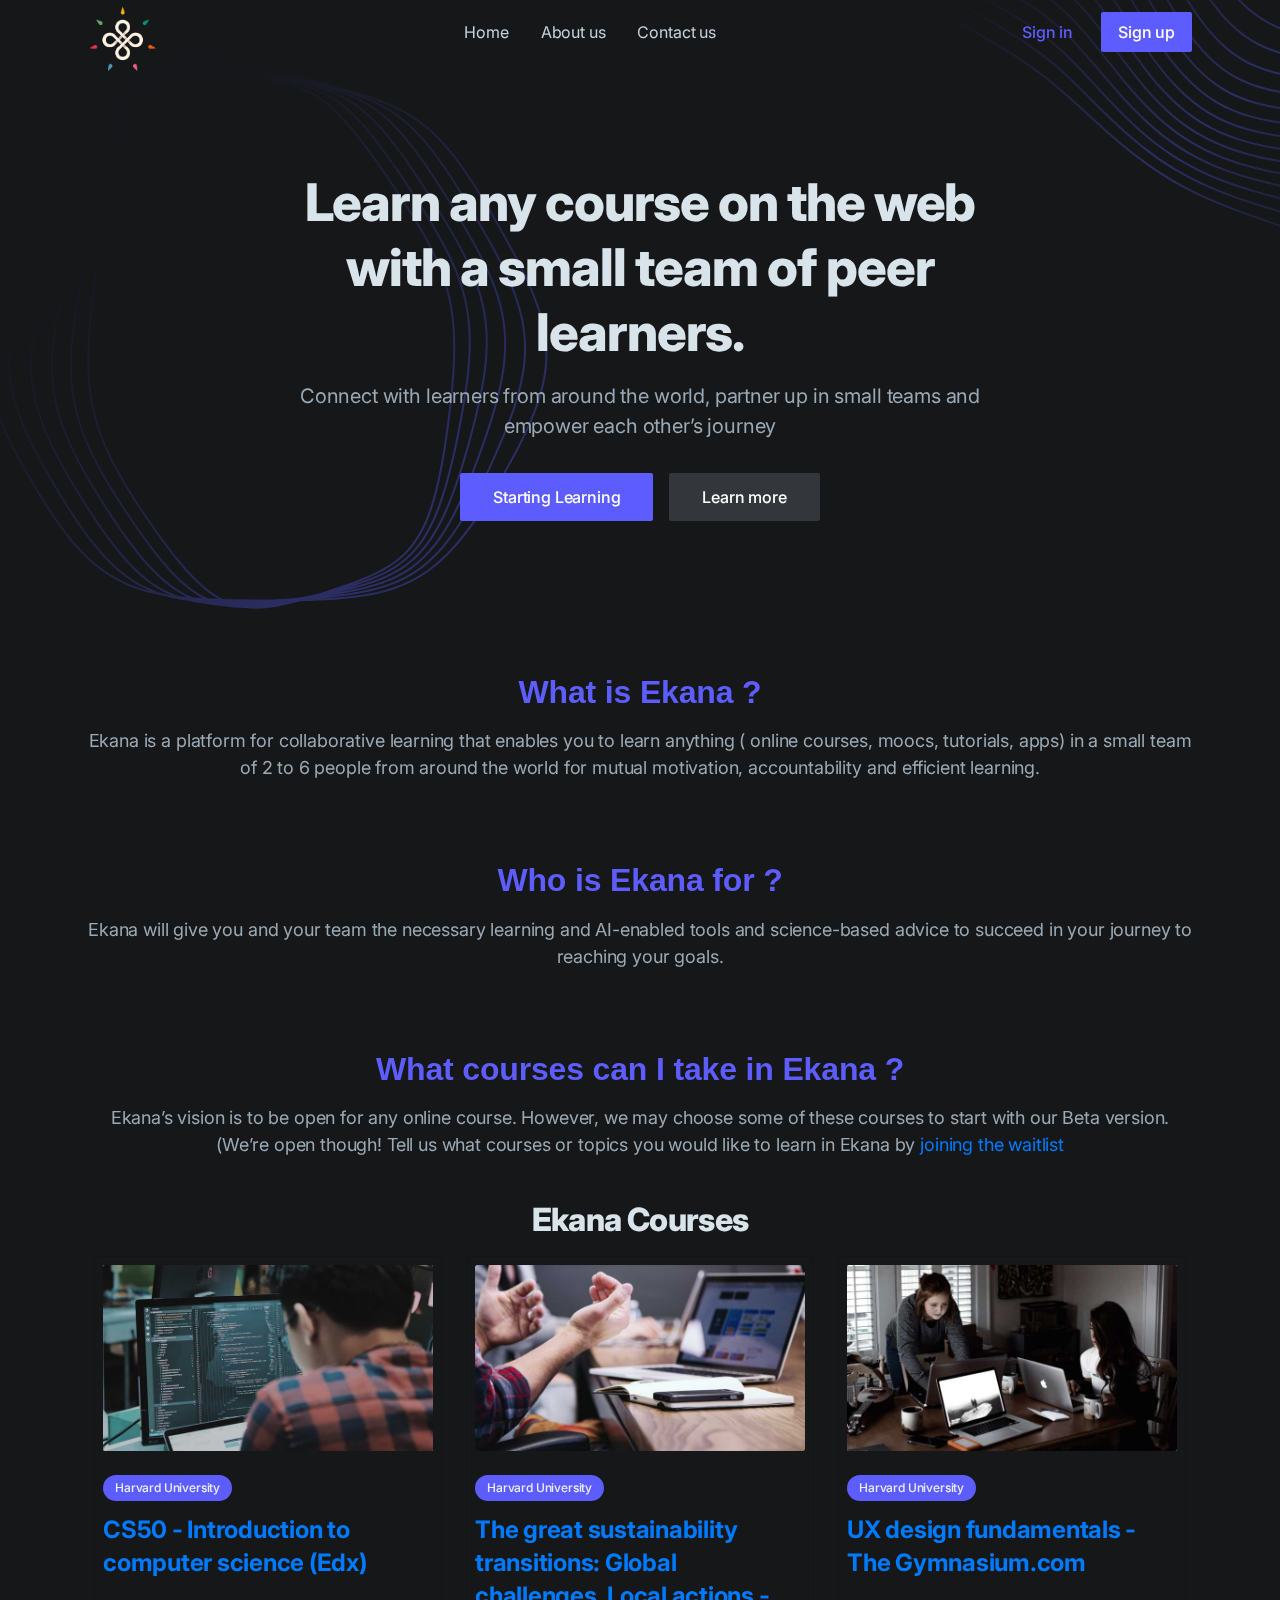
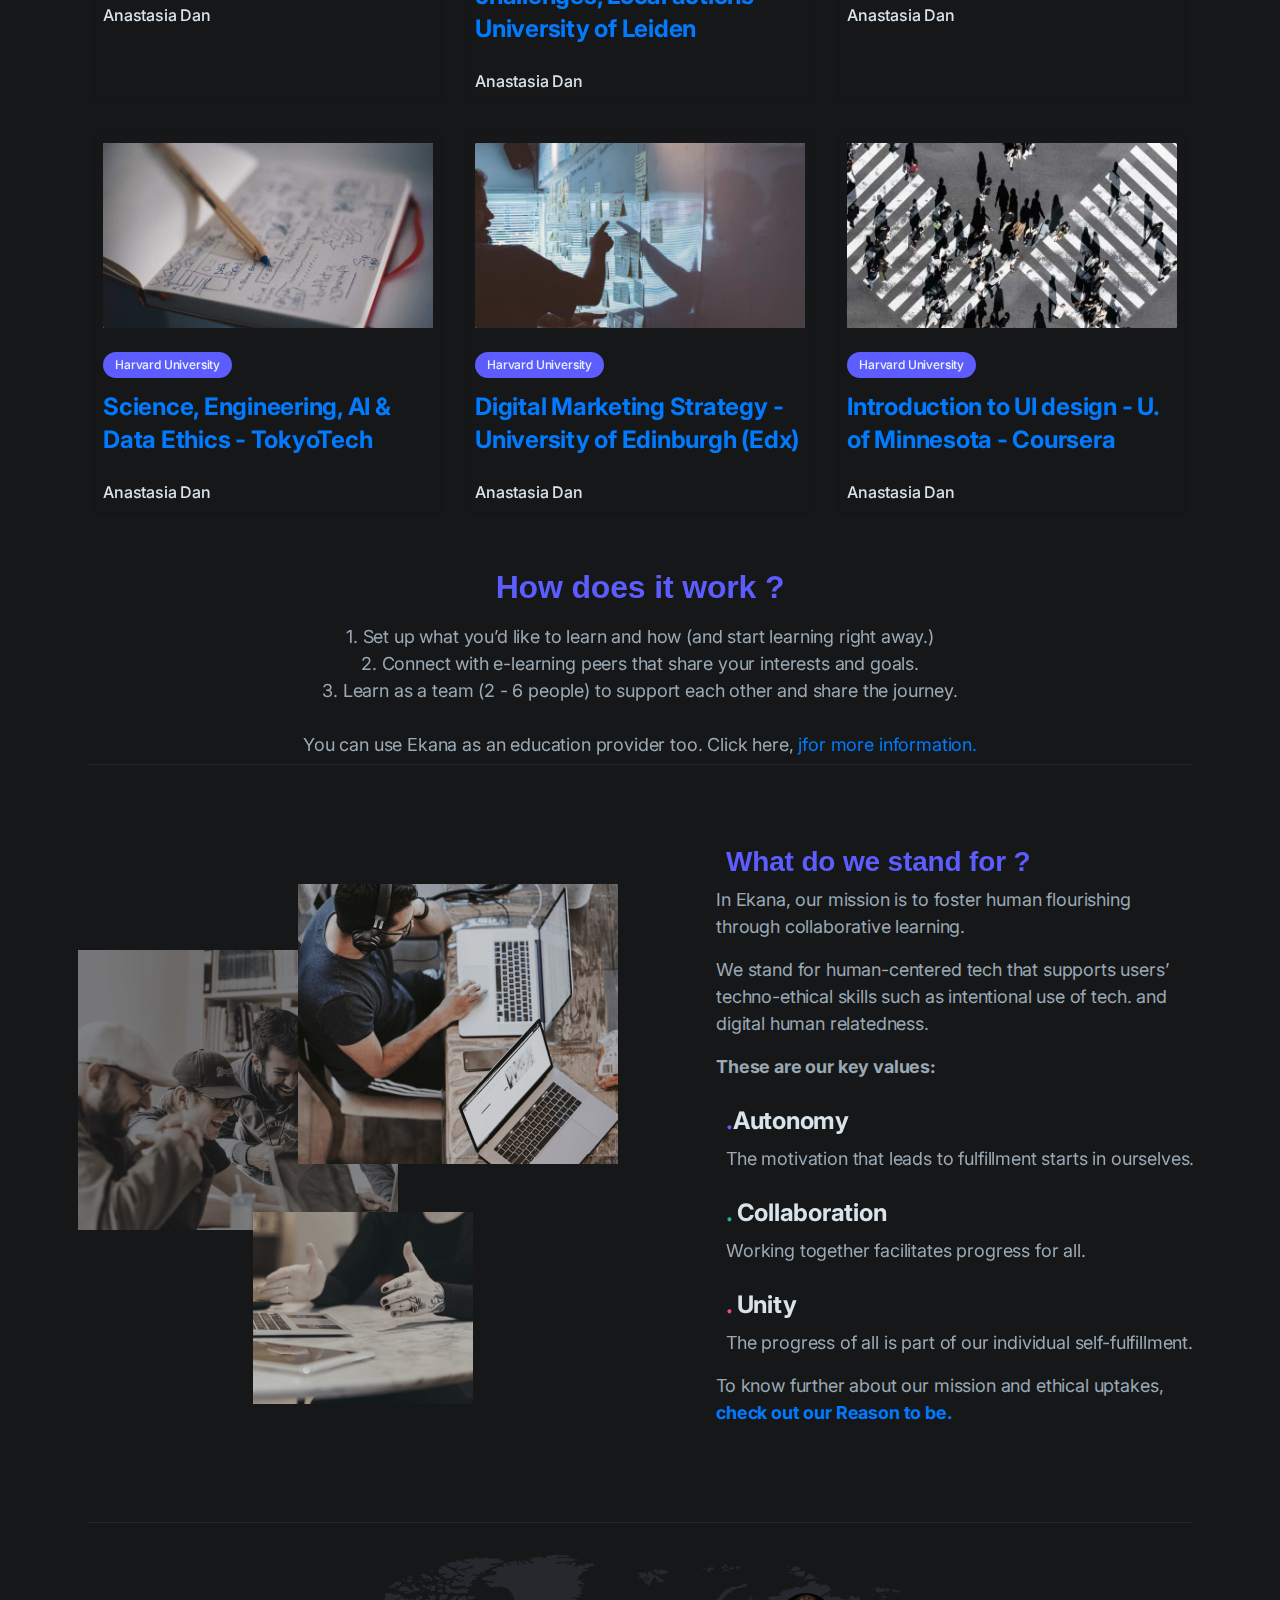
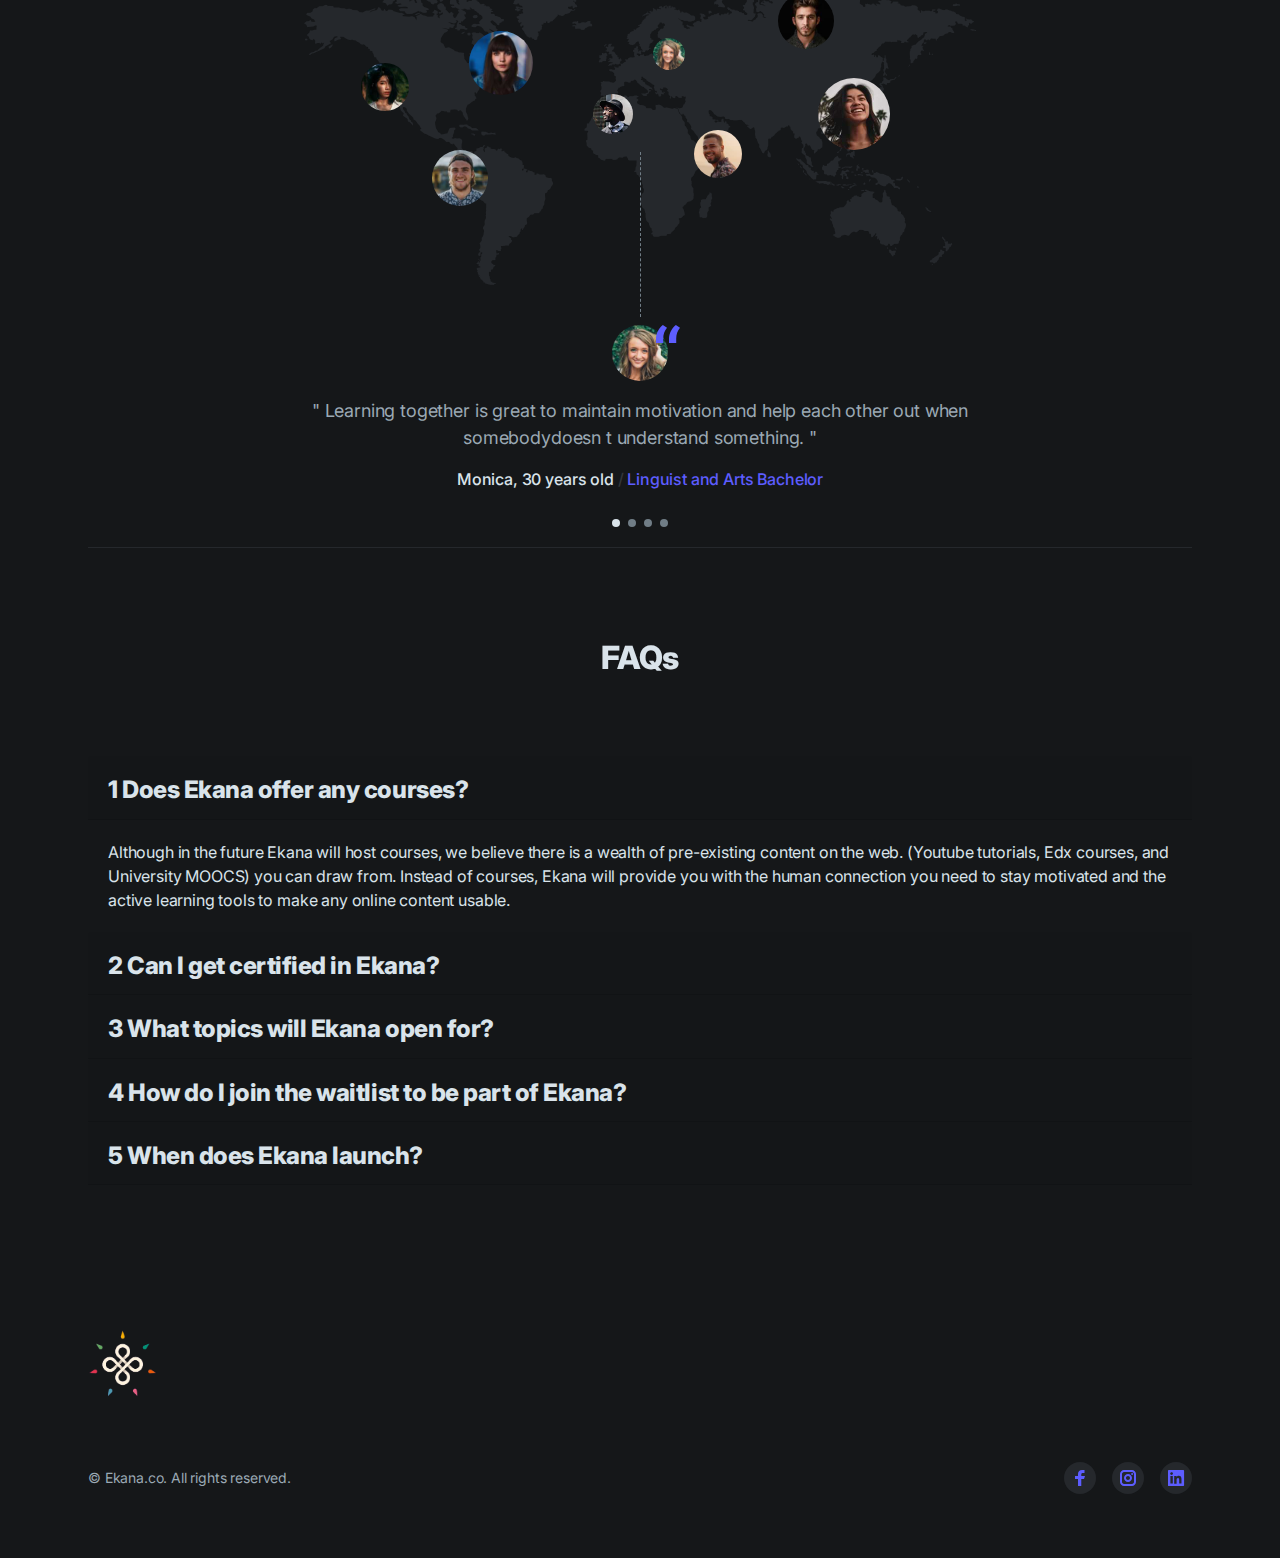
==== commit 7a4a592c: "new" ====
--- a/index.html
+++ b/index.html
@@ -225,7 +225,7 @@
             
                                     <!-- Section header -->
                                     <div class="text-center mt-3 mb-3 ">
-                                        <h2 class="ckvam" data-aos="fade-up"> _ _ _ _ Ekana Courses _ _ _ _ </h2>
+                                        <h2 class="ckvam" data-aos="fade-up"> Ekana Courses </h2>
                                     </div>
             
                                     <!-- courses list -->
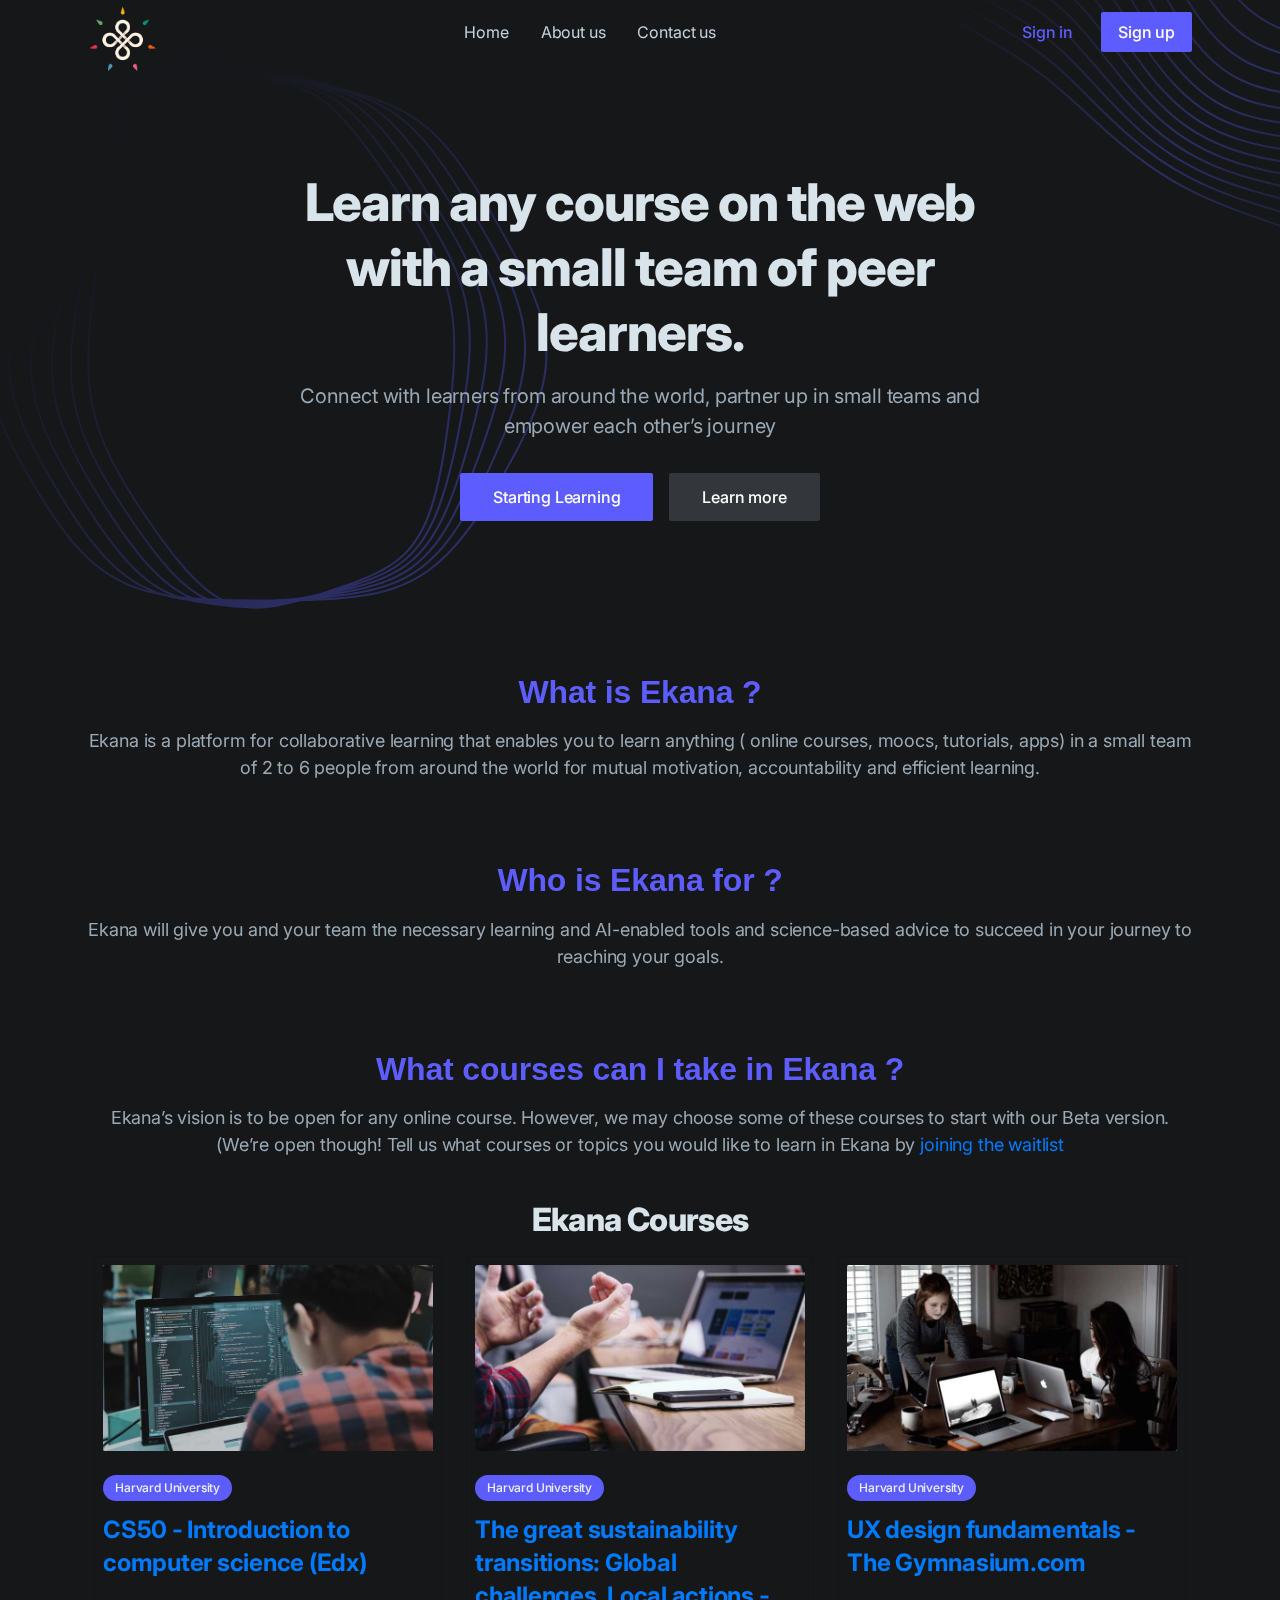
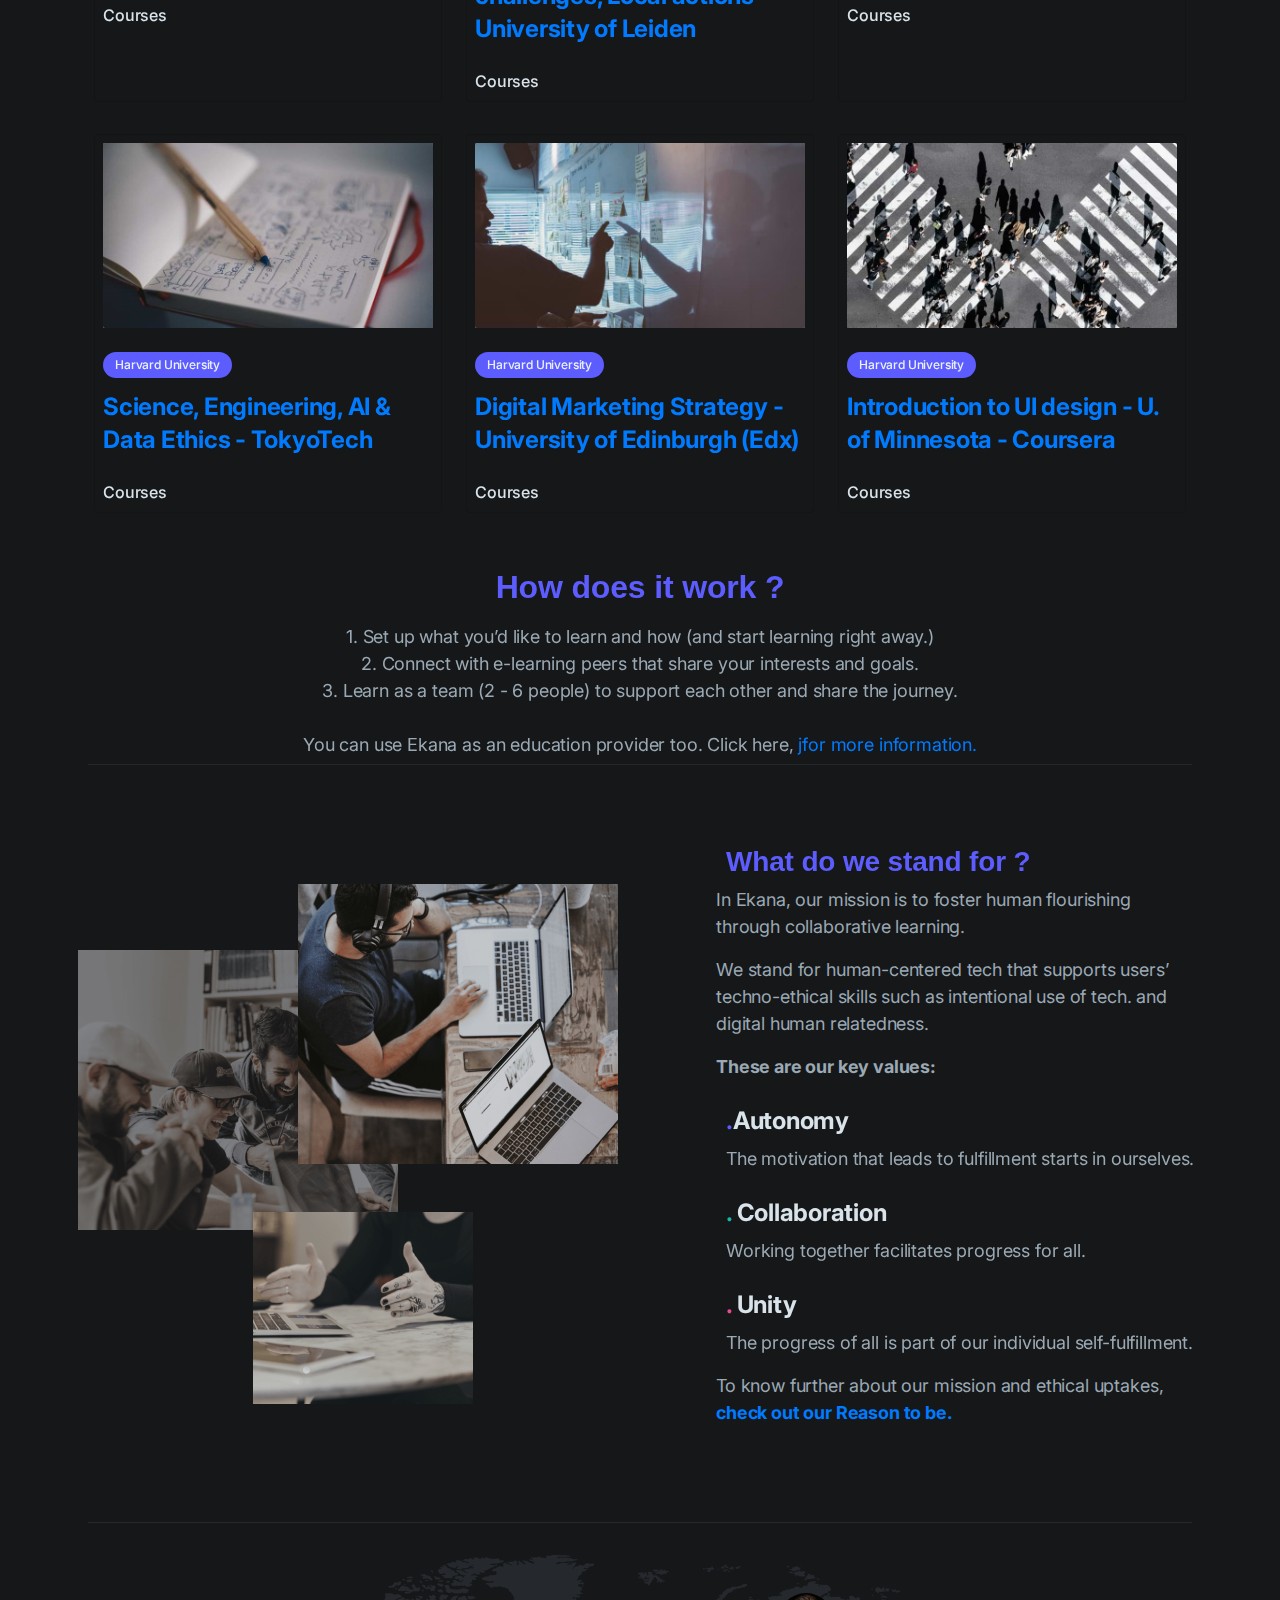
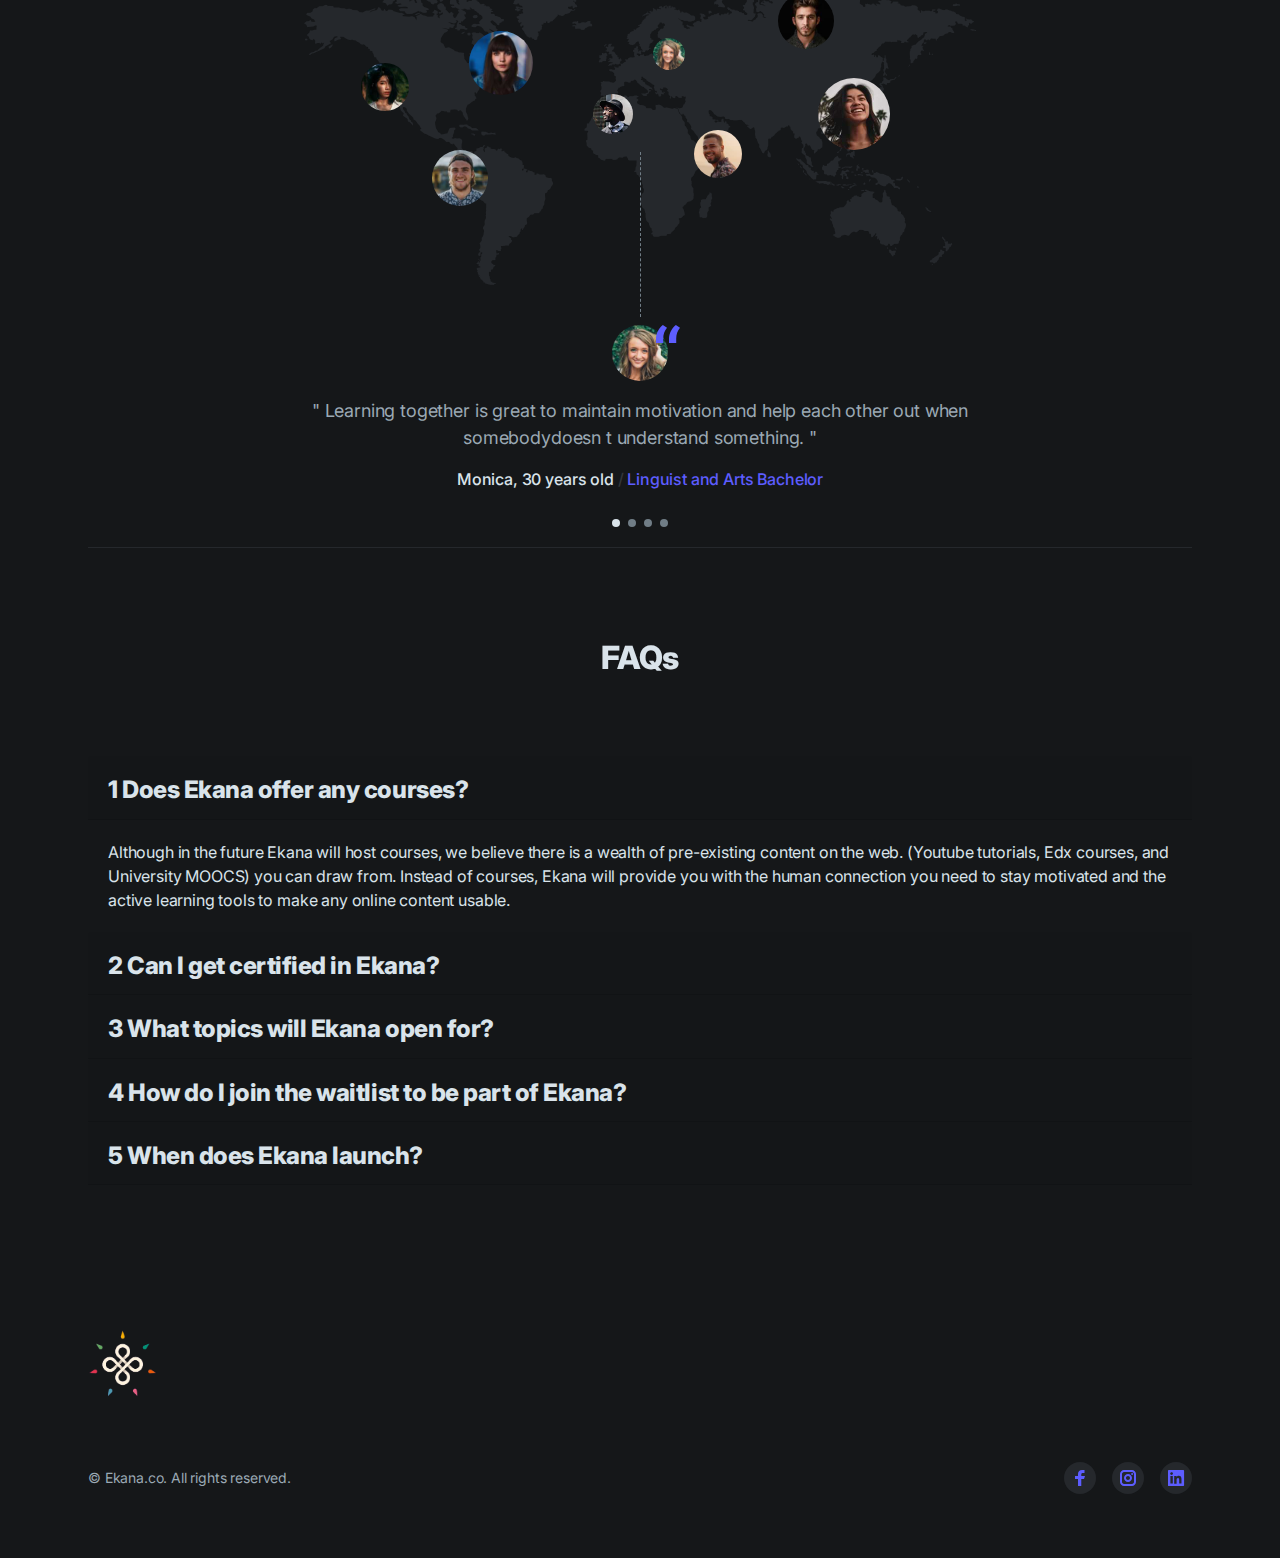
==== commit 41786b62: "new" ====
--- a/index.html
+++ b/index.html
@@ -5,7 +5,6 @@
     <meta charset="utf-8">
     <title>Ekana</title>
     <meta name="viewport" content="width=device-width,initial-scale=1">
-    <link href="./css/vendors/aos.css" rel="stylesheet">
     <link href="./style.css" rel="stylesheet">
     <link rel="shortcut icon" type="image/x-icon" href="images/logo.png">
     <!-- Bootstrap CSS -->
@@ -256,7 +255,7 @@
                                                 </header>
                                                 <footer class="cjzgx c1zye c7kk7">
                                                     <div class="cun60">
-                                                        <a class="cjryw cwgde ck9ri c5x2a cnl4h" href="">Anastasia Dan</a>
+                                                        <a class="cjryw cwgde ck9ri c5x2a cnl4h" href="">Courses</a>
                                                     </div>
                                                 </footer>
                                             </article>
@@ -285,7 +284,7 @@
                                                 </header>
                                                 <footer class="cjzgx c1zye c7kk7">
                                                     <div class="cun60">
-                                                        <a class="cjryw cwgde ck9ri c5x2a cnl4h" href="">Anastasia Dan</a>
+                                                        <a class="cjryw cwgde ck9ri c5x2a cnl4h" href="">Courses</a>
                                                     </div>
                                                 </footer>
                                             </article>
@@ -314,7 +313,7 @@
                                                 </header>
                                                 <footer class="cjzgx c1zye c7kk7">
                                                     <div class="cun60">
-                                                        <a class="cjryw cwgde ck9ri c5x2a cnl4h" href="">Anastasia Dan</a>
+                                                        <a class="cjryw cwgde ck9ri c5x2a cnl4h" href="">Courses</a>
                                                     </div>
                                                 </footer>
                                             </article>
@@ -343,7 +342,7 @@
                                                 </header>
                                                 <footer class="cjzgx c1zye c7kk7">
                                                     <div class="cun60">
-                                                        <a class="cjryw cwgde ck9ri c5x2a cnl4h" href="">Anastasia Dan</a>
+                                                        <a class="cjryw cwgde ck9ri c5x2a cnl4h" href="">Courses</a>
                                                     </div>
                                                 </footer>
                                             </article>
@@ -372,7 +371,7 @@
                                                 </header>
                                                 <footer class="cjzgx c1zye c7kk7">
                                                     <div class="cun60">
-                                                        <a class="cjryw cwgde ck9ri c5x2a cnl4h" href="">Anastasia Dan</a>
+                                                        <a class="cjryw cwgde ck9ri c5x2a cnl4h" href="">Courses</a>
                                                     </div>
                                                 </footer>
                                             </article>
@@ -400,7 +399,7 @@
                                                 </header>
                                                 <footer class="cjzgx c1zye c7kk7">
                                                     <div class="cun60">
-                                                        <a class="cjryw cwgde ck9ri c5x2a cnl4h" href="">Anastasia Dan</a>
+                                                        <a class="cjryw cwgde ck9ri c5x2a cnl4h" href="">Courses</a>
                                                     </div>
                                                 </footer>
                                             </article>
@@ -850,15 +849,6 @@
     <script src="./js/vendors/aos.js"></script>
     <script src="./js/main.js"></script>
 
-
-
-    <script>console.log("%cImportant!", "color: blue; font-size: x-large"); console.log("%cThe page you are viewing is for demo purposes only. CSS and HTML have been minified and class names have been shortened to improve the page load time. Download our templates from https://cruip.com/ 😉", "font-size: large");</script>
-    <script>const pagesList = [{ "name": "Home", "url": "https://preview.cruip.com/open-pro/index.html", "active": true }, { "name": "Features", "url": "https://preview.cruip.com/open-pro/features.html", "active": false }, { "name": "Pricing", "url": "https://preview.cruip.com/open-pro/pricing.html", "active": false }, { "name": "Blog", "url": "https://preview.cruip.com/open-pro/blog.html", "active": false }, { "name": "Blog Post", "url": "https://preview.cruip.com/open-pro/blog-post.html", "active": false }, { "name": "About us", "url": "https://preview.cruip.com/open-pro/about.html", "active": false }, { "name": "Contact us", "url": "https://preview.cruip.com/open-pro/contact.html", "active": false }, { "name": "Help center", "url": "https://preview.cruip.com/open-pro/help.html", "active": false }, { "name": "404", "url": "https://preview.cruip.com/open-pro/404.html", "active": false }, { "name": "Sign in", "url": "https://preview.cruip.com/open-pro/signin.html", "active": false }, { "name": "Sign up", "url": "https://preview.cruip.com/open-pro/signup.html", "active": false }, { "name": "Reset password", "url": "https://preview.cruip.com/open-pro/reset-password.html", "active": false }]; if (window != top) { window.parent.postMessage(pagesList, "https://cruip.com") };</script>
-    <script defer
-        src="https://static.cloudflareinsights.com/beacon.min.js/v84a3a4012de94ce1a686ba8c167c359c1696973893317"
-        integrity="sha512-euoFGowhlaLqXsPWQ48qSkBSCFs3DPRyiwVu3FjR96cMPx+Fr+gpWRhIafcHwqwCqWS42RZhIudOvEI+Ckf6MA=="
-        data-cf-beacon='{"rayId":"82f42ff5acb92c00","r":1,"version":"2023.10.0","token":"59cc17d45d734f9ba118c63036ab1b84"}'
-        crossorigin="anonymous"></script>
 </body>
 
 </html>